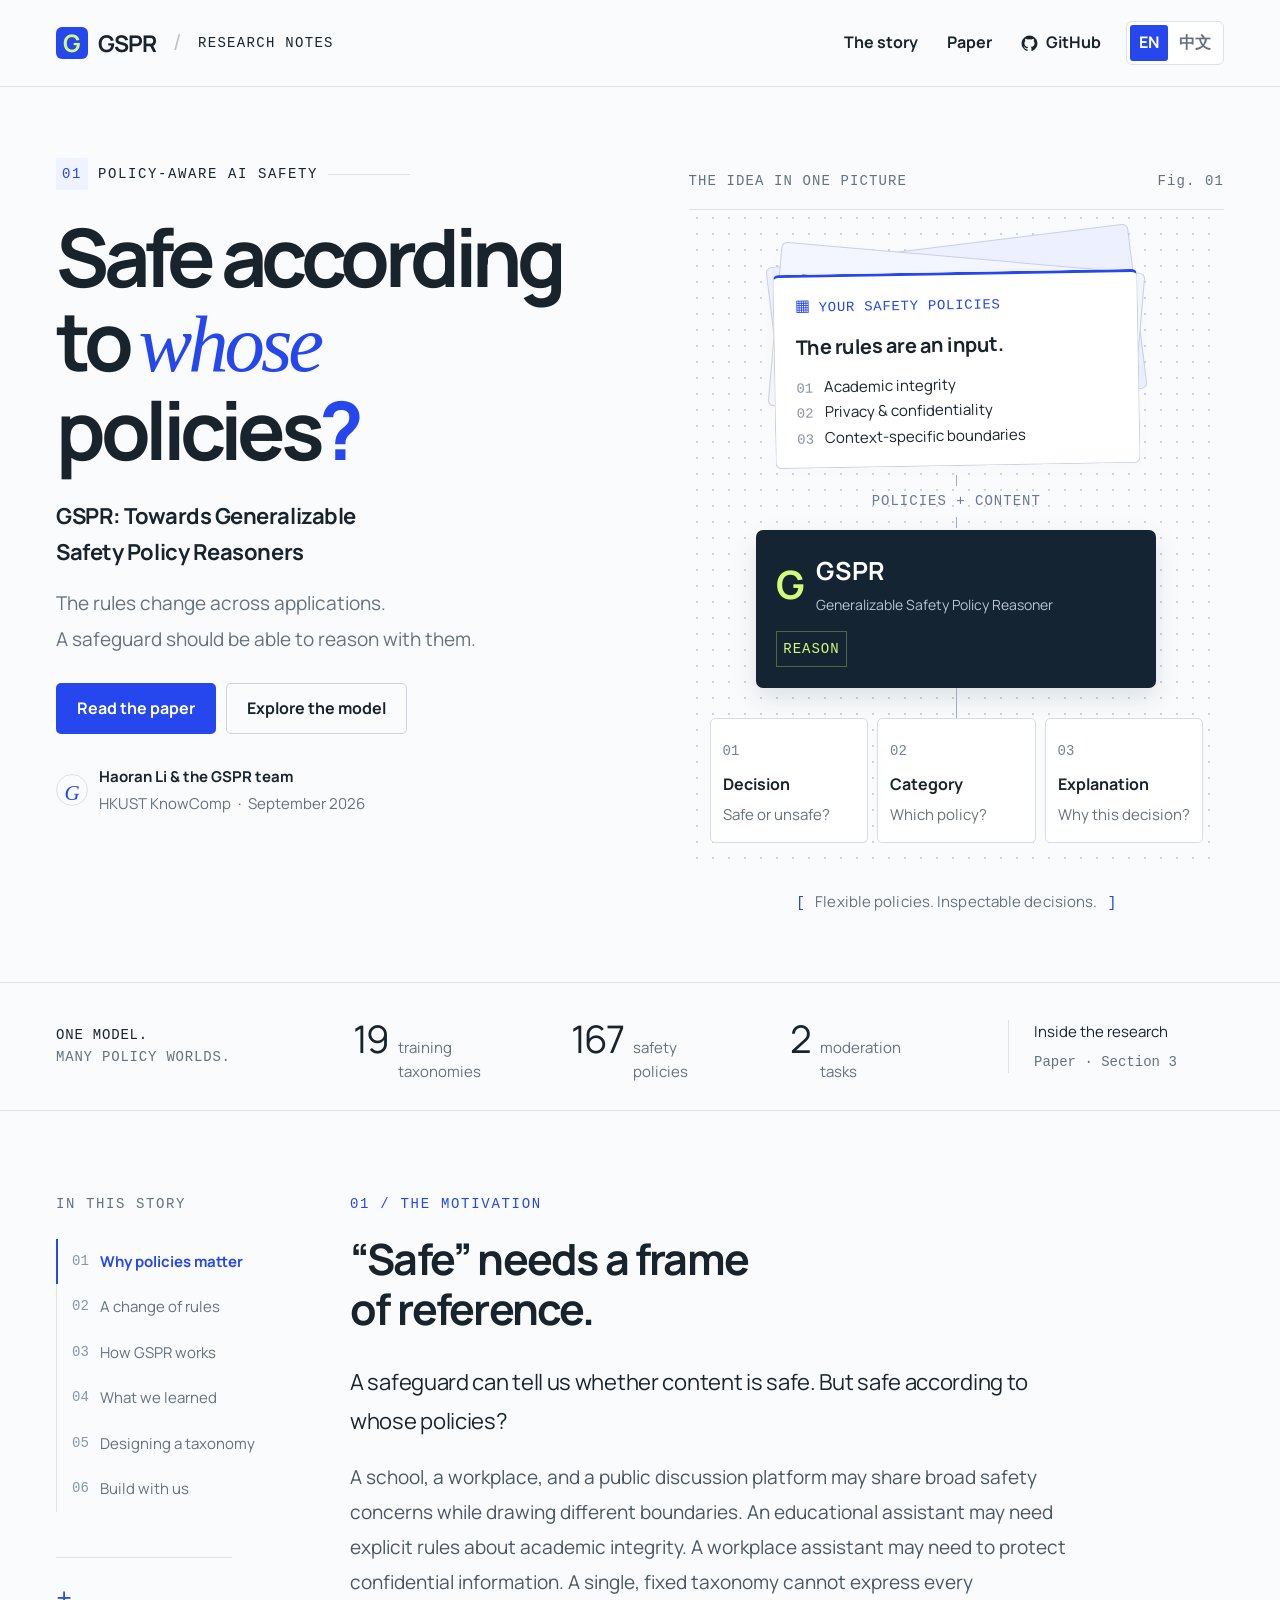
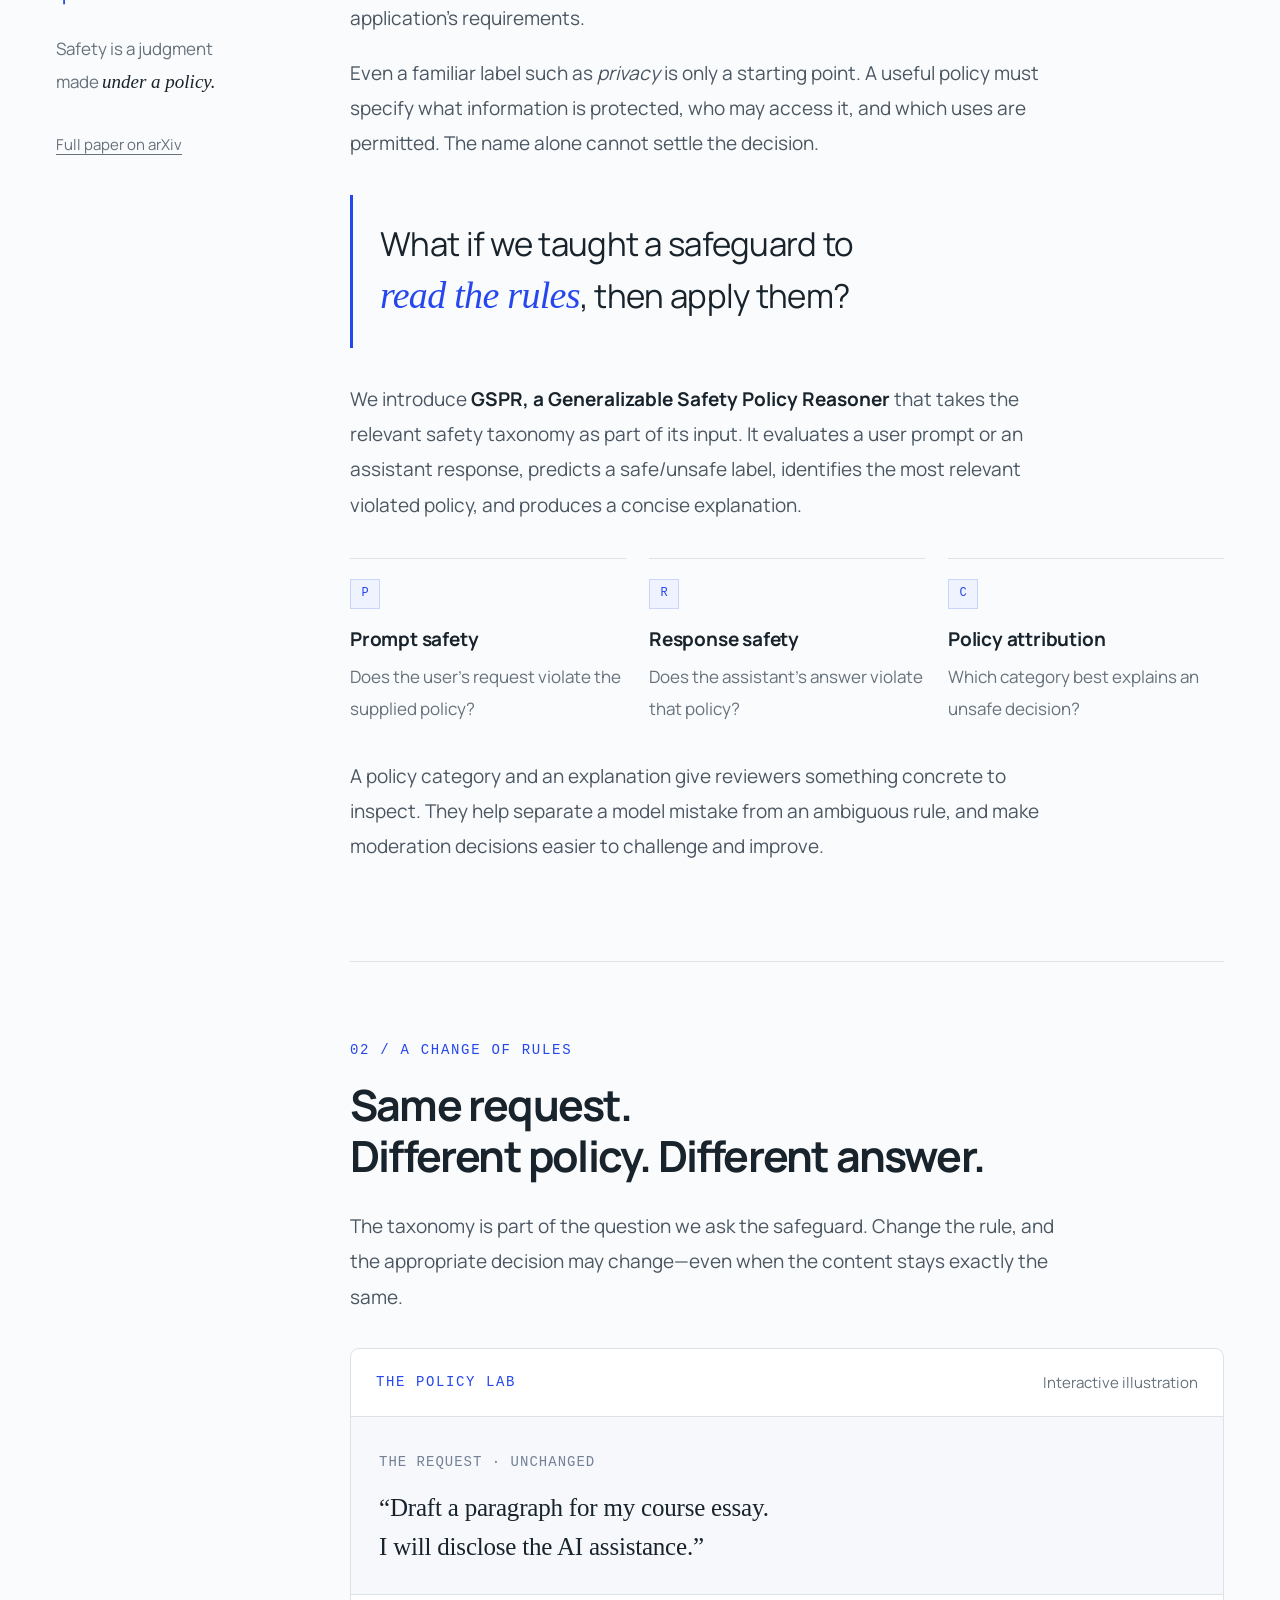
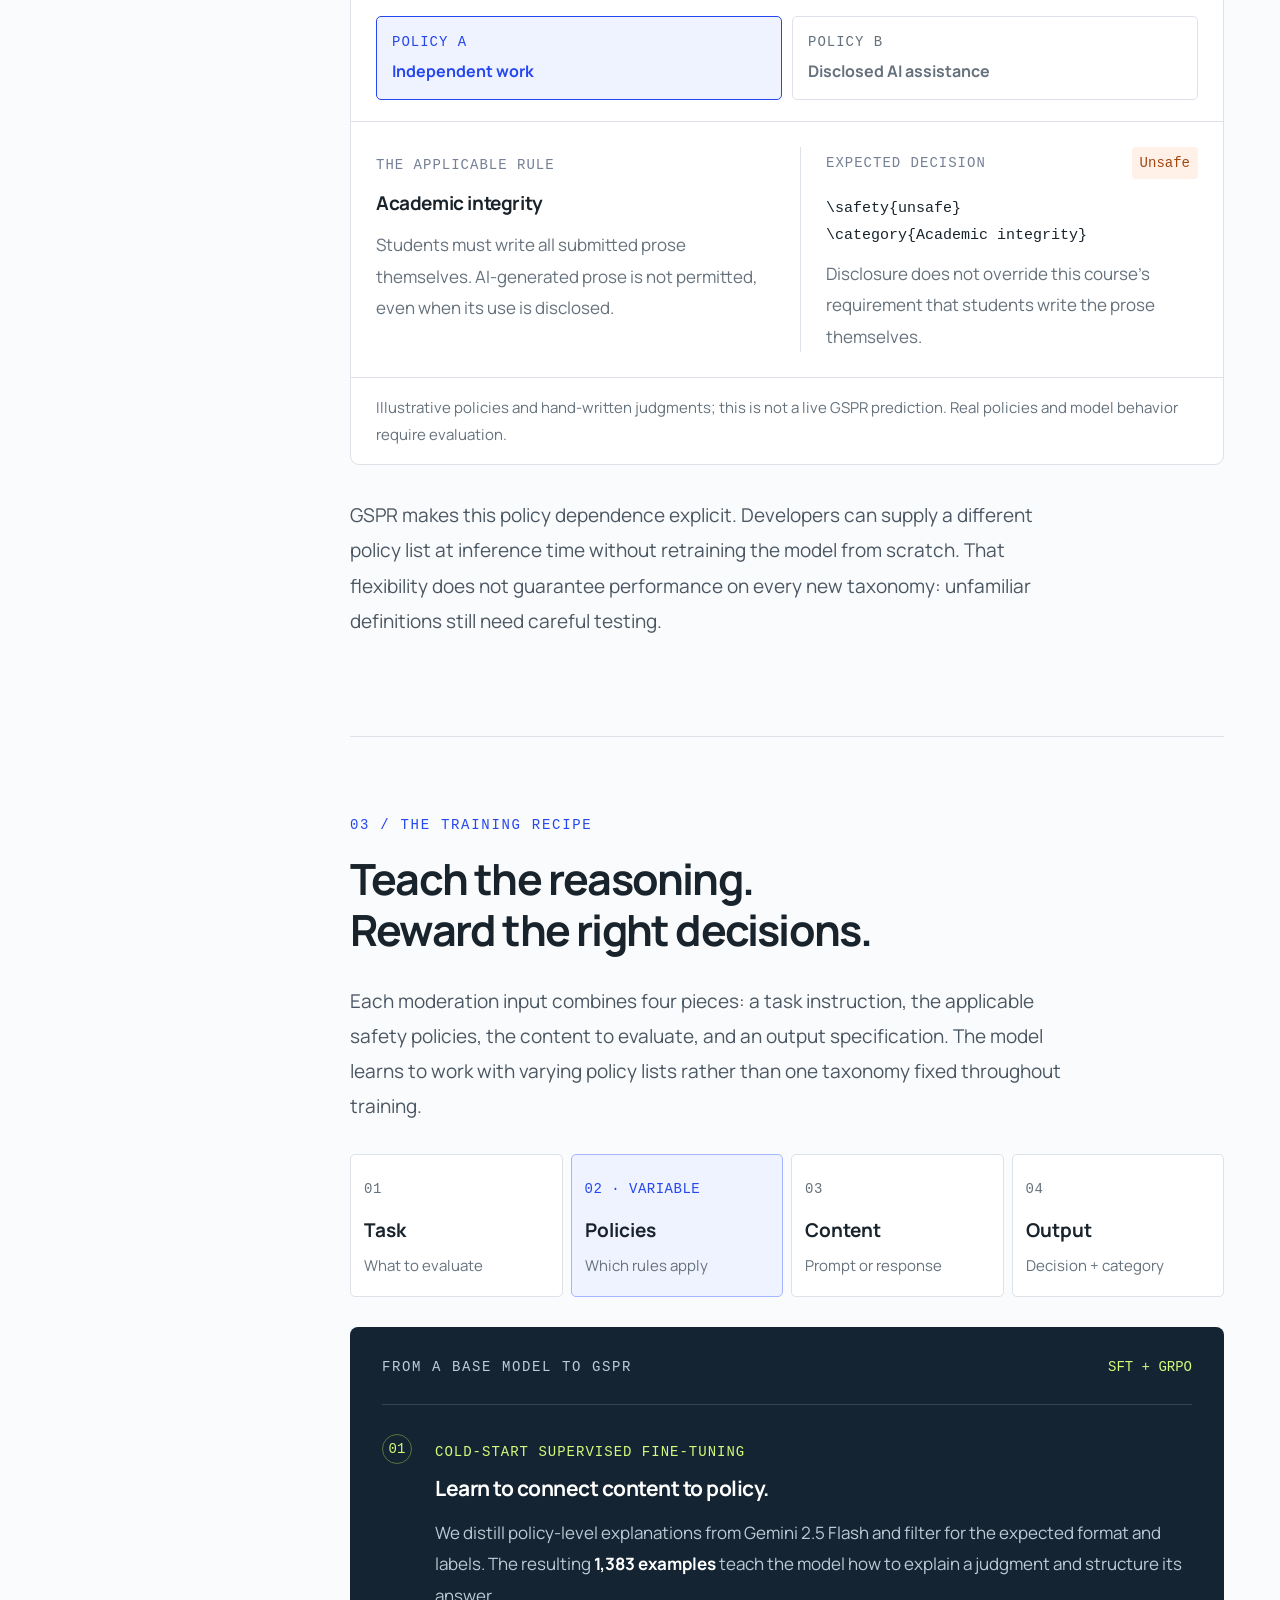
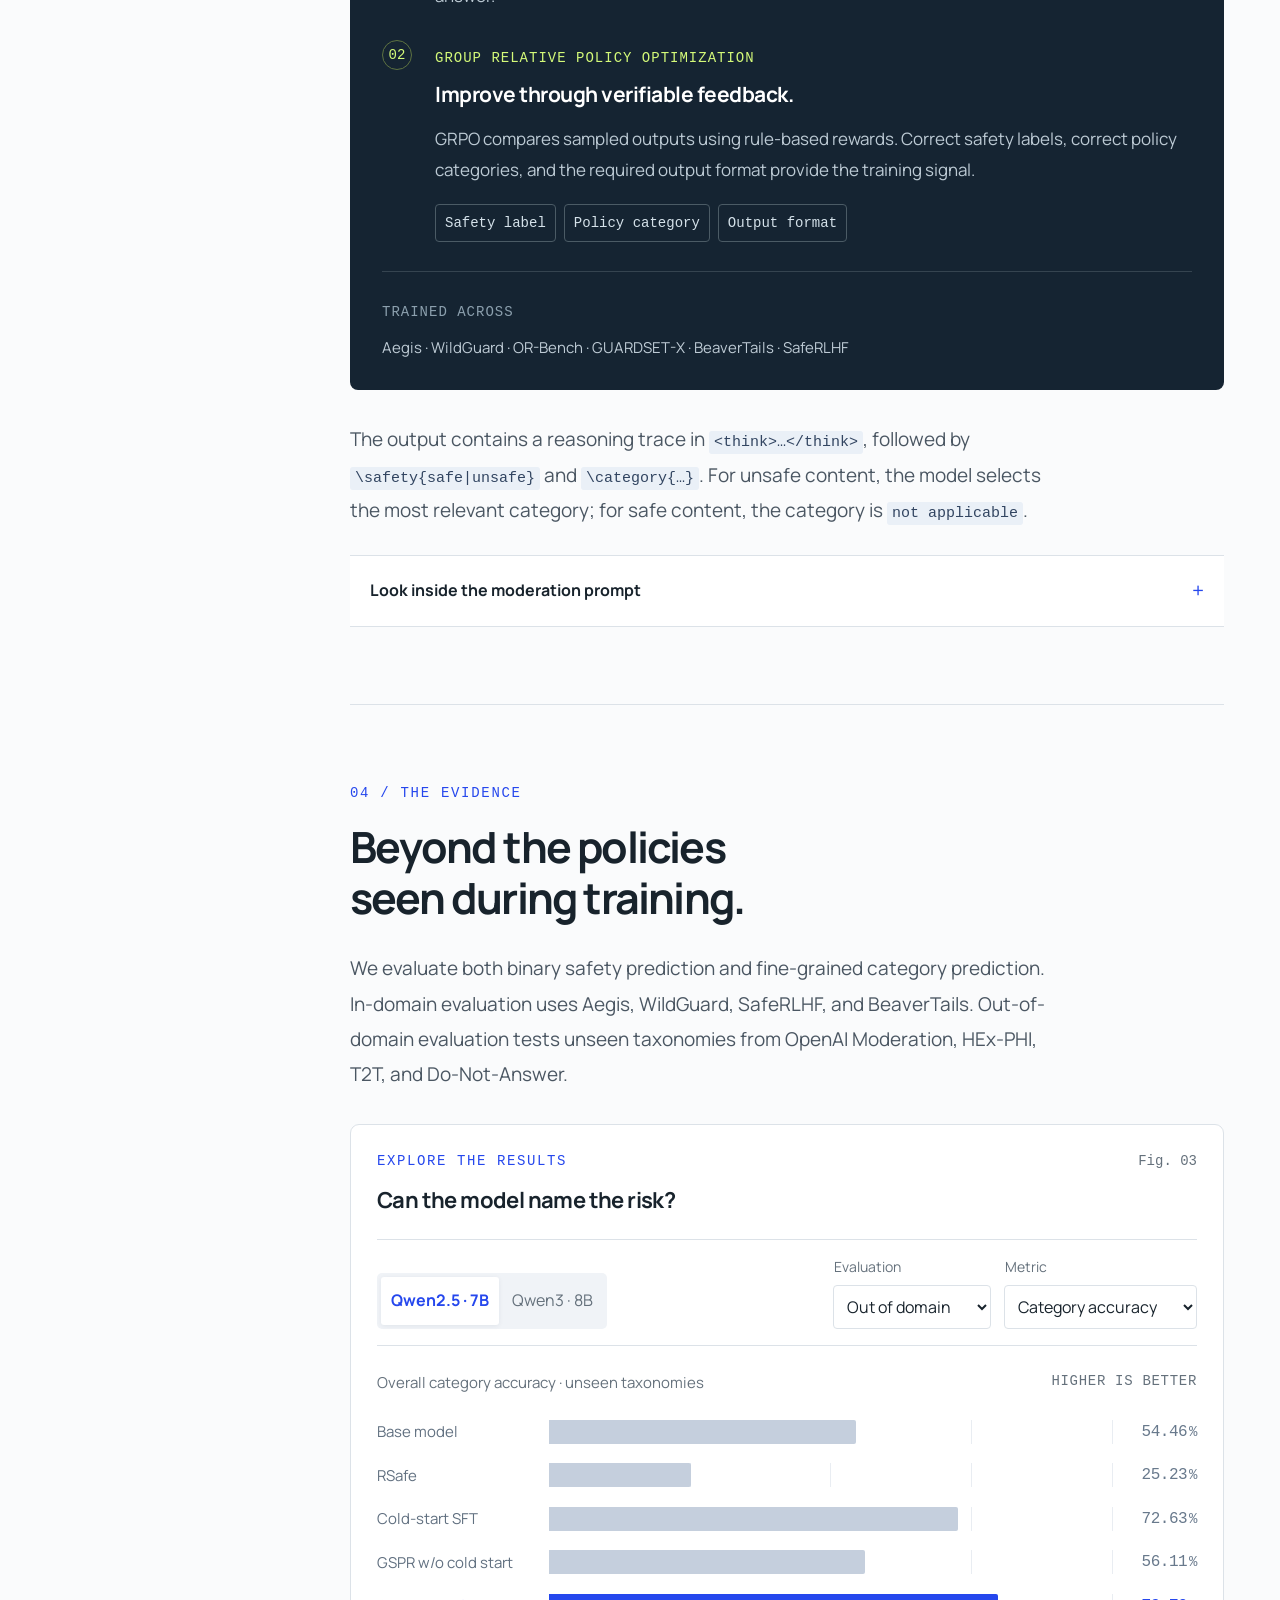
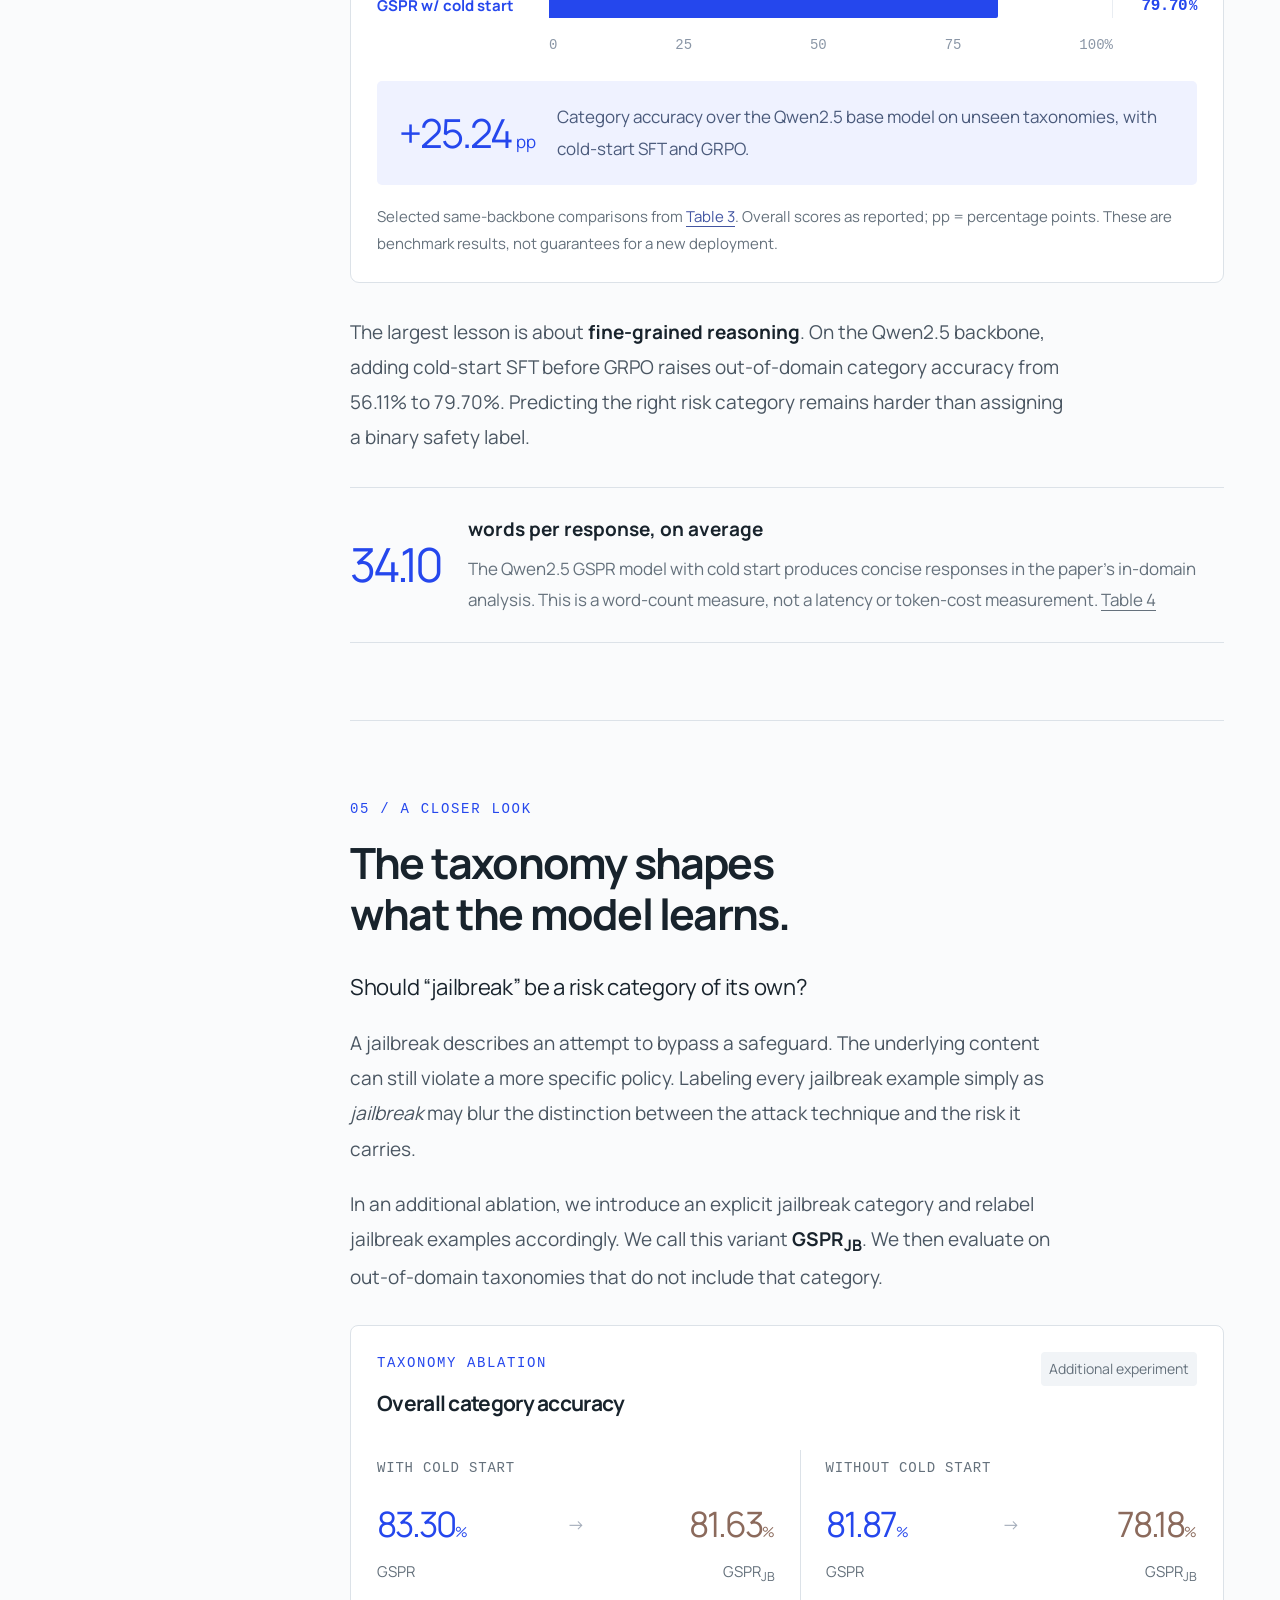
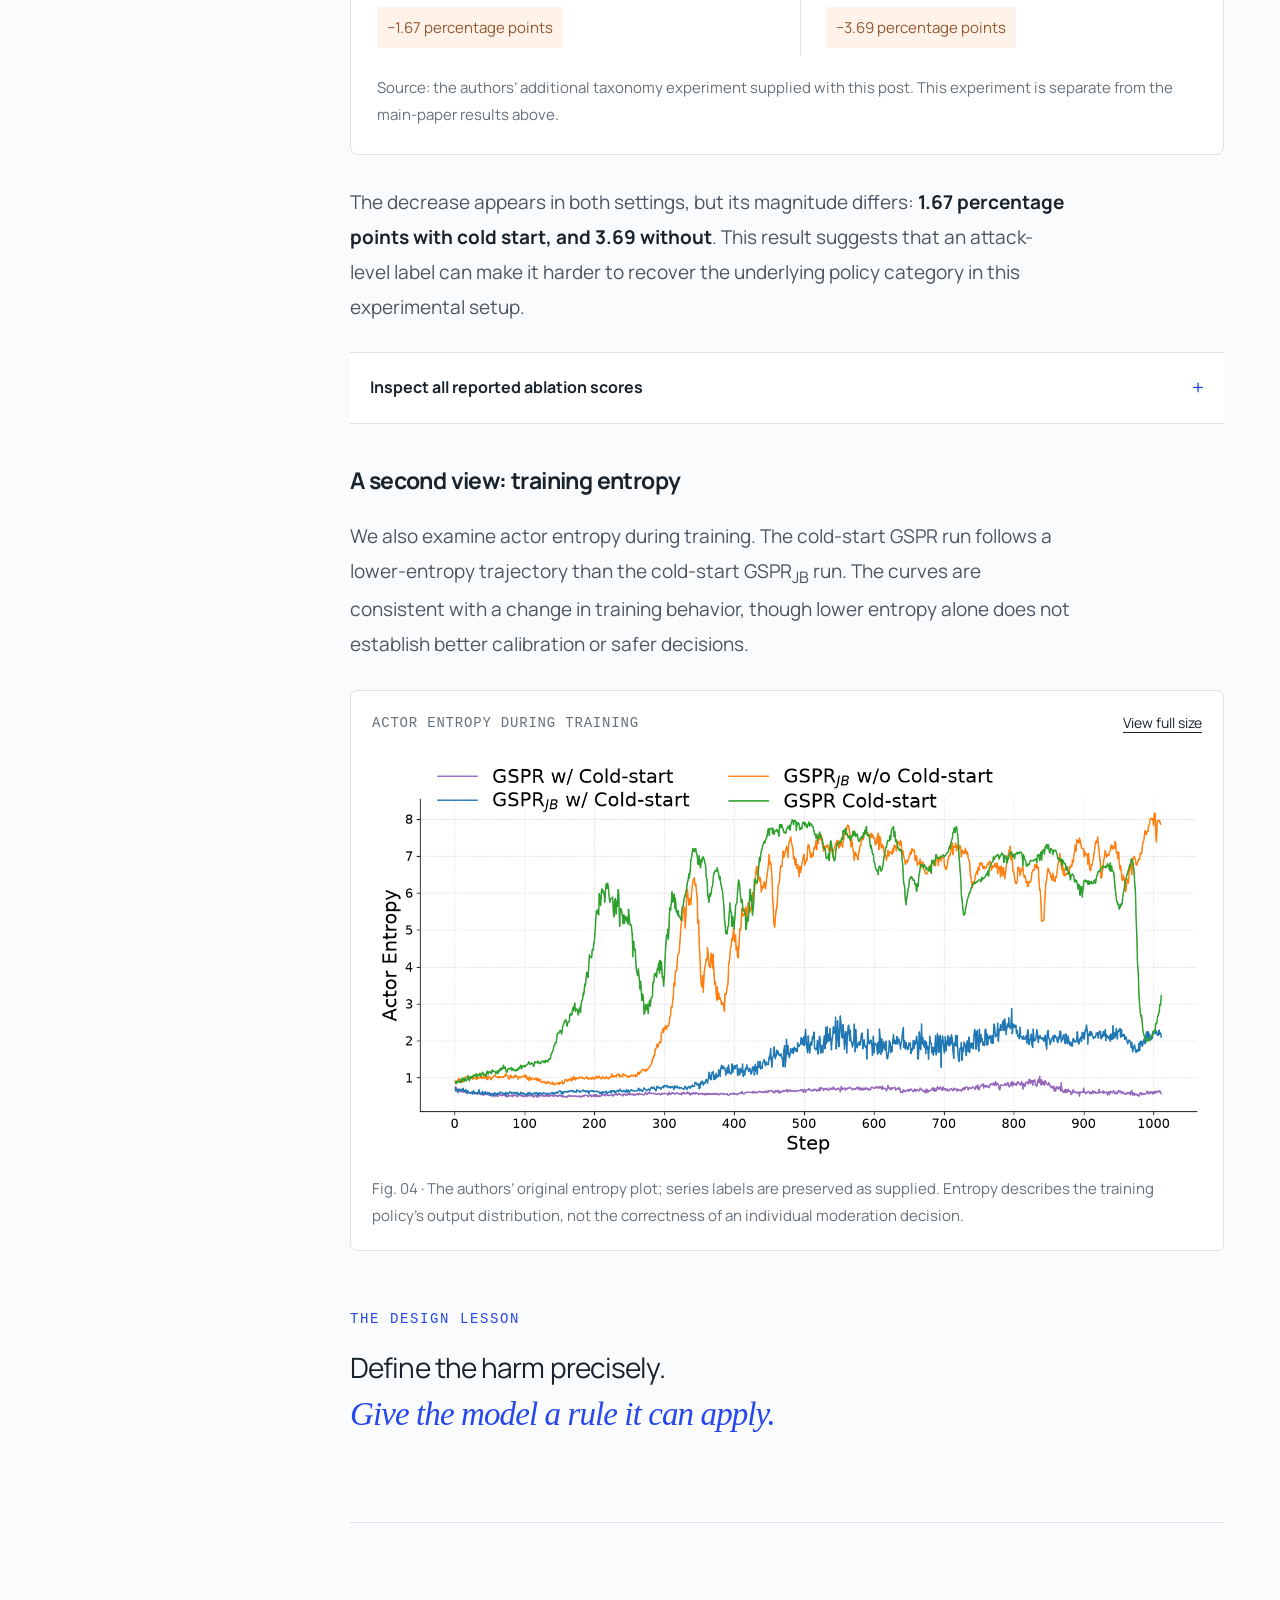
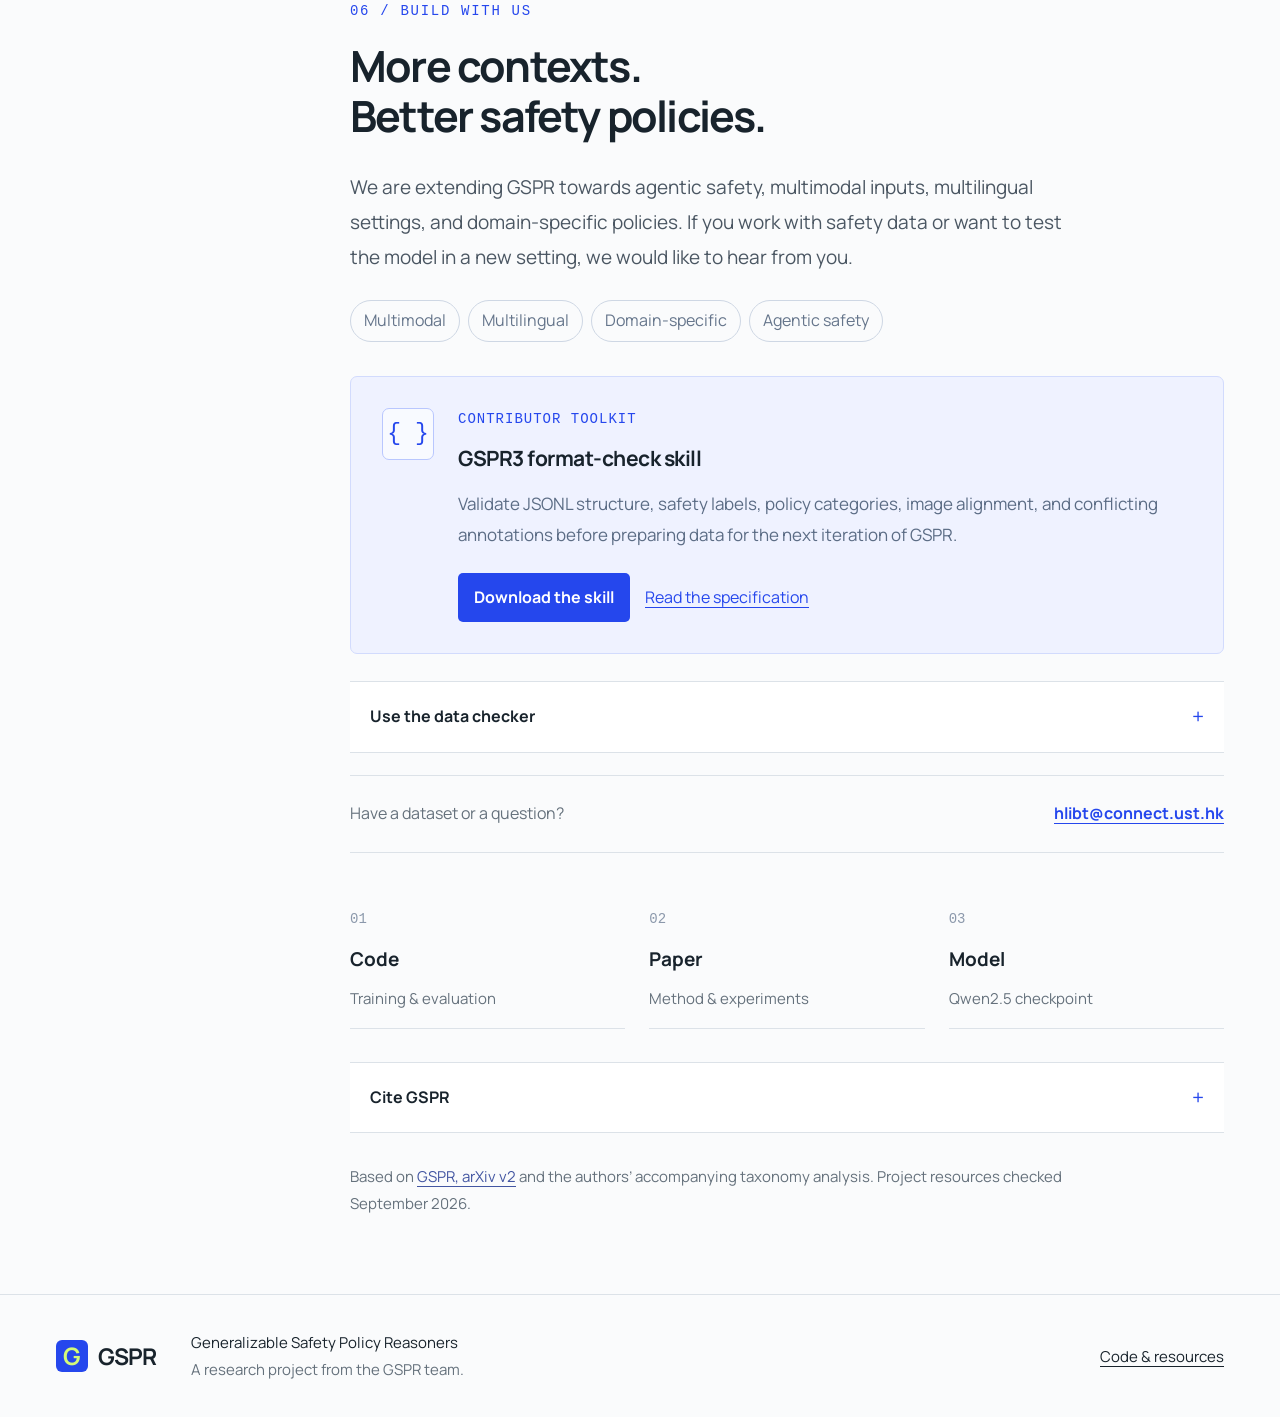
==== docs/index.html @ a3550d09 "Add blog writing." ====
<!doctype html>
<html lang="en">
<head>
  <meta charset="utf-8">
  <meta name="viewport" content="width=device-width, initial-scale=1">
  <meta name="theme-color" content="#2547ed">
  <title>GSPR — Safe according to whose policies?</title>
  <meta name="description" content="Meet GSPR, a Generalizable Safety Policy Reasoner. A research story about flexible safety policies, explainable moderation, and learning to generalize.">
  <meta property="og:type" content="article">
  <meta property="og:title" content="GSPR — Safe according to whose policies?">
  <meta property="og:description" content="Towards generalizable safety policy reasoners. Explore the idea, the training recipe, and the experiments.">
  <link rel="icon" type="image/svg+xml" href="data:image/svg+xml,%3Csvg xmlns='http://www.w3.org/2000/svg' viewBox='0 0 64 64'%3E%3Crect width='64' height='64' rx='14' fill='%232547ed'/%3E%3Cpath d='M44 19H24L17 26v19h27V32H31' fill='none' stroke='%23d4fa79' stroke-width='7'/%3E%3C/svg%3E">
  <link rel="alternate" hreflang="en" href="index.html">
  <link rel="alternate" hreflang="zh-CN" href="zh.html">
  <link rel="stylesheet" href="styles.css">
  <script src="app.js" defer></script>
</head>
<body>
  <a class="skip-link" href="#story">Skip to the article</a>
  <div class="reading-progress" aria-hidden="true"><span id="reading-progress"></span></div>
  <header class="site-header">
    <div class="header-inner">
      <a class="brand" href="#top" aria-label="GSPR home"><span class="brand-mark" aria-hidden="true">G</span>GSPR<span class="brand-separator">/</span><span class="brand-detail">RESEARCH NOTES</span></a>
      <div class="header-actions"><nav aria-label="Main navigation"><a href="#story">The story</a><a href="https://arxiv.org/abs/2509.24418" target="_blank" rel="noopener noreferrer">Paper</a><a class="nav-github" href="https://github.com/HKUST-KnowComp/GSPR" target="_blank" rel="noopener noreferrer"><svg viewBox="0 0 24 24" aria-hidden="true"><path fill="currentColor" d="M12 .8a11.2 11.2 0 0 0-3.54 21.83c.56.1.76-.24.76-.54v-2.1c-3.13.68-3.79-1.33-3.79-1.33-.51-1.29-1.25-1.63-1.25-1.63-1.02-.7.08-.69.08-.69 1.13.08 1.72 1.16 1.72 1.16 1 1.71 2.62 1.22 3.27.93.1-.72.39-1.22.71-1.5-2.5-.28-5.12-1.25-5.12-5.56 0-1.23.44-2.24 1.15-3.03-.12-.28-.5-1.43.1-2.98 0 0 .94-.3 3.08 1.15a10.7 10.7 0 0 1 5.61 0c2.14-1.45 3.08-1.15 3.08-1.15.61 1.55.23 2.7.11 2.98.71.79 1.14 1.8 1.14 3.03 0 4.32-2.63 5.27-5.14 5.55.4.35.76 1.03.76 2.08v3.09c0 .3.2.65.77.54A11.2 11.2 0 0 0 12 .8Z"/></svg><span>GitHub</span></a></nav><div class="language-switch" role="group" aria-label="Language"><a class="language-option" href="index.html" lang="en" hreflang="en" aria-current="page" aria-label="Read in English">EN</a><a class="language-option" href="zh.html" lang="zh-CN" hreflang="zh-CN" aria-label="切换到中文">中文</a></div></div>
    </div>
  </header>
  <main id="top">
    <section class="hero page-width" aria-labelledby="hero-title">
      <div class="hero-copy">
        <div class="eyebrow"><span class="edition">01</span> POLICY-AWARE AI SAFETY <span class="edition-line"></span></div>
        <h1 id="hero-title">Safe according<br>to <em>whose</em><br>policies<span class="blue">?</span></h1>
        <p class="hero-subtitle">GSPR: Towards Generalizable<br>Safety Policy Reasoners</p>
        <p class="hero-description">The rules change across applications.<br>A safeguard should be able to reason with them.</p>
        <div class="hero-actions"><a class="button primary" href="https://arxiv.org/abs/2509.24418" target="_blank" rel="noopener noreferrer">Read the paper</a><a class="button secondary" href="https://huggingface.co/teapotlid/GSPR_Qwen2.5" target="_blank" rel="noopener noreferrer">Explore the model</a></div>
        <div class="hero-byline"><span class="byline-mark">G</span><span><strong>Haoran Li & the GSPR team</strong><br>HKUST KnowComp <span class="meta-dot">·</span> September 2026</span></div>
      </div>
      <div class="hero-visual">
        <div class="diagram-caption"><span>THE IDEA IN ONE PICTURE</span><span>Fig. 01</span></div>
        <div class="policy-diagram" role="img" aria-label="Different supplied safety policies feed into GSPR together with the content. GSPR produces a safety decision, a policy category, and an explanation.">
          <div class="policy-stack"><div class="policy-sheet sheet-back"><span>WORKPLACE POLICY</span><i></i><i></i></div><div class="policy-sheet sheet-mid"><span>PLATFORM POLICY</span><i></i><i></i></div><div class="policy-sheet sheet-front"><span class="sheet-top"><span class="mini-grid" aria-hidden="true">▦</span> YOUR SAFETY POLICIES</span><b>The rules are an input.</b><span class="policy-item"><span>01</span> Academic integrity</span><span class="policy-item"><span>02</span> Privacy & confidentiality</span><span class="policy-item"><span>03</span> Context-specific boundaries</span></div></div>
          <div class="connector connector-one"><span></span><small>POLICIES + CONTENT</small><span></span></div>
          <div class="reasoner"><div class="reasoner-icon" aria-hidden="true">G</div><div><b>GSPR</b><span>Generalizable Safety Policy Reasoner</span></div><span class="reasoner-tag">REASON</span></div>
          <div class="connector connector-two"><span></span></div>
          <div class="outputs"><div><span class="output-number">01</span><b>Decision</b><small>Safe or unsafe?</small></div><div><span class="output-number">02</span><b>Category</b><small>Which policy?</small></div><div><span class="output-number">03</span><b>Explanation</b><small>Why this decision?</small></div></div>
        </div>
        <div class="visual-footnote"><span class="bracket">[</span> Flexible policies. Inspectable decisions. <span class="bracket">]</span></div>
      </div>
    </section>
    <div class="fact-strip page-width" aria-label="GSPR at a glance"><div class="fact-heading">ONE MODEL.<br><span>MANY POLICY WORLDS.</span></div><div><strong>19</strong><span>training taxonomies</span></div><div><strong>167</strong><span>safety policies</span></div><div><strong>2</strong><span>moderation tasks</span></div><a href="https://arxiv.org/html/2509.24418v2#S3" target="_blank" rel="noopener noreferrer">Inside the research<span>Paper · Section 3</span></a></div>
    <div class="article-layout page-width" id="story">
      <aside class="contents"><div class="contents-inner"><p class="eyebrow">IN THIS STORY</p><nav aria-label="Table of contents"><a href="#why" class="active"><span>01</span> Why policies matter</a><a href="#policy-lab"><span>02</span> A change of rules</a><a href="#method"><span>03</span> How GSPR works</a><a href="#results"><span>04</span> What we learned</a><a href="#taxonomy"><span>05</span> Designing a taxonomy</a><a href="#join"><span>06</span> Build with us</a></nav><div class="sidebar-note"><span class="small-cross" aria-hidden="true">+</span><p>Safety is a judgment<br>made <em>under a policy.</em></p></div><a class="sidebar-paper" href="https://arxiv.org/abs/2509.24418" target="_blank" rel="noopener noreferrer">Full paper on arXiv</a></div></aside>
      <article>
        <details class="mobile-contents"><summary>In this story<span aria-hidden="true">+</span></summary><nav aria-label="Mobile table of contents"><a href="#why">01 · Why policies matter</a><a href="#policy-lab">02 · A change of rules</a><a href="#method">03 · How GSPR works</a><a href="#results">04 · What we learned</a><a href="#taxonomy">05 · Designing a taxonomy</a><a href="#join">06 · Build with us</a></nav></details>
        <section id="why" class="article-section">
          <p class="section-kicker">01 / THE MOTIVATION</p>
          <h2>“Safe” needs a frame<br>of reference.</h2>
          <p class="lead">A safeguard can tell us whether content is safe. But safe according to whose policies?</p>
          <p>A school, a workplace, and a public discussion platform may share broad safety concerns while drawing different boundaries. An educational assistant may need explicit rules about academic integrity. A workplace assistant may need to protect confidential information. A single, fixed taxonomy cannot express every application’s requirements.</p>
          <p>Even a familiar label such as <em>privacy</em> is only a starting point. A useful policy must specify what information is protected, who may access it, and which uses are permitted. The name alone cannot settle the decision.</p>
          <blockquote>What if we taught a safeguard to<br><em>read the rules</em>, then apply them?</blockquote>
          <p>We introduce <strong>GSPR, a Generalizable Safety Policy Reasoner</strong> that takes the relevant safety taxonomy as part of its input. It evaluates a user prompt or an assistant response, predicts a safe/unsafe label, identifies the most relevant violated policy, and produces a concise explanation.</p>
          <div class="task-grid"><div><span class="task-icon">P</span><h3>Prompt safety</h3><p>Does the user’s request violate the supplied policy?</p></div><div><span class="task-icon">R</span><h3>Response safety</h3><p>Does the assistant’s answer violate that policy?</p></div><div><span class="task-icon">C</span><h3>Policy attribution</h3><p>Which category best explains an unsafe decision?</p></div></div>
          <p>A policy category and an explanation give reviewers something concrete to inspect. They help separate a model mistake from an ambiguous rule, and make moderation decisions easier to challenge and improve.</p>
        </section>
        <section id="policy-lab" class="article-section">
          <p class="section-kicker">02 / A CHANGE OF RULES</p>
          <h2>Same request.<br>Different policy. Different answer.</h2>
          <p>The taxonomy is part of the question we ask the safeguard. Change the rule, and the appropriate decision may change—even when the content stays exactly the same.</p>
          <div class="policy-lab">
            <div class="lab-topline"><span class="eyebrow">THE POLICY LAB</span><span class="lab-label">Interactive illustration</span></div>
            <div class="lab-prompt"><span class="code-label">THE REQUEST · UNCHANGED</span><p>“Draft a paragraph for my course essay. <br>I will disclose the AI assistance.”</p></div>
            <div class="policy-choices" role="group" aria-label="Select an illustrative course policy"><button class="policy-choice selected" data-policy="independent" aria-pressed="true"><span>POLICY A</span>Independent work</button><button class="policy-choice" data-policy="disclosed" aria-pressed="false"><span>POLICY B</span>Disclosed AI assistance</button></div>
            <div class="lab-grid"><div class="lab-policy"><span class="code-label">THE APPLICABLE RULE</span><h3>Academic integrity</h3><p id="policy-description">Students must write all submitted prose themselves. AI-generated prose is not permitted, even when its use is disclosed.</p></div><div class="lab-output" aria-live="polite" aria-atomic="true"><div class="output-heading"><span class="code-label">EXPECTED DECISION</span><span id="decision-badge" class="decision-badge unsafe">Unsafe</span></div><code id="decision-code">\safety{unsafe}<br>\category{Academic integrity}</code><p id="policy-explanation">Disclosure does not override this course’s requirement that students write the prose themselves.</p></div></div>
            <p class="lab-disclaimer">Illustrative policies and hand-written judgments; this is not a live GSPR prediction. Real policies and model behavior require evaluation.</p>
          </div>
          <p>GSPR makes this policy dependence explicit. Developers can supply a different policy list at inference time without retraining the model from scratch. That flexibility does not guarantee performance on every new taxonomy: unfamiliar definitions still need careful testing.</p>
        </section>

        <section id="method" class="article-section">
          <p class="section-kicker">03 / THE TRAINING RECIPE</p>
          <h2>Teach the reasoning.<br>Reward the right decisions.</h2>
          <p>Each moderation input combines four pieces: a task instruction, the applicable safety policies, the content to evaluate, and an output specification. The model learns to work with varying policy lists rather than one taxonomy fixed throughout training.</p>
          <div class="prompt-anatomy" aria-label="The four components of a GSPR input"><div><span>01</span><b>Task</b><small>What to evaluate</small></div><div class="variable"><span>02 · VARIABLE</span><b>Policies</b><small>Which rules apply</small></div><div><span>03</span><b>Content</b><small>Prompt or response</small></div><div><span>04</span><b>Output</b><small>Decision + category</small></div></div>
          <div class="training-panel">
            <div class="training-heading"><span class="eyebrow">FROM A BASE MODEL TO GSPR</span><span class="training-mini">SFT + GRPO</span></div>
            <div class="training-step"><span class="step-number">01</span><div><span class="training-stage">COLD-START SUPERVISED FINE-TUNING</span><h3>Learn to connect content to policy.</h3><p>We distill policy-level explanations from Gemini 2.5 Flash and filter for the expected format and labels. The resulting <strong>1,383 examples</strong> teach the model how to explain a judgment and structure its answer.</p></div></div>
            <div class="training-step"><span class="step-number">02</span><div><span class="training-stage">GROUP RELATIVE POLICY OPTIMIZATION</span><h3>Improve through verifiable feedback.</h3><p>GRPO compares sampled outputs using rule-based rewards. Correct safety labels, correct policy categories, and the required output format provide the training signal.</p><div class="reward-tags"><span>Safety label</span><span>Policy category</span><span>Output format</span></div></div></div>
            <div class="training-bottom"><span>TRAINED ACROSS</span><p>Aegis · WildGuard · OR-Bench · GUARDSET-X · BeaverTails · SafeRLHF</p></div>
          </div>
          <p>The output contains a reasoning trace in <code>&lt;think&gt;…&lt;/think&gt;</code>, followed by <code>\safety{safe|unsafe}</code> and <code>\category{…}</code>. For unsafe content, the model selects the most relevant category; for safe content, the category is <code>not applicable</code>.</p>
          <details class="figure-details"><summary>Look inside the moderation prompt<span class="details-icon" aria-hidden="true">+</span></summary><figure><a href="assets/image1.png" target="_blank" rel="noopener noreferrer" aria-label="Open the original prompt template figure at full size"><img src="assets/image1.png" width="1118" height="596" loading="lazy" alt="GSPR input prompt template annotated with its four parts: task instructions, flexible safety policies, user input, and output requirements."></a><figcaption>Fig. 02 · The prompt structure supplied with this post. <a href="https://arxiv.org/html/2509.24418v2#A4.T11" target="_blank" rel="noopener noreferrer">See the full prompt templates in the paper.</a></figcaption></figure></details>
        </section>

        <section id="results" class="article-section">
          <p class="section-kicker">04 / THE EVIDENCE</p>
          <h2>Beyond the policies<br>seen during training.</h2>
          <p>We evaluate both binary safety prediction and fine-grained category prediction. In-domain evaluation uses Aegis, WildGuard, SafeRLHF, and BeaverTails. Out-of-domain evaluation tests unseen taxonomies from OpenAI Moderation, HEx-PHI, T2T, and Do-Not-Answer.</p>
          <div class="results-panel">
            <div class="results-heading"><div><span class="eyebrow">EXPLORE THE RESULTS</span><h3 id="results-question">Can the model name the risk?</h3></div><span class="figure-index">Fig. 03</span></div>
            <div class="chart-controls"><div class="model-switch" role="group" aria-label="Base model"><button data-model="qwen25" class="selected" aria-pressed="true">Qwen2.5 · 7B</button><button data-model="qwen3" aria-pressed="false">Qwen3 · 8B</button></div><label><span>Evaluation</span><select id="evaluation-select"><option value="ood">Out of domain</option><option value="id">In domain</option></select></label><label><span>Metric</span><select id="metric-select"><option value="category">Category accuracy</option><option value="safety">Safety accuracy</option></select></label></div>
            <div class="chart-context"><span id="chart-description">Overall category accuracy · unseen taxonomies</span><span>HIGHER IS BETTER</span></div>
            <div id="result-chart" class="bar-chart" aria-label="Overall category accuracy on unseen taxonomies">
              <div class="bar-row"><span class="bar-label">Base model</span><div class="bar-track"><span style="width:54.46%"></span></div><b>54.46<span>%</span></b></div>
              <div class="bar-row"><span class="bar-label">RSafe</span><div class="bar-track"><span style="width:25.23%"></span></div><b>25.23<span>%</span></b></div>
              <div class="bar-row"><span class="bar-label">Cold-start SFT</span><div class="bar-track"><span style="width:72.63%"></span></div><b>72.63<span>%</span></b></div>
              <div class="bar-row"><span class="bar-label">GSPR w/o cold start</span><div class="bar-track"><span style="width:56.11%"></span></div><b>56.11<span>%</span></b></div>
              <div class="bar-row featured"><span class="bar-label">GSPR w/ cold start</span><div class="bar-track"><span style="width:79.7%"></span></div><b>79.70<span>%</span></b></div>
            </div>
            <div class="chart-axis" aria-hidden="true"><span>0</span><span>25</span><span>50</span><span>75</span><span>100%</span></div>
            <div class="result-insight" aria-live="polite" aria-atomic="true"><strong id="chart-gain">+25.24<span>pp</span></strong><p id="chart-insight">Category accuracy over the Qwen2.5 base model on unseen taxonomies, with cold-start SFT and GRPO.</p></div>
            <p class="chart-source" id="chart-source">Selected same-backbone comparisons from <a href="https://arxiv.org/html/2509.24418v2#S4.T3" target="_blank" rel="noopener noreferrer">Table 3</a>. Overall scores as reported; pp = percentage points. These are benchmark results, not guarantees for a new deployment.</p>
          </div>
          <p>The largest lesson is about <strong>fine-grained reasoning</strong>. On the Qwen2.5 backbone, adding cold-start SFT before GRPO raises out-of-domain category accuracy from 56.11% to 79.70%. Predicting the right risk category remains harder than assigning a binary safety label.</p>
          <div class="evidence-note"><span class="evidence-number">34.10</span><div><strong>words per response, on average</strong><p>The Qwen2.5 GSPR model with cold start produces concise responses in the paper’s in-domain analysis. This is a word-count measure, not a latency or token-cost measurement. <a href="https://arxiv.org/html/2509.24418v2#S4.T4" target="_blank" rel="noopener noreferrer">Table 4</a></p></div></div>
        </section>

        <section id="taxonomy" class="article-section">
          <p class="section-kicker">05 / A CLOSER LOOK</p>
          <h2>The taxonomy shapes<br>what the model learns.</h2>
          <p class="lead">Should “jailbreak” be a risk category of its own?</p>
          <p>A jailbreak describes an attempt to bypass a safeguard. The underlying content can still violate a more specific policy. Labeling every jailbreak example simply as <em>jailbreak</em> may blur the distinction between the attack technique and the risk it carries.</p>
          <p>In an additional ablation, we introduce an explicit jailbreak category and relabel jailbreak examples accordingly. We call this variant <strong>GSPR<sub>JB</sub></strong>. We then evaluate on out-of-domain taxonomies that do not include that category.</p>
          <div class="ablation-panel"><div class="ablation-head"><div><span class="eyebrow">TAXONOMY ABLATION</span><h3>Overall category accuracy</h3></div><span class="experiment-tag">Additional experiment</span></div><div class="ablation-comparison"><div><span class="comparison-label">WITH COLD START</span><div class="comparison-values"><b>83.30<small>%</small></b><span class="comparison-symbol">→</span><b class="variant">81.63<small>%</small></b></div><div class="comparison-models"><span>GSPR</span><span>GSPR<sub>JB</sub></span></div><span class="drop-label">−1.67 percentage points</span></div><div><span class="comparison-label">WITHOUT COLD START</span><div class="comparison-values"><b>81.87<small>%</small></b><span class="comparison-symbol">→</span><b class="variant">78.18<small>%</small></b></div><div class="comparison-models"><span>GSPR</span><span>GSPR<sub>JB</sub></span></div><span class="drop-label">−3.69 percentage points</span></div></div><p class="chart-source">Source: the authors’ additional taxonomy experiment supplied with this post. This experiment is separate from the main-paper results above.</p></div>
          <p>The decrease appears in both settings, but its magnitude differs: <strong>1.67 percentage points with cold start, and 3.69 without</strong>. This result suggests that an attack-level label can make it harder to recover the underlying policy category in this experimental setup.</p>
          <details class="figure-details"><summary>Inspect all reported ablation scores<span class="details-icon" aria-hidden="true">+</span></summary><div class="table-scroll" tabindex="0" role="region" aria-label="Taxonomy ablation scores, scroll horizontally to see all metrics"><table class="ablation-table"><caption>Out-of-domain ablation · S-Acc / S-F1 / C-Acc (%)</caption><thead><tr><th scope="col">Model</th><th scope="col">OpenAI Moderation</th><th scope="col">HEx-PHI</th><th scope="col">T2T</th><th scope="col">Do-Not-Answer</th><th scope="col">Overall</th></tr></thead><tbody><tr><th scope="row">GSPR w/o cold start</th><td>85.00 / 76.91 / 83.50</td><td>97.59 / 98.78 / 63.45</td><td>99.29 / 99.41 / 90.85</td><td>91.68 / 37.10 / 89.67</td><td>93.39 / 78.05 / <b>81.87</b></td></tr><tr><th scope="row">GSPR w/ cold start</th><td>84.76 / 76.43 / 83.00</td><td>98.62 / 99.31 / 67.59</td><td>99.34 / 99.45 / 92.22</td><td>92.01 / 36.97 / 90.42</td><td>93.68 / 78.04 / <b>83.30</b></td></tr><tr><th scope="row">GSPR<sub>JB</sub> w/o cold start</th><td>80.53 / 72.57 / 82.62</td><td>95.86 / 97.89 / 55.17</td><td>99.24 / 99.36 / 84.74</td><td>91.48 / 38.46 / 90.20</td><td>91.78 / 77.07 / <b>78.18</b></td></tr><tr><th scope="row">GSPR<sub>JB</sub> w/ cold start</th><td>85.53 / 77.27 / 83.00</td><td>97.93 / 98.95 / 62.76</td><td>99.24 / 99.36 / 90.35</td><td>91.91 / 36.67 / 90.42</td><td>93.65 / 78.06 / <b>81.63</b></td></tr></tbody></table></div><p class="detail-source"><a href="assets/image2.png" target="_blank" rel="noopener noreferrer">View the original table image</a>. Scores are transcribed from the authors’ figure; overall values are retained as reported.</p></details>
          <h3 class="prose-heading">A second view: training entropy</h3>
          <p>We also examine actor entropy during training. The cold-start GSPR run follows a lower-entropy trajectory than the cold-start GSPR<sub>JB</sub> run. The curves are consistent with a change in training behavior, though lower entropy alone does not establish better calibration or safer decisions.</p>
          <figure class="entropy-figure"><div class="figure-topline"><span class="eyebrow">ACTOR ENTROPY DURING TRAINING</span><a href="assets/image3.png" target="_blank" rel="noopener noreferrer">View full size</a></div><a href="assets/image3.png" target="_blank" rel="noopener noreferrer" aria-label="Open the original training entropy chart at full size"><img src="assets/image3.png" width="1419" height="695" loading="lazy" alt="Original training plot over roughly 1,000 steps. The purple GSPR with cold-start curve stays below the blue jailbreak-category with cold-start curve; orange and green curves rise much higher. Original series labels are preserved."></a><figcaption>Fig. 04 · The authors’ original entropy plot; series labels are preserved as supplied. Entropy describes the training policy’s output distribution, not the correctness of an individual moderation decision.</figcaption></figure>
          <div class="takeaway"><span class="eyebrow">THE DESIGN LESSON</span><p>Define the harm precisely.<br><em>Give the model a rule it can apply.</em></p></div>
        </section>

        <section id="join" class="article-section join-section">
          <p class="section-kicker">06 / BUILD WITH US</p>
          <h2>More contexts.<br>Better safety policies.</h2>
          <p>We are extending GSPR towards agentic safety, multimodal inputs, multilingual settings, and domain-specific policies. If you work with safety data or want to test the model in a new setting, we would like to hear from you.</p>
          <div class="join-tags"><span>Multimodal</span><span>Multilingual</span><span>Domain-specific</span><span>Agentic safety</span></div>
          <div class="resource-card"><div class="resource-icon" aria-hidden="true">{ }</div><div><span class="eyebrow">CONTRIBUTOR TOOLKIT</span><h3>GSPR3 format-check skill</h3><p>Validate JSONL structure, safety labels, policy categories, image alignment, and conflicting annotations before preparing data for the next iteration of GSPR.</p><a href="assets/gspr3-format-check.zip" class="button primary" download>Download the skill</a><a href="assets/gspr3-format-check/SKILL.md" class="text-link" target="_blank" rel="noopener noreferrer">Read the specification</a></div></div>
          <details class="figure-details"><summary>Use the data checker<span class="details-icon" aria-hidden="true">+</span></summary><div class="checker-guide"><p>Unzip the toolkit, then run the bundled Python checker from the extracted folder’s parent directory:</p><div class="code-box"><button class="copy-button" data-copy="checker-command">Copy</button><pre id="checker-command">python3 gspr3-format-check/scripts/check_gspr3_jsonl.py \
  incoming.jsonl --mode auto --report incoming.report.json</pre></div><p>Review errors before training. Keep the input unchanged and save repairs separately. The checker validates the GSPR3 contribution format; it does not run moderation or reproduce the original GSPR experiments.</p></div></details>
          <div class="contact-line"><span>Have a dataset or a question?</span><a href="mailto:hlibt@connect.ust.hk">hlibt@connect.ust.hk</a></div>
          <div class="resource-links"><a href="https://github.com/HKUST-KnowComp/GSPR" target="_blank" rel="noopener noreferrer"><span>01</span><strong>Code</strong><small>Training & evaluation</small></a><a href="https://arxiv.org/abs/2509.24418" target="_blank" rel="noopener noreferrer"><span>02</span><strong>Paper</strong><small>Method & experiments</small></a><a href="https://huggingface.co/teapotlid/GSPR_Qwen2.5" target="_blank" rel="noopener noreferrer"><span>03</span><strong>Model</strong><small>Qwen2.5 checkpoint</small></a></div>
          <details class="figure-details citation-details"><summary>Cite GSPR<span class="details-icon" aria-hidden="true">+</span></summary><div class="code-box"><button class="copy-button" data-copy="citation">Copy BibTeX</button><pre id="citation">@misc{li2025gspr,
  title = {GSPR: Aligning LLM Safeguards as Generalizable Safety Policy Reasoners},
  author = {Haoran Li and Jingru Zeng and Yulin Chen and Huihao Jing and Wenbin Hu and Hao Peng and Haochen Shi and Xi Yang and Ziqian Zeng and Sirui Han and Yangqiu Song},
  year = {2025},
  eprint = {2509.24418},
  archivePrefix = {arXiv},
  primaryClass = {cs.CR},
  url = {https://arxiv.org/abs/2509.24418}
}</pre></div></details>
          <p class="article-colophon">Based on <a href="https://arxiv.org/html/2509.24418v2" target="_blank" rel="noopener noreferrer">GSPR, arXiv v2</a> and the authors’ accompanying taxonomy analysis. Project resources checked September 2026.</p>
        </section>
      </article>
    </div>
  </main>
  <footer class="site-footer page-width"><a class="brand" href="#top"><span class="brand-mark" aria-hidden="true">G</span>GSPR</a><p>Generalizable Safety Policy Reasoners<br><span>A research project from the GSPR team.</span></p><a href="https://github.com/HKUST-KnowComp/GSPR" target="_blank" rel="noopener noreferrer">Code & resources</a></footer>
  <div class="toast" id="toast" role="status" aria-live="polite"></div>
</body>
</html>
---- docs/styles.css ----
@font-face{font-family:Manrope;src:url('assets/manrope-regular.ttf') format('truetype');font-weight:400;font-display:swap}
@font-face{font-family:Manrope;src:url('assets/manrope-bold.ttf') format('truetype');font-weight:600 800;font-display:swap}
:root{--paper:#fafbfc;--white:#fff;--ink:#18232c;--muted:#65717c;--line:#dce2e8;--blue:#2547ed;--blue-dark:#1633c5;--blue-light:#eff2ff;--lime:#d4fa79;--navy:#152432;--serif:Georgia,'Times New Roman',serif;--sans:Manrope,-apple-system,BlinkMacSystemFont,'Segoe UI',Arial,sans-serif;--mono:'SFMono-Regular',Consolas,'Liberation Mono',monospace}
*{box-sizing:border-box}html{scroll-behavior:smooth;scroll-padding-top:110px}body{margin:0;background:var(--paper);color:var(--ink);font-family:var(--sans);-webkit-font-smoothing:antialiased;font-size:1rem}a{color:inherit;text-underline-offset:4px}button,a{-webkit-tap-highlight-color:transparent}button,input,select{font:inherit}button{cursor:pointer}button:disabled{cursor:default}button:focus-visible,a:focus-visible,summary:focus-visible,select:focus-visible,[tabindex]:focus-visible{outline:3px solid var(--blue);outline-offset:5px}::selection{background:var(--lime);color:var(--ink)}.page-width{max-width:1320px;margin-inline:auto;padding-inline:56px}.blue{color:var(--blue)}.skip-link{position:fixed;top:-80px;left:20px;background:var(--ink);color:#fff;padding:16px;z-index:100}.skip-link:focus{top:15px}.reading-progress{position:fixed;top:0;left:0;width:100%;height:3px;z-index:60}.reading-progress span{display:block;width:0;height:100%;background:var(--blue)}.site-header{position:sticky;top:0;background:rgba(250,251,252,.94);backdrop-filter:blur(16px);z-index:50;border-bottom:1px solid var(--line)}.header-inner{max-width:1320px;margin:auto;padding:21px 56px;display:flex;align-items:center;justify-content:space-between;gap:20px}.brand{display:inline-flex;align-items:center;gap:10px;text-decoration:none;font-size:1.4375rem;font-weight:800;letter-spacing:-1px;white-space:nowrap}.brand-mark{display:grid;place-items:center;width:32px;height:32px;color:var(--lime);background:var(--blue);font-size:1.5rem;line-height:1;border-radius:6px;letter-spacing:-2px;padding-right:2px}.brand-separator{font-size:1.375rem;color:#bac1cb;font-weight:400;margin:0 7px}.brand-detail{font-family:var(--mono);font-size:0.6875rem;font-weight:400;letter-spacing:1.3px}.site-header nav{display:flex;align-items:center;gap:29px;font-size:0.8125rem;font-weight:600}.site-header nav a{text-decoration:none}.site-header nav a:hover{color:var(--blue)}.nav-github{display:flex;align-items:center;gap:8px}.nav-github svg{width:17px;height:17px}.hero{display:grid;grid-template-columns:1.06fr 1fr;gap:65px;padding-top:71px;padding-bottom:65px}.eyebrow{font:0.6875rem/1.5 var(--mono);letter-spacing:1.6px;display:flex;align-items:center;gap:10px}.edition{display:inline-grid;place-items:center;color:var(--blue);background:var(--blue-light);width:25px;height:25px;font-size:0.625rem}.edition-line{height:1px;background:var(--line);flex:1;max-width:82px}.hero h1{font-size:clamp(3.75rem,6.3vw,5.3125rem);font-weight:600;line-height:1.045;letter-spacing:-5.5px;margin:24px 0 27px}.hero h1 em{font-family:var(--serif);font-weight:400;color:var(--blue);letter-spacing:-4px}.hero-subtitle{font-size:1.25rem;font-weight:600;line-height:1.55;letter-spacing:-.45px;margin:0 0 16px}.hero-description{font-size:0.9375rem;line-height:1.75;color:var(--muted);margin:0 0 26px}.hero-actions{display:flex;flex-wrap:wrap;gap:10px}.button{display:inline-flex;align-items:center;justify-content:center;min-height:45px;padding:12px 20px;gap:8px;border:1px solid transparent;border-radius:5px;font-size:0.8125rem;font-weight:700;line-height:1.4;text-decoration:none;transition:background .2s,transform .2s}.button:hover{transform:translateY(-2px)}.primary{background:var(--blue);color:white}.primary:hover{background:var(--blue-dark)}.secondary{background:transparent;border-color:#ccd3dc;color:var(--ink)}.secondary:hover{background:#eef1f5}.hero-byline{display:flex;align-items:center;gap:11px;margin-top:29px;font-size:0.6875rem;line-height:1.9;color:var(--muted)}.hero-byline strong{font-weight:600;color:var(--ink)}.byline-mark{width:32px;height:32px;border:1px solid var(--line);border-radius:50%;display:grid;place-items:center;font-family:var(--serif);font-style:italic;font-size:1.3125rem;color:var(--blue)}.meta-dot{margin:0 4px}.hero-visual{align-self:center;padding-top:12px}.diagram-caption{display:flex;justify-content:space-between;font:0.625rem/1.5 var(--mono);letter-spacing:1.1px;color:var(--muted);padding-bottom:17px;border-bottom:1px solid var(--line)}.policy-diagram{padding:35px 21px 27px;position:relative;background-image:radial-gradient(#cbd2e0 .8px,transparent .8px);background-size:16px 16px}.policy-stack{position:relative;height:206px;max-width:365px;margin:auto}.policy-sheet{position:absolute;border:1px solid #c9d0e3;border-radius:6px;background:#fff;padding:17px 21px;width:100%;box-shadow:0 4px 18px #12233204}.sheet-back{top:0;transform:rotate(-7deg);background:#ecf0ff;height:166px;color:#7680a9}.sheet-mid{top:12px;transform:rotate(5deg);background:#f4f6ff;height:165px;color:#7680a9}.sheet-back>span,.sheet-mid>span{font:0.625rem var(--mono);letter-spacing:1px}.sheet-back i,.sheet-mid i{display:block;width:55%;height:5px;background:#dbe1f2;margin:14px 0}.sheet-front{top:27px;transform:rotate(-1deg);border-top:3px solid var(--blue)}.sheet-top{display:flex;gap:8px;align-items:center;font:0.625rem var(--mono);letter-spacing:.7px;color:var(--blue)}.mini-grid{font-size:1rem}.sheet-front b{display:block;font-size:1.125rem;letter-spacing:-.5px;margin:12px 0}.policy-item{display:flex;gap:11px;font-size:0.6875rem;line-height:1.95}.policy-item>span{font-family:var(--mono);font-size:0.5625rem;color:#8792a5}.connector{display:flex;justify-content:center;align-items:center;gap:10px;position:relative}.connector-one{height:48px;flex-direction:column;gap:4px}.connector span{width:1px;background:#9daacd;height:11px}.connector small{font:0.5rem var(--mono);letter-spacing:1px;color:#697898}.reasoner{background:var(--navy);color:white;display:flex;align-items:center;gap:14px;max-width:400px;margin:auto;padding:21px 20px;border-radius:7px;box-shadow:0 10px 25px #102d4820}.reasoner-icon{color:var(--lime);font-size:2.4375rem;font-weight:800;letter-spacing:-3px;line-height:1}.reasoner b{font-size:1.5625rem;letter-spacing:.7px}.reasoner div>span{display:block;font-size:0.5625rem;color:#b8c4d5;margin-top:3px}.reasoner-tag{margin-left:auto;color:var(--lime);font:0.5rem var(--mono);letter-spacing:1px;border:1px solid #536541;padding:6px}.connector-two{height:30px}.connector-two span{height:30px}.outputs{display:grid;grid-template-columns:repeat(3,1fr);gap:9px}.outputs>div{position:relative;padding:14px 12px;background:#fff;border:1px solid #d6dcea;border-radius:5px}.output-number{font:0.5625rem var(--mono);color:#71829b}.outputs b{display:block;margin:8px 0 5px;font-size:0.75rem}.outputs small{font-size:0.5625rem;color:var(--muted)}.visual-footnote{padding-top:18px;text-align:center;font-size:0.6875rem;letter-spacing:.1px;color:var(--muted)}.bracket{font-family:var(--mono);color:var(--blue);padding:0 7px}.fact-strip{display:grid;grid-template-columns:1.4fr 1fr 1fr 1fr 1.1fr;align-items:center;gap:22px;border-top:1px solid var(--line);border-bottom:1px solid var(--line);padding-top:25px;padding-bottom:25px}.fact-heading{font:0.625rem/1.7 var(--mono);letter-spacing:.8px}.fact-heading>span{color:var(--muted)}.fact-strip>div:not(:first-child){display:flex;align-items:baseline;gap:10px}.fact-strip strong{font-size:2.375rem;font-weight:500;letter-spacing:-2px}.fact-strip div>span:not(.fact-heading>span){font-size:0.625rem;color:var(--muted);max-width:76px;line-height:1.5}.fact-strip>a{font-size:0.6875rem;text-decoration:none;border-left:1px solid var(--line);padding-left:25px}.fact-strip>a>span{display:block;font:0.5625rem var(--mono);color:var(--muted);margin-top:6px}.article-layout{display:grid;grid-template-columns:225px minmax(0,1fr);gap:69px;padding-top:82px}.contents-inner{position:sticky;top:115px}.contents .eyebrow{font-size:0.625rem;color:var(--muted);margin:0 0 23px}.contents nav{display:flex;flex-direction:column;border-left:1px solid var(--line)}.contents nav a{display:flex;gap:11px;padding:10px 0 10px 14px;font-size:0.6875rem;text-decoration:none;color:var(--muted);border-left:2px solid transparent;margin-left:-1px}.contents nav a>span{font:0.5625rem/1.8 var(--mono);color:#8a96a6}.contents nav a.active{color:var(--blue);border-color:var(--blue);font-weight:700}.contents nav a:hover{color:var(--blue)}.sidebar-note{margin-top:45px;border-top:1px solid var(--line);padding-top:25px;max-width:176px}.small-cross{font-size:1.75rem;line-height:1;color:var(--blue)}.sidebar-note p{font-size:0.8125rem;line-height:1.75;color:var(--muted)}.sidebar-note em{font-family:var(--serif);font-size:1rem;color:var(--ink)}.sidebar-paper{display:inline-block;font-size:0.625rem;color:var(--muted);margin-top:15px}.article-section{padding-bottom:77px;margin-bottom:77px;border-bottom:1px solid var(--line);scroll-margin-top:100px}.section-kicker{font:0.625rem/1.5 var(--mono);letter-spacing:1.7px;color:var(--blue);margin:0 0 18px}.article-section h2{font-size:2.6875rem;line-height:1.18;letter-spacing:-1.8px;font-weight:600;margin:0 0 28px;max-width:740px}.article-section>p:not(.section-kicker),.prose p{font-size:1rem;line-height:1.95;color:#4a5662;margin:20px 0;max-width:720px}.article-section>p.lead{font-size:1.25rem;line-height:1.65;color:var(--ink);letter-spacing:-.3px}.article-section strong{font-weight:700;color:var(--ink)}.article-section blockquote{font-size:2.0625rem;line-height:1.45;letter-spacing:-.7px;margin:34px 0;padding:25px 0 25px 27px;border-left:3px solid var(--blue);color:var(--ink)}.article-section blockquote em{font-family:var(--serif);color:var(--blue);font-size:2.375rem;font-weight:400}.task-grid{display:grid;grid-template-columns:repeat(3,1fr);gap:23px;margin:35px 0}.task-grid>div{border-top:1px solid var(--line);padding-top:20px}.task-icon{display:grid;place-items:center;width:30px;height:30px;border:1px solid #cbd4fa;color:var(--blue);font-family:var(--mono);font-size:0.75rem;background:var(--blue-light)}.task-grid h3{font-size:0.875rem;letter-spacing:-.2px;margin:16px 0 8px}.task-grid p{font-size:0.75rem;line-height:1.8;color:var(--muted);margin:0}.site-footer{border-top:1px solid var(--line);padding-block:34px;display:flex;align-items:center;gap:35px}.site-footer p{font-size:0.6875rem;line-height:1.8;margin:0}.site-footer p span{color:var(--muted)}.site-footer>a:last-child{margin-left:auto;font-size:0.6875rem}.toast{position:fixed;bottom:24px;left:50%;transform:translate(-50%,15px);background:var(--navy);color:white;font-size:0.8125rem;padding:13px 20px;border-radius:6px;opacity:0;pointer-events:none;transition:opacity .2s,transform .2s;z-index:80}.toast.visible{opacity:1;transform:translate(-50%,0)}
.policy-lab{background:#fff;border:1px solid var(--line);border-radius:9px;overflow:hidden;margin:33px 0}.lab-topline{display:flex;justify-content:space-between;align-items:center;gap:12px;padding:20px 25px;border-bottom:1px solid var(--line)}.lab-topline .eyebrow{margin:0;color:var(--blue)}.lab-label{font-size:0.6875rem;color:var(--muted)}.lab-prompt{padding:27px 28px;background:#f6f8fc}.code-label{font:0.625rem/1.6 var(--mono);letter-spacing:1px;color:#748095}.lab-prompt p{font-family:var(--serif);font-size:1.5625rem;line-height:1.55;margin:15px 0 0;letter-spacing:-.2px}.policy-choices{display:grid;grid-template-columns:1fr 1fr;padding:21px 25px;gap:10px;border-block:1px solid var(--line)}.policy-choice{border:1px solid var(--line);border-radius:5px;padding:14px 15px;text-align:left;background:white;font-size:0.8125rem;font-weight:600;line-height:1.5;color:var(--muted);transition:background .2s,border .2s}.policy-choice>span{display:block;font:0.5625rem var(--mono);letter-spacing:1px;margin-bottom:6px}.policy-choice.selected{background:var(--blue-light);border-color:var(--blue);color:var(--blue)}.policy-choice:hover{border-color:#9cadff}.lab-grid{display:grid;grid-template-columns:1fr 1fr;gap:26px;padding:25px}.lab-grid h3{font-size:1rem;letter-spacing:-.4px;margin:12px 0}.lab-grid p{font-size:0.8125rem;line-height:1.85;color:var(--muted);margin:9px 0 0}.lab-output{border-left:1px solid var(--line);padding-left:25px}.output-heading{display:flex;align-items:center;justify-content:space-between;gap:10px;flex-wrap:wrap;margin-bottom:16px}.decision-badge{font:0.6875rem var(--mono);border-radius:4px;padding:5px 8px}.decision-badge.unsafe{background:#fff1e8;color:#a44711}.decision-badge.safe{background:#eaf7d4;color:#3b6712}.lab-output>code{font-family:var(--mono);font-size:0.6875rem;line-height:1.9;overflow-wrap:anywhere;display:block;color:var(--ink)}.lab-disclaimer{padding:16px 25px;margin:0;border-top:1px solid var(--line);font-size:0.6875rem;line-height:1.7;color:var(--muted)}.prompt-anatomy{display:grid;grid-template-columns:repeat(4,1fr);gap:8px;margin:30px 0}.prompt-anatomy>div{border:1px solid var(--line);padding:16px 13px;background:white;border-radius:5px}.prompt-anatomy>div.variable{background:var(--blue-light);border-color:#a6b5ff}.prompt-anatomy span{font:0.5625rem var(--mono);letter-spacing:.5px;color:var(--muted)}.prompt-anatomy .variable span{color:var(--blue)}.prompt-anatomy b{display:block;font-size:0.9375rem;margin:14px 0 5px}.prompt-anatomy small{font-size:0.625rem;color:var(--muted)}.training-panel{background:var(--navy);border-radius:8px;margin:28px 0 32px;padding:29px 32px;color:#fff}.training-heading{display:flex;align-items:center;justify-content:space-between;gap:15px;padding-bottom:26px;border-bottom:1px solid #354450}.training-heading .eyebrow{font-size:0.625rem;color:#bdcbd6}.training-mini{font:0.625rem var(--mono);color:var(--lime)}.training-step{display:grid;grid-template-columns:33px 1fr;gap:20px;margin-top:29px}.step-number{width:30px;height:30px;display:grid;place-items:center;border:1px solid #5d7241;border-radius:50%;color:var(--lime);font:0.6875rem var(--mono)}.training-stage{font:0.5625rem/1.6 var(--mono);letter-spacing:1px;color:var(--lime)}.training-step h3{font-size:1.3125rem;letter-spacing:-.5px;font-weight:600;line-height:1.4;margin:10px 0 13px}.training-step p{font-size:0.8125rem;line-height:1.9;color:#bccad4;margin:0}.training-step strong{color:#fff}.reward-tags{display:flex;flex-wrap:wrap;gap:8px;margin-top:18px}.reward-tags>span{font:0.625rem var(--mono);padding:7px 9px;border:1px solid #4b5b65;border-radius:4px;color:#d5e2ea}.training-bottom{border-top:1px solid #354450;margin-top:29px;padding-top:22px}.training-bottom>span{font:0.5625rem var(--mono);letter-spacing:1px;color:#8ca0ae}.training-bottom p{font-size:0.6875rem;line-height:1.8;color:#becbd5;margin:10px 0 0}.article-section>p>code{font:0.75rem var(--mono);background:#eaf0f7;border-radius:3px;padding:3px 5px;overflow-wrap:anywhere;color:#324561}.figure-details{border-block:1px solid var(--line);margin-top:27px;background:#fff}.figure-details summary{list-style:none;cursor:pointer;font-size:0.8125rem;line-height:1.6;font-weight:600;padding:18px 20px;display:flex;align-items:center;justify-content:space-between;gap:15px}.figure-details summary::-webkit-details-marker{display:none}.details-icon{font-size:1.3125rem;font-weight:400;color:var(--blue);transition:transform .2s}.figure-details[open] .details-icon{transform:rotate(45deg)}.figure-details figure{margin:0;padding:0 20px 20px}.figure-details img{width:100%;height:auto;display:block;border:1px solid #edf0f3}.figure-details figcaption,.entropy-figure figcaption{font-size:0.6875rem;line-height:1.8;color:var(--muted);margin-top:14px}.figure-details figcaption a,.chart-source a,.detail-source a,.article-colophon a{color:#4356a2}.results-panel{background:#fff;border:1px solid var(--line);border-radius:9px;margin:32px 0;padding:25px 26px}.results-heading{display:flex;justify-content:space-between;gap:15px;align-items:flex-start}.results-heading .eyebrow{font-size:0.625rem;color:var(--blue)}.results-heading h3{font-size:1.375rem;letter-spacing:-.6px;line-height:1.4;margin:13px 0 23px}.figure-index{font:0.625rem var(--mono);color:var(--muted)}.chart-controls{display:flex;flex-wrap:wrap;align-items:flex-end;gap:13px;border-block:1px solid var(--line);padding:16px 0;margin-bottom:24px}.model-switch{display:flex;background:#f0f3f7;border-radius:5px;padding:4px;align-self:flex-end;margin-right:auto;gap:3px}.model-switch button{background:transparent;border:0;color:var(--muted);font-size:0.6875rem;line-height:1.4;padding:9px 10px;border-radius:3px;white-space:nowrap}.model-switch button.selected{background:#fff;box-shadow:0 1px 5px #152b4312;color:var(--blue);font-weight:700}.chart-controls label{font-size:0.625rem;color:var(--muted)}.chart-controls label>span{display:block;margin:0 0 6px 1px}.chart-controls select{max-width:100%;font-size:0.6875rem;background:white;border:1px solid var(--line);border-radius:4px;min-height:36px;padding:7px 23px 7px 9px;color:var(--ink)}.chart-context{display:flex;justify-content:space-between;gap:12px;font-size:0.6875rem;color:var(--muted);margin-bottom:24px}.chart-context>span:last-child{font:0.5rem/1.8 var(--mono);letter-spacing:.7px;white-space:nowrap}.bar-chart{display:flex;flex-direction:column;gap:18px}.bar-row{display:grid;grid-template-columns:135px 1fr 57px;gap:12px;align-items:center}.bar-label{font-size:0.6875rem;line-height:1.5;color:#617080}.bar-track{height:21px;background:repeating-linear-gradient(to right,#e9edf2 0,#e9edf2 1px,transparent 1px,transparent 25%);border-right:1px solid #e9edf2}.bar-track>span{display:block;height:100%;background:#c5cfdd;border-radius:0 2px 2px 0;transition:width .45s ease,background .3s}.bar-row>b{font:0.75rem var(--mono);letter-spacing:-.5px;text-align:right;font-weight:500;color:#68798c}.bar-row>b>span{font-size:0.5625rem;margin-left:2px}.bar-row.featured .bar-label{color:var(--blue);font-weight:700}.bar-row.featured .bar-track>span{background:var(--blue)}.bar-row.featured>b{color:var(--blue);font-weight:600}.chart-axis{display:flex;justify-content:space-between;margin:15px 69px 25px 147px;font:0.5625rem var(--mono);color:#8a96a6}.result-insight{display:flex;align-items:center;gap:22px;background:var(--blue-light);padding:20px 22px;margin-top:25px;border-radius:5px}.result-insight>strong{color:var(--blue);font-size:2.5rem;letter-spacing:-2px;white-space:nowrap;font-weight:500}.result-insight>strong>span{font-size:1.0625rem;letter-spacing:-.3px;margin-left:4px}.result-insight p{font-size:0.75rem;line-height:1.8;color:#4a5a7b;max-width:320px;margin:0}.chart-source{font-size:0.625rem;line-height:1.85;color:var(--muted);margin:18px 0 0}.evidence-note{display:flex;align-items:center;gap:27px;border-block:1px solid var(--line);padding:26px 0;margin:32px 0 0}.evidence-number{font-size:2.9375rem;color:var(--blue);letter-spacing:-3px;white-space:nowrap;font-weight:500}.evidence-note strong{font-size:0.875rem}.evidence-note p{font-size:0.75rem;line-height:1.85;color:var(--muted);margin:8px 0 0}.ablation-panel{background:#fff;border:1px solid var(--line);border-radius:8px;padding:26px;margin:30px 0}.ablation-head{display:flex;justify-content:space-between;align-items:flex-start;gap:16px}.ablation-head .eyebrow{font-size:0.5625rem;color:var(--blue)}.ablation-head h3{font-size:1.3125rem;font-weight:600;letter-spacing:-.7px;margin:13px 0 29px}.experiment-tag{background:#f1f4f7;color:var(--muted);font-size:0.5625rem;padding:6px 8px;border-radius:4px;white-space:nowrap}.ablation-comparison{display:grid;grid-template-columns:1fr 1fr;gap:25px}.ablation-comparison>div+div{border-left:1px solid var(--line);padding-left:25px}.comparison-label{font:0.5625rem var(--mono);letter-spacing:.8px;color:var(--muted)}.comparison-values{display:flex;align-items:center;justify-content:space-between;gap:10px;margin:16px 0 6px}.comparison-values b{font-size:2.1875rem;font-weight:500;letter-spacing:-2px;color:var(--blue)}.comparison-values b.variant{color:#8b6a5c}.comparison-values b small{font-size:0.875rem;letter-spacing:0}.comparison-symbol{color:#a4adba;font-size:1.125rem}.comparison-models{display:flex;justify-content:space-between;color:var(--muted);font-size:0.6875rem}.drop-label{display:inline-block;font-size:0.6875rem;color:#91572f;background:#fff3e9;padding:7px 10px;margin:18px 0 8px;border-radius:3px}.table-scroll{overflow-x:auto;max-width:100%;margin:0 20px 14px}.ablation-table{border-collapse:collapse;width:100%;font-size:0.6875rem;font-variant-numeric:tabular-nums}.ablation-table caption{text-align:left;font-size:0.6875rem;color:var(--muted);padding-bottom:15px}.ablation-table td,.ablation-table th{padding:14px 12px;border-bottom:1px solid var(--line);text-align:left;white-space:nowrap;font-size:0.625rem}.ablation-table thead th{background:var(--blue-light);font-weight:600}.ablation-table tbody th{font-weight:500}.detail-source{font-size:0.6875rem;color:var(--muted);line-height:1.8;margin:15px 20px 20px}.prose-heading{font-size:1.4375rem;font-weight:600;letter-spacing:-.6px;margin:38px 0 18px}.entropy-figure{margin:28px 0;border:1px solid var(--line);padding:21px;border-radius:7px;background:white}.figure-topline{display:flex;align-items:center;justify-content:space-between;gap:15px;margin-bottom:20px}.figure-topline .eyebrow{font-size:0.5625rem;letter-spacing:.8px;color:var(--muted)}.figure-topline a{font-size:0.625rem;white-space:nowrap}.entropy-figure img{display:block;width:100%;height:auto}.takeaway{padding:29px 0 5px}.takeaway .eyebrow{color:var(--blue);font-size:0.625rem}.takeaway p{font-size:1.75rem;line-height:1.55;letter-spacing:-.9px;margin:15px 0 0}.takeaway p em{font-family:var(--serif);font-size:2.0625rem;color:var(--blue);font-weight:400}.join-section{padding-bottom:0;border-bottom:0}.join-tags{display:flex;flex-wrap:wrap;gap:8px;margin:25px 0 34px}.join-tags span{font-size:0.6875rem;border:1px solid #ced7e4;border-radius:30px;padding:7px 13px;color:#65758b}.resource-card{display:grid;grid-template-columns:52px 1fr;gap:24px;padding:31px;background:var(--blue-light);border:1px solid #d2dbfd;border-radius:7px}.resource-icon{font:1.4375rem var(--mono);display:grid;place-items:center;align-self:flex-start;width:52px;height:52px;color:var(--blue);border:1px solid #b9c7fe;background:#f8faff;border-radius:7px}.resource-card .eyebrow{font-size:0.5625rem;letter-spacing:1px;color:var(--blue)}.resource-card h3{font-size:1.3125rem;letter-spacing:-.5px;margin:12px 0}.resource-card p{font-size:0.8125rem;line-height:1.85;color:#5b6c85;margin:0 0 22px}.resource-card .button{font-size:0.75rem;padding:11px 15px;min-height:41px}.text-link{display:inline-block;font-size:0.6875rem;margin-left:15px;color:var(--blue);margin-top:10px}.checker-guide{padding:0 20px 18px}.checker-guide p{font-size:0.8125rem;line-height:1.9;color:var(--muted)}.code-box{position:relative;background:#f1f4f8;border:1px solid var(--line);border-radius:5px;margin:19px 0}.code-box pre{font:0.6875rem/1.85 var(--mono);white-space:pre-wrap;overflow-wrap:anywhere;padding:52px 18px 20px;margin:0;color:#364962}.copy-button{position:absolute;right:9px;top:9px;border:1px solid #cbd4de;border-radius:4px;color:#53657b;background:white;font-size:0.625rem;padding:6px 10px;min-height:30px}.contact-line{display:flex;justify-content:space-between;gap:20px;padding:25px 0;margin-top:22px;border-block:1px solid var(--line);font-size:0.8125rem}.contact-line>span{color:var(--muted)}.contact-line a{font-weight:600;color:var(--blue)}.resource-links{display:grid;grid-template-columns:repeat(3,1fr);gap:24px;margin:33px 0}.resource-links a{display:block;text-decoration:none;padding:15px 0;border-bottom:1px solid var(--line)}.resource-links a>span{font:0.625rem var(--mono);color:#8b98ab}.resource-links strong{font-size:1.1875rem;display:block;margin:13px 0 8px;font-weight:600}.resource-links small{font-size:0.6875rem;color:var(--muted)}.resource-links a:hover strong{color:var(--blue)}.citation-details .code-box{margin:0 20px 20px}.article-section>p.article-colophon{font-size:0.6875rem;color:var(--muted);margin-top:30px;line-height:1.8}
/* Navigation and controls remain comfortably readable at normal zoom. */
.site-header nav,.button{font-size:0.875rem}.brand-detail{font-size:0.75rem}.hero-description{font-size:1rem}.hero-byline{font-size:0.75rem}.contents nav a{font-size:0.75rem}.contents nav a>span,.sidebar-paper{font-size:0.6875rem}.task-grid h3{font-size:1rem}.task-grid p{font-size:0.875rem}.hero-visual .diagram-caption,.visual-footnote{font-size:0.75rem}.fact-strip div>span:not(.fact-heading>span){font-size:0.75rem}.fact-strip>a{font-size:0.75rem}.policy-choice,.lab-grid p,.checker-guide p,.resource-card p,.training-step p{font-size:0.875rem}.lab-label,.lab-disclaimer,.chart-source,.detail-source,.figure-details figcaption,.entropy-figure figcaption{font-size:0.75rem}.figure-details summary,.chart-controls select,.model-switch button,.bar-label,.lab-output>code{font-size:0.75rem}.figure-details summary{font-size:0.875rem}.lab-grid h3{font-size:1.0625rem}.lab-prompt .code-label,.output-heading .code-label,.lab-policy .code-label{font-size:0.6875rem}.chart-controls label{font-size:0.6875rem}.result-insight p,.evidence-note p{font-size:0.8125rem}.chart-context{font-size:0.75rem}.chart-controls select{min-height:41px}.model-switch button{padding-block:11px}.copy-button{font-size:0.75rem;min-height:34px}.resource-card .button{font-size:0.875rem}.text-link{font-size:0.75rem}.join-tags span{font-size:0.75rem}.resource-links small{font-size:0.75rem}.contact-line{font-size:0.875rem}.code-box pre{font-size:0.75rem}.prompt-anatomy small{font-size:0.6875rem}.training-bottom p{font-size:0.75rem}.reward-tags>span{font-size:0.6875rem}.site-footer p,.site-footer>a:last-child{font-size:0.75rem}
@media(min-width:1450px){.hero h1{font-size:5.5625rem}.hero{padding-top:88px;padding-bottom:83px}}
@media(max-width:1100px){.page-width{padding-inline:35px}.header-inner{padding-inline:35px}.hero{gap:32px}.hero h1{font-size:4.1875rem;letter-spacing:-4px}.hero-subtitle{font-size:1.125rem}.policy-diagram{padding-inline:10px}.article-layout{grid-template-columns:175px minmax(0,1fr);gap:38px}.fact-strip{gap:15px}.fact-strip strong{font-size:1.9375rem}.fact-strip>div:not(:first-child){gap:7px}.fact-strip>a{padding-left:17px}.article-section h2{font-size:2.3125rem}.reasoner{padding-inline:14px;gap:10px}.reasoner-tag{display:none}}
@media(max-width:800px){.brand-detail,.brand-separator{display:none}.hero{grid-template-columns:1fr 1fr;gap:24px;padding-top:45px}.hero h1{font-size:3.5rem;letter-spacing:-3px}.hero-subtitle{font-size:1rem}.hero-description{font-size:0.875rem}.hero-actions .button{padding:11px 13px;font-size:0.6875rem}.hero-visual{padding-top:0}.policy-stack{height:190px}.policy-sheet{padding:14px}.sheet-front b{font-size:0.9375rem}.policy-item{font-size:0.625rem}.sheet-top{font-size:0.5rem}.policy-diagram{padding-top:25px;padding-inline:0}.reasoner b{font-size:1.4375rem}.reasoner div>span{font-size:0.5rem}.outputs{gap:5px}.outputs>div{padding:11px 7px}.outputs b{font-size:0.625rem}.outputs small{font-size:0.5rem}.fact-heading{display:none}.fact-strip{grid-template-columns:repeat(3,1fr);gap:14px}.fact-strip>a{display:none}.fact-strip>div:not(:first-child){justify-content:center}.contents{display:none}.article-layout{display:block;max-width:790px;padding-top:60px}.article-section{padding-bottom:55px;margin-bottom:55px}.site-footer{gap:20px}.site-footer p{font-size:0.625rem}}
@media(max-width:600px){html{scroll-padding-top:90px}.page-width{padding-inline:23px}.header-inner{padding:17px 23px}.brand{font-size:1.3125rem}.brand-mark{width:28px;height:28px;font-size:1.375rem}.site-header nav{gap:20px;font-size:0.75rem}.site-header nav>a:first-child{display:none}.hero{display:block;padding-top:40px;padding-bottom:33px}.hero h1{font-size:4.375rem;letter-spacing:-4.5px;margin-top:22px}.hero-subtitle{font-size:1.125rem}.hero-description{font-size:0.9375rem}.hero-actions .button{font-size:0.8125rem;padding:12px 17px}.hero-byline{font-size:0.6875rem;margin-top:23px}.hero-visual{margin-top:47px}.diagram-caption{font-size:0.5625rem}.policy-diagram{padding-inline:13px;padding-top:29px}.policy-stack{height:204px;max-width:330px}.policy-sheet{padding:16px 18px}.sheet-top{font-size:0.5625rem}.sheet-front b{font-size:1.125rem}.policy-item{font-size:0.6875rem}.reasoner b{font-size:1.5625rem}.reasoner div>span{font-size:0.5625rem}.reasoner{padding:18px;gap:13px}.reasoner-tag{display:block;font-size:0.4375rem}.outputs{gap:8px}.outputs>div{padding:12px}.outputs b{font-size:0.6875rem}.outputs small{font-size:0.5625rem}.fact-strip{padding-block:22px;gap:8px}.fact-strip>div:not(:first-child){display:block;text-align:center}.fact-strip strong{display:block;font-size:2.0625rem}.fact-strip div>span:not(.fact-heading>span){font-size:0.625rem;max-width:none}.article-layout{padding-top:48px}.article-section h2{font-size:2.1875rem;letter-spacing:-1.5px;line-height:1.22}.article-section>p.lead{font-size:1.1875rem}.article-section>p:not(.section-kicker),.prose p{font-size:1rem;line-height:1.85}.article-section blockquote{font-size:1.625rem;padding-left:20px}.article-section blockquote em{font-size:1.875rem}.task-grid{gap:14px}.task-grid h3{font-size:0.75rem}.task-grid p{font-size:0.6875rem;line-height:1.75}.site-footer{align-items:flex-start;flex-wrap:wrap;gap:16px}.site-footer p{margin-left:auto;text-align:right}.site-footer>a:last-child{margin-left:auto;font-size:0.6875rem}.toast{width:max-content;max-width:90%;text-align:center}}
@media(prefers-reduced-motion:reduce){html{scroll-behavior:auto}*,*::before,*::after{animation:none!important;transition:none!important}}
@media(max-width:1100px){.chart-controls{gap:10px}.model-switch{margin-right:0}.chart-controls select{font-size:0.6875rem}.bar-row{grid-template-columns:115px 1fr 54px;gap:10px}.chart-axis{margin-left:125px;margin-right:64px}.bar-label{font-size:0.6875rem}.comparison-values b{font-size:1.8125rem}.comparison-label{font-size:0.5rem}.drop-label{font-size:0.625rem}.resource-card{padding:25px;gap:18px}.resource-card .text-link{margin-left:0;margin-right:15px}.lab-grid{gap:18px}.lab-output{padding-left:18px}}
@media(max-width:800px){.hero-actions .button{font-size:0.75rem}.article-section h2{font-size:2.4375rem}.task-grid h3{font-size:0.9375rem}.task-grid p{font-size:0.875rem}.comparison-values b{font-size:2.1875rem}.comparison-label{font-size:0.625rem}.bar-label{font-size:0.75rem}.fact-strip div>span:not(.fact-heading>span){max-width:85px}.chart-controls select{font-size:0.75rem}}
@media(max-width:600px){.hero-actions .button{font-size:0.875rem}.hero-description{font-size:1rem}.hero-byline{font-size:0.75rem}.diagram-caption,.hero-visual .diagram-caption{font-size:0.625rem}.fact-strip div>span:not(.fact-heading>span){font-size:0.6875rem}.task-grid{grid-template-columns:1fr;gap:0;margin-block:28px}.task-grid>div{display:grid;grid-template-columns:35px 1fr;gap:0 14px;padding:17px 0}.task-grid h3{margin:0 0 6px;font-size:0.9375rem}.task-icon{grid-row:span 2}.task-grid p{font-size:0.875rem}.article-section h2{font-size:2.1875rem}.lab-topline{padding:18px}.lab-label{font-size:0.625rem}.lab-topline .eyebrow{font-size:0.5625rem;letter-spacing:1px}.lab-prompt{padding:22px 19px}.lab-prompt p{font-size:1.4375rem}.lab-prompt p br{display:none}.policy-choices{padding:17px;gap:8px}.policy-choice{padding:12px 11px;font-size:0.75rem;min-height:76px}.lab-grid{display:block;padding:21px}.lab-grid p{font-size:0.875rem}.lab-output{border-left:0;border-top:1px solid var(--line);padding-left:0;padding-top:22px;margin-top:22px}.lab-output>code{font-size:0.8125rem}.lab-disclaimer{padding:16px 20px;font-size:0.75rem}.prompt-anatomy{grid-template-columns:1fr 1fr;gap:10px}.prompt-anatomy>div{padding:17px}.prompt-anatomy span{font-size:0.625rem}.prompt-anatomy b{font-size:1.0625rem}.prompt-anatomy small{font-size:0.75rem}.training-panel{padding:25px 21px}.training-heading .eyebrow{font-size:0.5rem;letter-spacing:.8px}.training-mini{font-size:0.5625rem;white-space:nowrap}.training-step{grid-template-columns:27px 1fr;gap:14px}.step-number{width:27px;height:27px;font-size:0.625rem}.training-stage{font-size:0.5625rem;letter-spacing:.7px}.training-step h3{font-size:1.25rem}.training-step p{font-size:0.875rem}.results-panel{padding:23px 18px}.results-heading h3{font-size:1.3125rem}.chart-controls{gap:12px}.model-switch{width:100%;justify-content:space-between}.model-switch button{font-size:0.8125rem;width:50%;padding:12px 8px}.chart-controls label{flex:1;min-width:0;font-size:0.75rem}.chart-controls select{width:100%;font-size:0.75rem;padding-right:15px}.chart-context{font-size:0.6875rem;display:block;line-height:1.6}.chart-context>span:last-child{display:block;font-size:0.5rem;margin-top:5px}.bar-chart{gap:19px}.bar-row{grid-template-columns:101px 1fr 44px;gap:8px}.bar-label{font-size:0.625rem}.bar-row>b{font-size:0.6875rem}.bar-row>b>span{font-size:0.5rem}.bar-track{height:21px}.chart-axis{margin-left:109px;margin-right:52px;font-size:0.5rem}.result-insight{display:block;padding:16px 17px}.result-insight>strong{font-size:2.5rem}.result-insight p{margin-top:8px;font-size:0.8125rem}.chart-source{font-size:0.75rem}.evidence-note{align-items:flex-start;gap:20px}.evidence-number{font-size:2.375rem;letter-spacing:-2px}.evidence-note strong{font-size:0.8125rem}.evidence-note p{font-size:0.75rem}.ablation-panel{padding:23px 19px}.ablation-head{display:block}.experiment-tag{display:inline-block;font-size:0.625rem;margin:0 0 26px}.ablation-head h3{margin-bottom:12px;font-size:1.3125rem}.ablation-comparison{grid-template-columns:1fr;gap:25px}.ablation-comparison>div+div{padding:23px 0 0;border-left:0;border-top:1px solid var(--line)}.comparison-values{justify-content:flex-start;gap:25px}.comparison-values b{font-size:2.4375rem}.comparison-models{justify-content:flex-start;gap:138px;font-size:0.75rem}.comparison-label{font-size:0.625rem}.drop-label{font-size:0.75rem}.figure-details summary{font-size:0.8125rem;padding:17px 18px}.table-scroll{margin-inline:15px}.entropy-figure{padding:15px}.figure-topline .eyebrow{font-size:0.5rem;letter-spacing:.5px;max-width:170px}.figure-topline a{font-size:0.6875rem}.entropy-figure figcaption{font-size:0.75rem}.takeaway p{font-size:1.5625rem}.takeaway p em{font-size:1.75rem}.resource-card{display:block;padding:25px 22px}.resource-icon{width:42px;height:42px;font-size:1.25rem;margin-bottom:24px}.resource-card h3{font-size:1.375rem}.resource-card p{font-size:0.875rem}.resource-card .button{font-size:0.875rem}.resource-card .text-link{display:block;font-size:0.8125rem;margin:17px 0 0}.contact-line{display:block;font-size:0.875rem;line-height:1.8}.contact-line a{display:block;margin-top:7px}.resource-links{gap:16px}.resource-links strong{font-size:1.125rem}.resource-links small{font-size:0.6875rem;line-height:1.6;display:block}.checker-guide{padding-inline:17px}.code-box pre{font-size:0.6875rem;padding-inline:14px}.article-section>p.article-colophon{font-size:0.75rem}.site-footer p{font-size:0.6875rem}.site-footer>a:last-child{font-size:0.75rem}}
@media print{.site-header,.contents,.hero-visual,.hero-actions,.reading-progress,.toast{display:none}.hero,.article-layout{display:block}.page-width{padding-inline:0}.hero h1{font-size:3rem}.article-section{break-inside:auto}.article-section h2{break-after:avoid}.site-footer{font-size:0.625rem}a{color:inherit}.fact-strip{grid-template-columns:repeat(4,1fr)}}

@media(max-width:380px){.hero h1{font-size:clamp(3rem,17.7vw,4.375rem);letter-spacing:-.05em}.hero .eyebrow{letter-spacing:1px}.page-width{padding-inline:20px}.reasoner-tag{display:none}.fact-strip{gap:5px}}

/* Keep chart labels and the brand mark within their boxes when text is enlarged. */
.brand-mark{width:2rem;height:2rem;flex-shrink:0}
.figure-index{white-space:nowrap}
.bar-row{grid-template-columns:8.4375rem minmax(0,1fr) 3.5625rem}
.chart-axis{margin-left:calc(8.4375rem + 12px);margin-right:calc(3.5625rem + 12px)}
@media(max-width:1100px){.bar-row{grid-template-columns:7.1875rem minmax(0,1fr) 3.375rem}.chart-axis{margin-left:calc(7.1875rem + 10px);margin-right:calc(3.375rem + 10px)}}
@media(max-width:600px){.brand-mark{width:1.75rem;height:1.75rem}.bar-row{grid-template-columns:6.3rem minmax(0,1fr) 3rem;gap:8px}.bar-label{font-size:.75rem}.bar-row>b{font-size:.75rem}.bar-row>b>span{font-size:.625rem}.chart-axis{margin-left:calc(6.3rem + 8px);margin-right:calc(3rem + 8px)}.outputs b{font-size:.8125rem}.outputs small{font-size:.6875rem}.policy-item{font-size:.75rem}}
.mobile-contents{display:none}
@media(max-width:800px){.mobile-contents{display:block;margin-bottom:42px;background:#fff;border:1px solid var(--line);border-radius:5px}.mobile-contents summary{display:flex;align-items:center;justify-content:space-between;list-style:none;font-size:.875rem;font-weight:600;padding:17px 20px;cursor:pointer}.mobile-contents summary::-webkit-details-marker{display:none}.mobile-contents summary>span{color:var(--blue);font-size:1.25rem}.mobile-contents nav{display:flex;flex-direction:column;gap:0;padding:0 20px 12px}.mobile-contents nav a{display:block;padding:10px 0;text-decoration:none;font-size:.875rem;color:var(--muted)}.mobile-contents nav a:hover{color:var(--blue)}}

/* Bilingual navigation shares the same static assets on both language pages. */
.header-actions{display:flex;align-items:center;gap:25px;min-width:0}
.language-switch{display:flex;align-items:center;gap:2px;padding:3px;border:1px solid var(--line);border-radius:6px;background:#fff;flex-shrink:0}
.language-option{display:flex;align-items:center;justify-content:center;min-height:30px;min-width:36px;padding:5px 8px;text-decoration:none;font-size:.75rem;font-weight:600;line-height:1.4;white-space:nowrap;color:var(--muted)}
.language-option[aria-current="page"]{background:var(--blue);color:#fff;border-radius:3px}
.language-option:not([aria-current]):hover{color:var(--blue);background:var(--blue-light);border-radius:3px}
html:lang(zh-CN){--sans:Manrope,-apple-system,BlinkMacSystemFont,'PingFang SC','Microsoft YaHei','Noto Sans CJK SC',sans-serif;--serif:'Songti SC','Noto Serif CJK SC','SimSun',serif}
html:lang(zh-CN) .hero h1{font-size:4.7rem;line-height:1.22;letter-spacing:-.035em}
html:lang(zh-CN) .hero h1 em{letter-spacing:-.035em;font-weight:500}
html:lang(zh-CN) .hero-subtitle{line-height:1.7;letter-spacing:.01em}
html:lang(zh-CN) .article-section h2{letter-spacing:-.035em;line-height:1.4}
html:lang(zh-CN) .article-section>p:not(.section-kicker),html:lang(zh-CN) .prose p{line-height:2.05;text-wrap:pretty}
html:lang(zh-CN) .article-section blockquote{line-height:1.7;letter-spacing:0}
html:lang(zh-CN) .eyebrow,html:lang(zh-CN) .section-kicker{letter-spacing:.08em}
html:lang(zh-CN) .result-insight>strong>span{display:block;font-size:.75rem;line-height:1.8;letter-spacing:0;margin-left:0}
html:lang(zh-CN) .comparison-values b{font-family:Manrope,sans-serif}
html:lang(zh-CN) .policy-choice{line-height:1.7}
html:lang(zh-CN) .training-step h3{line-height:1.6;letter-spacing:0}
html:lang(zh-CN) .training-step p,html:lang(zh-CN) .lab-grid p,html:lang(zh-CN) .resource-card p{line-height:1.95}
html:lang(zh-CN) .fact-strip div>span:not(.fact-heading>span){max-width:84px}
html:lang(zh-CN) .bar-label{line-height:1.8}
@media(max-width:1100px){.header-actions{gap:17px}.site-header nav{gap:20px}html:lang(zh-CN) .hero h1{font-size:4rem}}
@media(max-width:800px){.header-actions{gap:15px}html:lang(zh-CN) .hero h1{font-size:3.5rem}html:lang(zh-CN) .hero-subtitle{font-size:1rem}}
@media(max-width:600px){.header-inner{gap:10px}.header-actions{gap:12px}.site-header nav{gap:14px}.language-option{font-size:.75rem;min-width:31px;padding-inline:6px}.nav-github span{display:none}.nav-github{min-width:20px}.brand{gap:8px}html:lang(zh-CN) .hero h1{font-size:4.1rem;line-height:1.22;letter-spacing:-.04em}html:lang(zh-CN) .hero-subtitle{font-size:1.125rem}html:lang(zh-CN) .article-section h2{font-size:2rem;line-height:1.45}html:lang(zh-CN) .lab-prompt p{font-size:1.4375rem;line-height:1.8}html:lang(zh-CN) .lab-topline .eyebrow{font-size:.6875rem}html:lang(zh-CN) .training-heading .eyebrow{font-size:.6875rem}html:lang(zh-CN) .training-stage{font-size:.625rem;line-height:1.8}html:lang(zh-CN) .comparison-models{gap:132px}html:lang(zh-CN) .contact-line{font-size:.8125rem}}
@media(max-width:380px){.header-inner{padding-inline:20px}.header-actions{gap:10px}.site-header nav{gap:10px}.brand{font-size:1.1875rem}html:lang(zh-CN) .hero h1{font-size:3.4rem}.language-option{padding-inline:5px;min-width:29px}html:lang(zh-CN) .lab-topline{gap:6px}html:lang(zh-CN) .lab-label{font-size:.5625rem}}
@media print{.language-switch{display:none}}

/* Shared reading scale: body 19–20px, supporting copy 17px, captions 15px,
   compact labels 14px at the browser's default size. Keep rem units for zoom. */
:root{
  --text-body:1.1875rem;
  --text-detail:1.0625rem;
  --text-caption:.9375rem;
  --text-label:.875rem;
  --text-control:1rem;
}
html:lang(zh-CN){--text-body:1.25rem}
body{font-size:var(--text-body);line-height:1.6}
.article-section>p:not(.section-kicker),.prose p,.hero-description{
  font-size:var(--text-body);line-height:1.85;
}
html:lang(zh-CN) .article-section>p:not(.section-kicker),
html:lang(zh-CN) .prose p{line-height:1.95}
.article-section>p.lead{font-size:1.375rem;line-height:1.75}
.hero-subtitle,html:lang(zh-CN) .hero-subtitle{font-size:1.375rem;line-height:1.65}
.task-grid p,.lab-grid p,.training-step p,.resource-card p,.checker-guide p,
.result-insight p,.evidence-note p,.sidebar-note p{
  font-size:var(--text-detail);line-height:1.85;
}
.task-grid h3,.lab-grid h3,.prompt-anatomy b,.evidence-note strong{font-size:1.1875rem;line-height:1.5}
.sidebar-note em{font-size:1.1875rem}
.hero-byline,.visual-footnote,.lab-label,.lab-disclaimer,.chart-source,.detail-source,
.figure-details figcaption,.entropy-figure figcaption,.training-bottom p,
.prompt-anatomy small,.outputs small,.comparison-models,.drop-label,
.resource-links small,.site-footer p,.site-footer>a:last-child,
.article-section>p.article-colophon{font-size:var(--text-caption);line-height:1.8}
html:lang(zh-CN) .lab-label{font-size:var(--text-caption)}
.site-header nav,.button,.hero-actions .button,.resource-card .button,
.policy-choice,.figure-details summary,.chart-controls select,.model-switch button,
.language-option,.copy-button,.text-link,.resource-card .text-link,.join-tags span,
.contact-line,html:lang(zh-CN) .contact-line,
.mobile-contents summary,.mobile-contents nav a{
  font-size:var(--text-control);line-height:1.6;
}
.language-option{min-height:36px;padding:5px 9px}
.chart-controls select,.model-switch button{min-height:44px}
.copy-button{min-height:38px}
.contents nav a,.sidebar-paper{font-size:var(--text-caption);line-height:1.7}
.contents nav a>span{font-size:var(--text-label)}
.eyebrow,.contents .eyebrow,.section-kicker,.brand-detail,.edition,
.hero-visual .diagram-caption,.diagram-caption,.sheet-top,
.sheet-back>span,.sheet-mid>span,.policy-item>span,.connector small,
.reasoner div>span,.reasoner-tag,.output-number,.fact-heading,
.fact-strip>a>span,.code-label,.lab-prompt .code-label,.output-heading .code-label,
.lab-policy .code-label,.policy-choice>span,.decision-badge,.prompt-anatomy span,
.training-heading .eyebrow,.training-mini,.training-stage,.step-number,
.reward-tags>span,.training-bottom>span,.results-heading .eyebrow,.figure-index,
.chart-controls label,.chart-context>span:last-child,.bar-row>b>span,.chart-axis,
.ablation-head .eyebrow,.experiment-tag,.comparison-label,
.figure-topline .eyebrow,.figure-topline a,.takeaway .eyebrow,
.resource-card .eyebrow,.resource-links a>span,
html:lang(zh-CN) .lab-topline .eyebrow,
html:lang(zh-CN) .training-heading .eyebrow,
html:lang(zh-CN) .training-stage,
html:lang(zh-CN) .result-insight>strong>span{
  font-size:var(--text-label);line-height:1.6;
}
.lab-topline .eyebrow{font-size:var(--text-label)}
.edition{width:2rem;height:2rem;flex-shrink:0}
.fact-strip div>span:not(.fact-heading>span),.fact-strip>a{font-size:var(--text-caption);line-height:1.65}
.policy-item,.bar-label,.chart-context{font-size:var(--text-caption);line-height:1.7}
.policy-item{align-items:baseline}
.sheet-front b{font-size:1.25rem;line-height:1.5}
.outputs b{font-size:var(--text-control);line-height:1.5}
.bar-row>b{font-size:var(--text-control);white-space:nowrap}
.lab-output>code,.code-box pre,.article-section>p>code{font-size:var(--text-caption);line-height:1.8}
.code-box pre{padding-top:62px}
.ablation-table,.ablation-table caption{font-size:var(--text-caption);line-height:1.7}
.ablation-table td,.ablation-table th{font-size:var(--text-label);line-height:1.7}
.toast{font-size:var(--text-control);line-height:1.6}

/* Give larger labels space to wrap without shrinking the reading scale. */
.hero>*,.lab-grid>*,.training-step>*,.resource-card>*,.outputs>div{min-width:0}
.policy-stack{height:auto;padding-bottom:27px}
.sheet-front{position:relative}
.connector-one{height:auto;min-height:58px;margin-top:6px}
.reasoner{flex-wrap:wrap}
.reasoner-tag{margin-left:0}
.outputs small{display:block}
.lab-topline,.training-heading,.figure-topline,.contact-line{flex-wrap:wrap}
.chart-context{flex-wrap:wrap}
.chart-context>span:last-child{white-space:normal}
.bar-row{grid-template-columns:10rem minmax(0,1fr) 4.5rem;gap:12px}
.chart-axis{margin-left:calc(10rem + 12px);margin-right:calc(4.5rem + 12px)}
.bar-track{height:24px}
.result-insight{flex-wrap:wrap}
.result-insight p{flex:1 1 230px;max-width:none}
.ablation-head{flex-wrap:wrap}
.comparison-values{display:grid;grid-template-columns:minmax(0,1fr) auto minmax(0,1fr);gap:12px}
.comparison-values b{white-space:nowrap}
.comparison-values b:last-child{text-align:right}
.comparison-models,html:lang(zh-CN) .comparison-models{display:grid;grid-template-columns:1fr 1fr;gap:12px}
.comparison-models>span:last-child{text-align:right}
.contact-line a{overflow-wrap:anywhere}

@media(max-width:1100px){
  .brand-detail,.brand-separator{display:none}
  .prompt-anatomy{grid-template-columns:repeat(2,minmax(0,1fr))}
  .fact-strip{grid-template-columns:repeat(3,minmax(0,1fr))}
  .fact-heading,.fact-strip>a{display:none}
  .fact-strip>div:not(:first-child){justify-content:center}
  .ablation-comparison{grid-template-columns:1fr}
  .ablation-comparison>div+div{border-left:0;border-top:1px solid var(--line);padding:24px 0 0}
}
@media(max-width:1000px){
  .hero{grid-template-columns:1fr;gap:40px}
  .hero-visual{width:100%;max-width:560px;justify-self:center;margin-inline:auto}
  .hero h1{font-size:clamp(3.5rem,8vw,5rem)}
  .hero-description{max-width:720px}
}
@media(max-width:800px){
  .bar-row{grid-template-columns:9rem minmax(0,1fr) 4.5rem}
  .chart-axis{margin-left:calc(9rem + 12px)}
}
@media(max-width:600px){
  :root{--text-body:1.125rem}
  html:lang(zh-CN){--text-body:1.1875rem}
  .header-inner{flex-wrap:wrap;row-gap:10px}
  .header-actions{margin-left:auto;gap:10px}
  .site-header nav{gap:12px}
  .hero-subtitle,html:lang(zh-CN) .hero-subtitle{font-size:1.25rem}
  .hero .eyebrow{font-size:var(--text-label);letter-spacing:.6px;flex-wrap:wrap}
  .edition-line{display:none}
  .diagram-caption{flex-wrap:wrap;gap:6px 12px;letter-spacing:.6px}
  .policy-diagram{padding-inline:8px}
  .reasoner{gap:12px}
  .reasoner div>span{font-size:var(--text-label)}
  .reasoner-tag{display:none}
  .outputs{grid-template-columns:1fr}
  .outputs>div{display:grid;grid-template-columns:1.5rem 6.5rem minmax(0,1fr);align-items:center;gap:10px;padding:12px}
  .outputs b{margin:0}
  .fact-strip div>span:not(.fact-heading>span){font-size:var(--text-label)}
  .article-section>p.lead{font-size:1.3125rem}
  .task-grid h3{font-size:1.125rem}
  .policy-choices{grid-template-columns:1fr}
  .policy-choice{min-height:0;padding:14px 16px}
  .prompt-anatomy b{font-size:1.0625rem}
  .prompt-anatomy>div{padding:15px 13px}
  .training-step{grid-template-columns:30px minmax(0,1fr);gap:12px}
  .training-stage{letter-spacing:.5px}
  .results-heading{flex-wrap:wrap}
  .chart-controls{align-items:stretch}
  .model-switch button{padding-inline:4px;white-space:normal}
  .chart-controls label{flex:1 1 150px}
  .bar-row{grid-template-columns:minmax(0,1fr) auto;gap:7px 12px}
  .bar-label{grid-column:1;grid-row:1}
  .bar-row>b{grid-column:2;grid-row:1}
  .bar-track{grid-column:1/-1;grid-row:2}
  .chart-axis{margin:15px 0 25px}
  .evidence-note{flex-wrap:wrap;gap:12px}
  .comparison-values b{font-size:2.25rem}
  .figure-topline .eyebrow{max-width:none}
  .resource-links{grid-template-columns:1fr;gap:8px}
  .resource-links a{display:grid;grid-template-columns:1.5rem minmax(0,1fr);gap:4px 12px;align-items:baseline}
  .resource-links strong{margin:0;font-size:1.1875rem}
  .resource-links small{grid-column:2}
}
@media(max-width:350px){
  .outputs>div{grid-template-columns:1.5rem minmax(0,1fr)}
  .outputs small{grid-column:2}
}
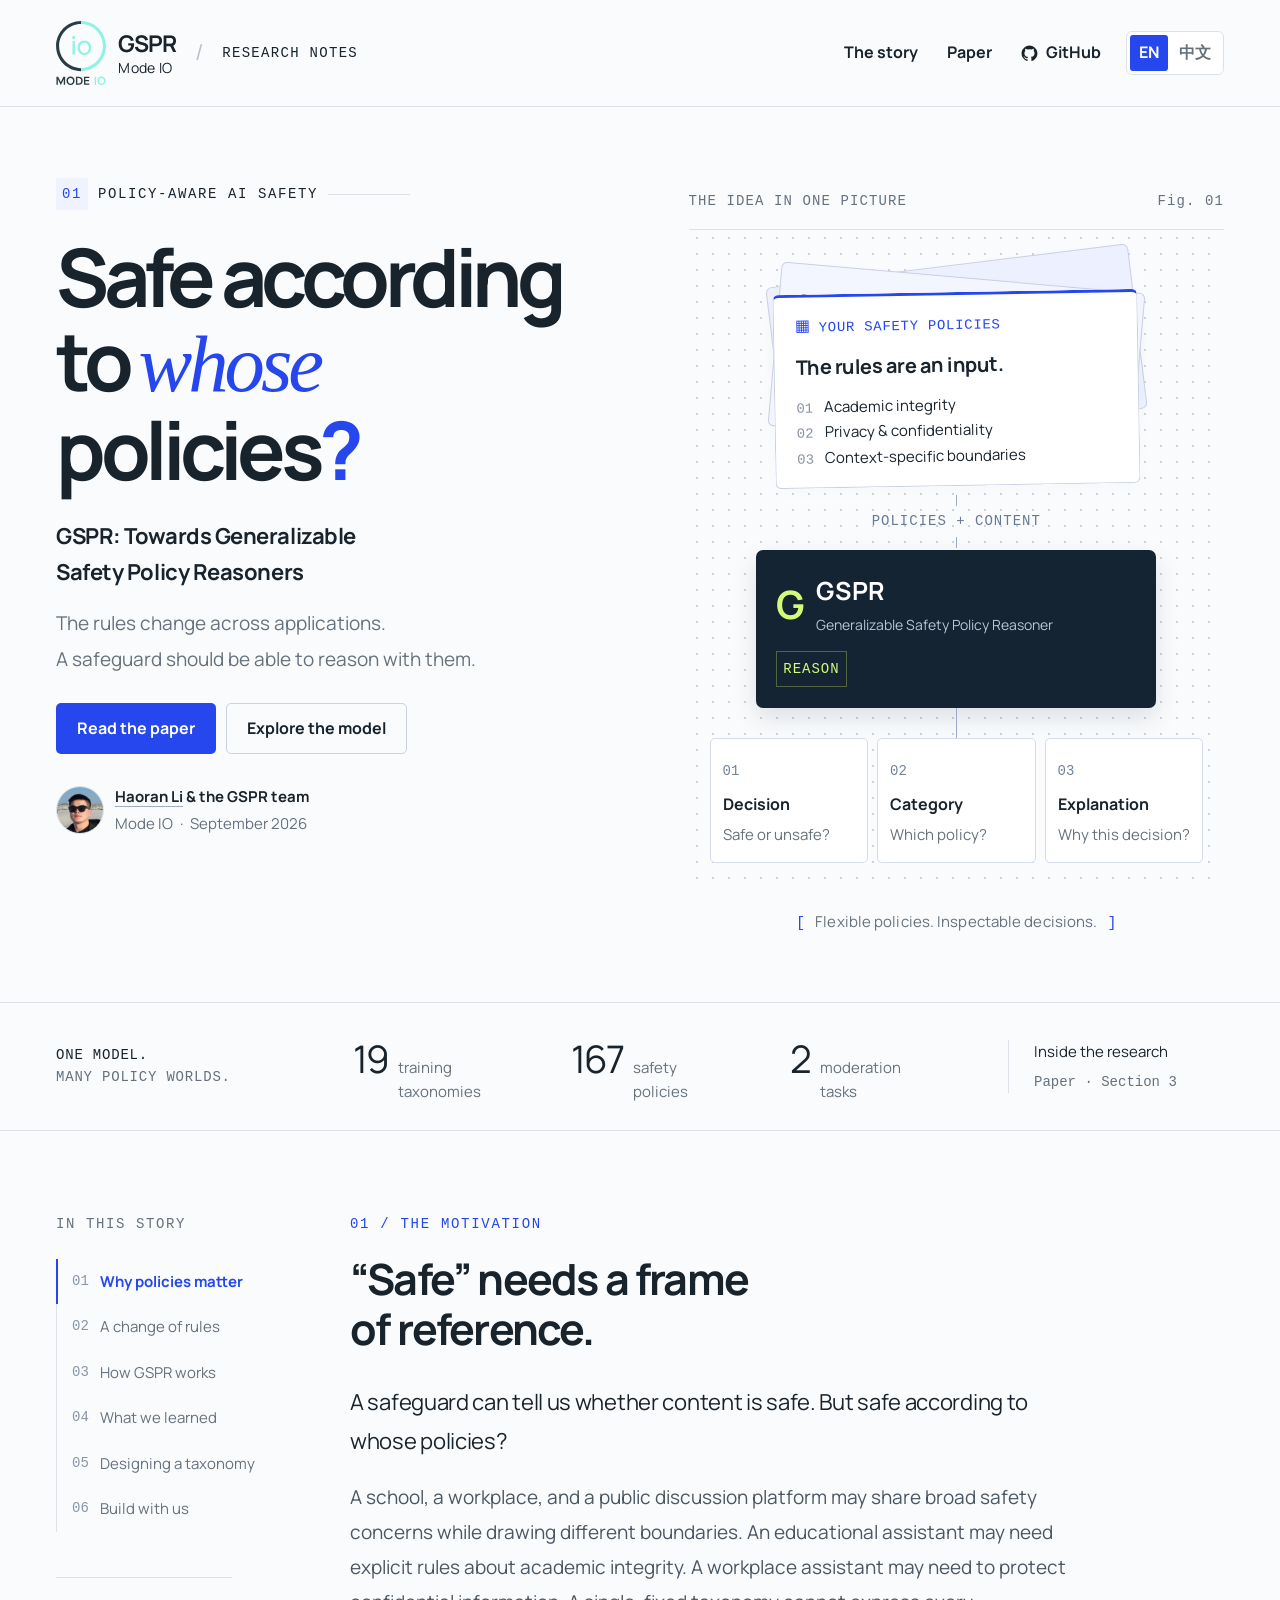
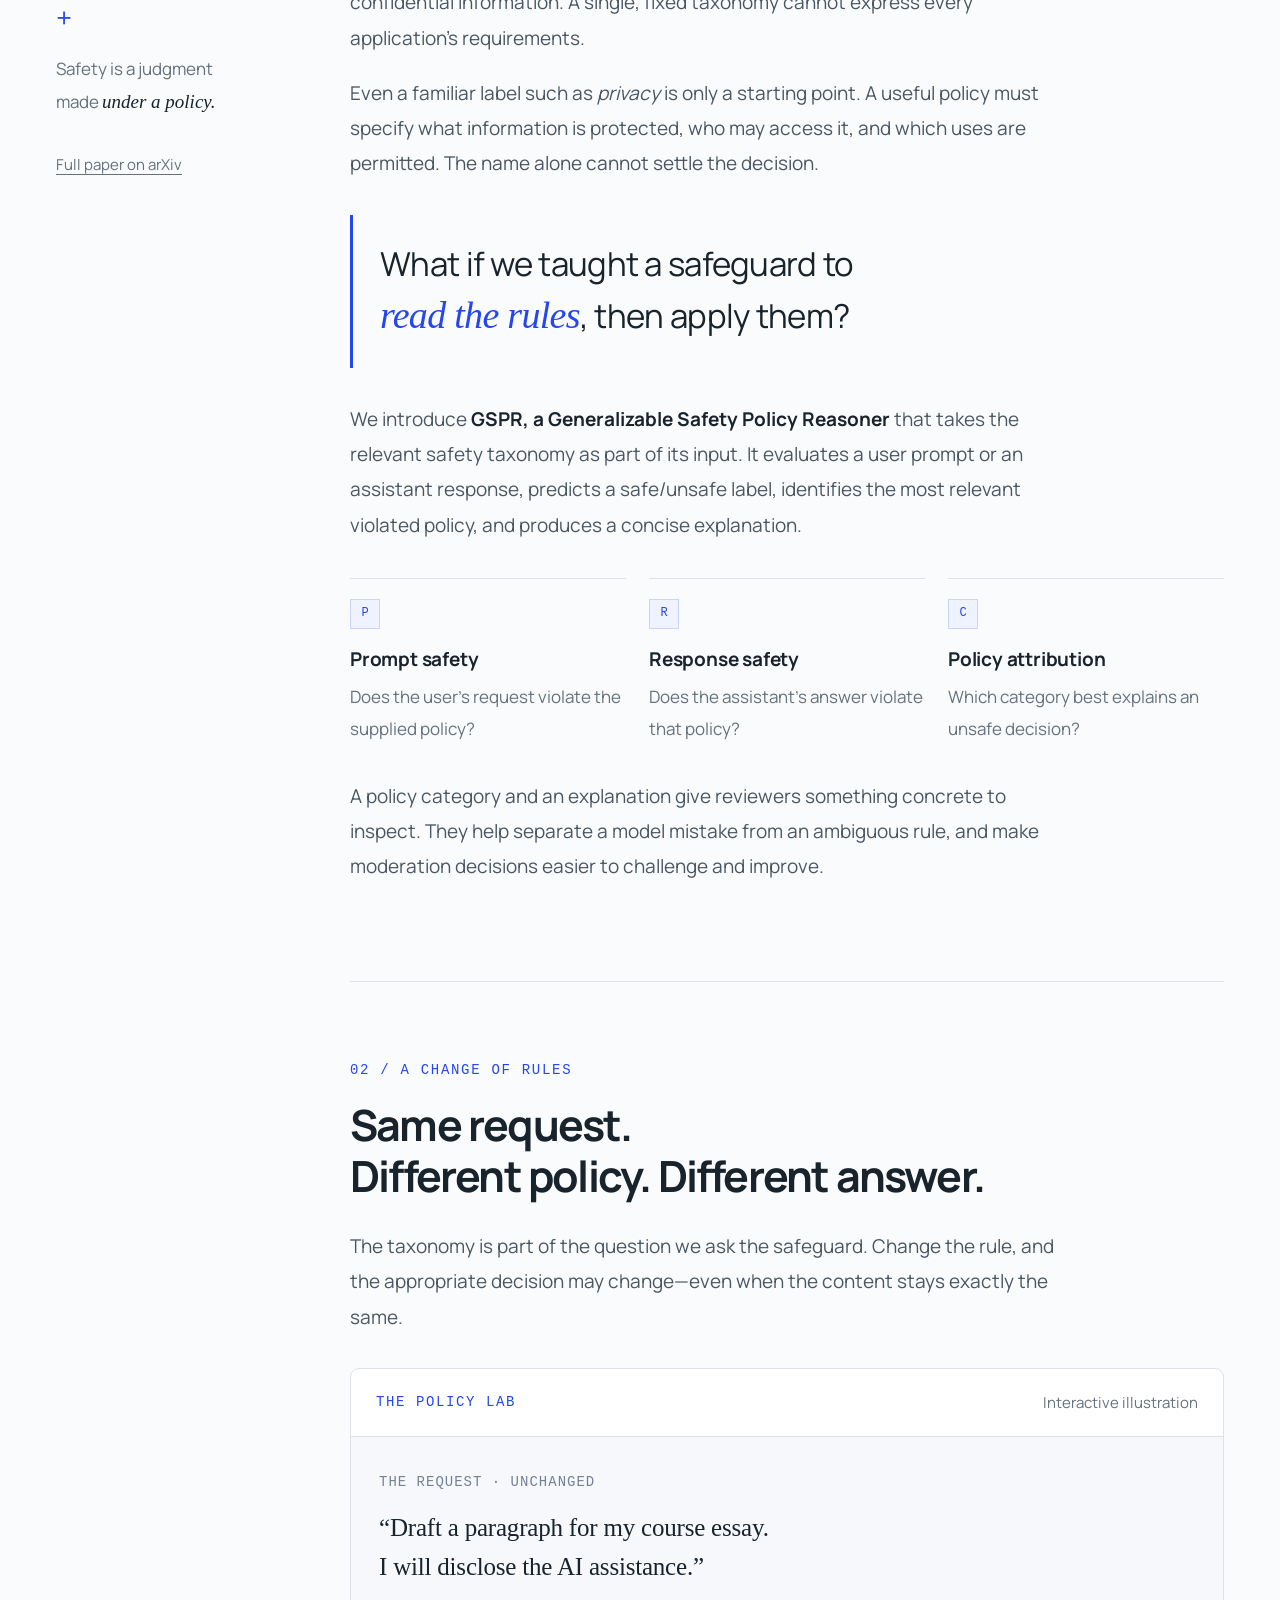
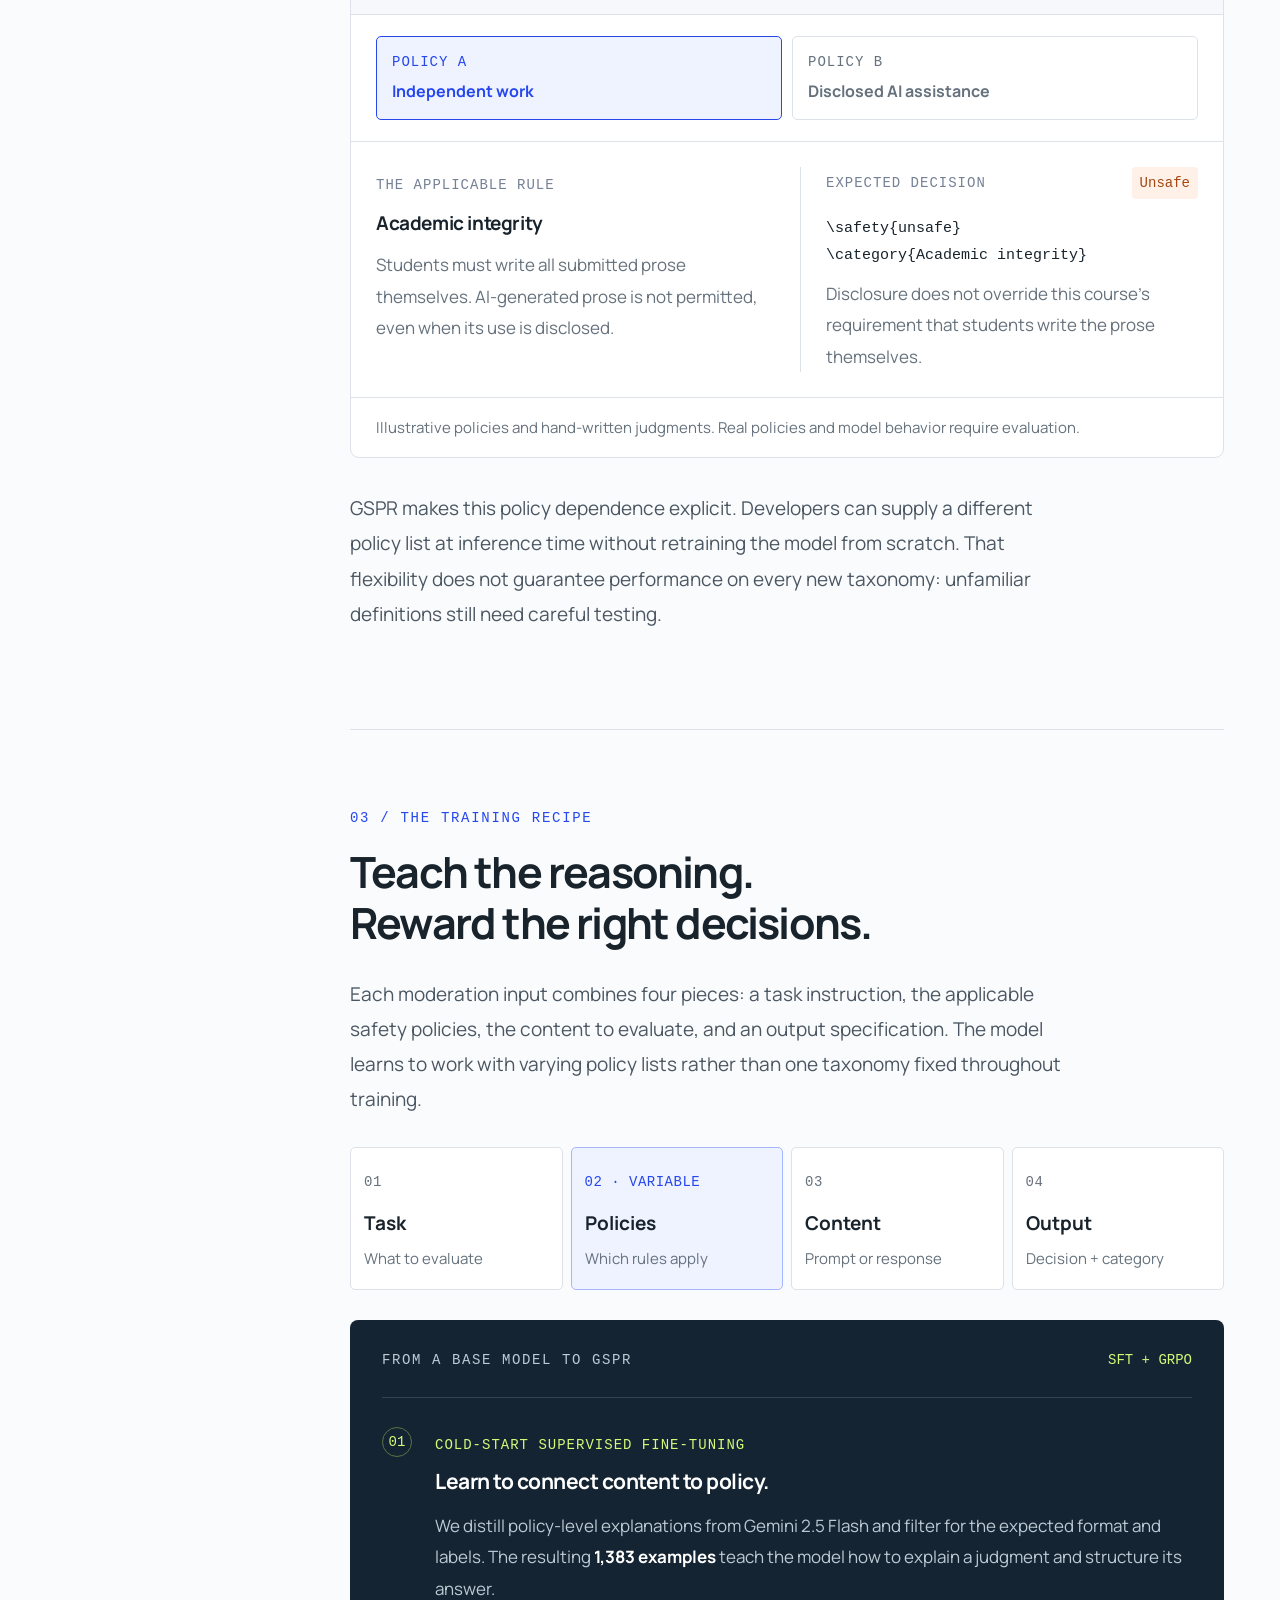
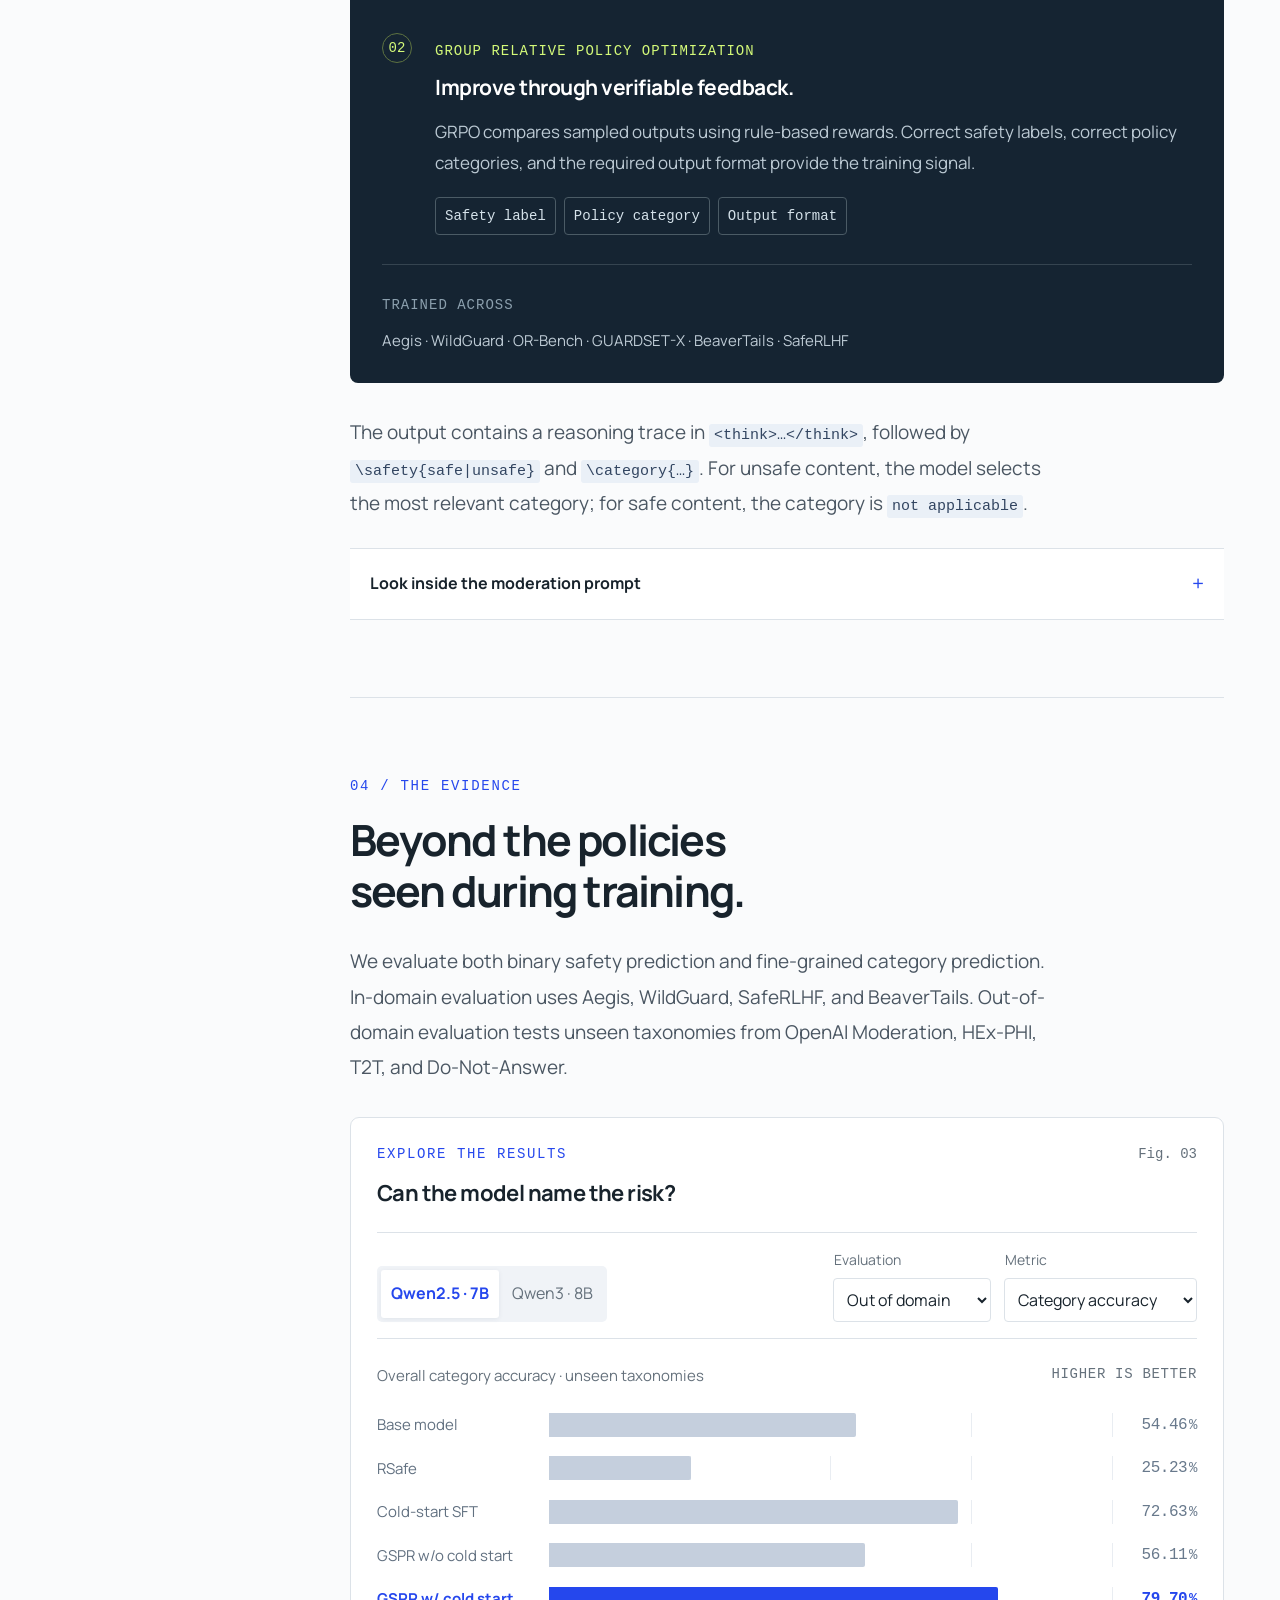
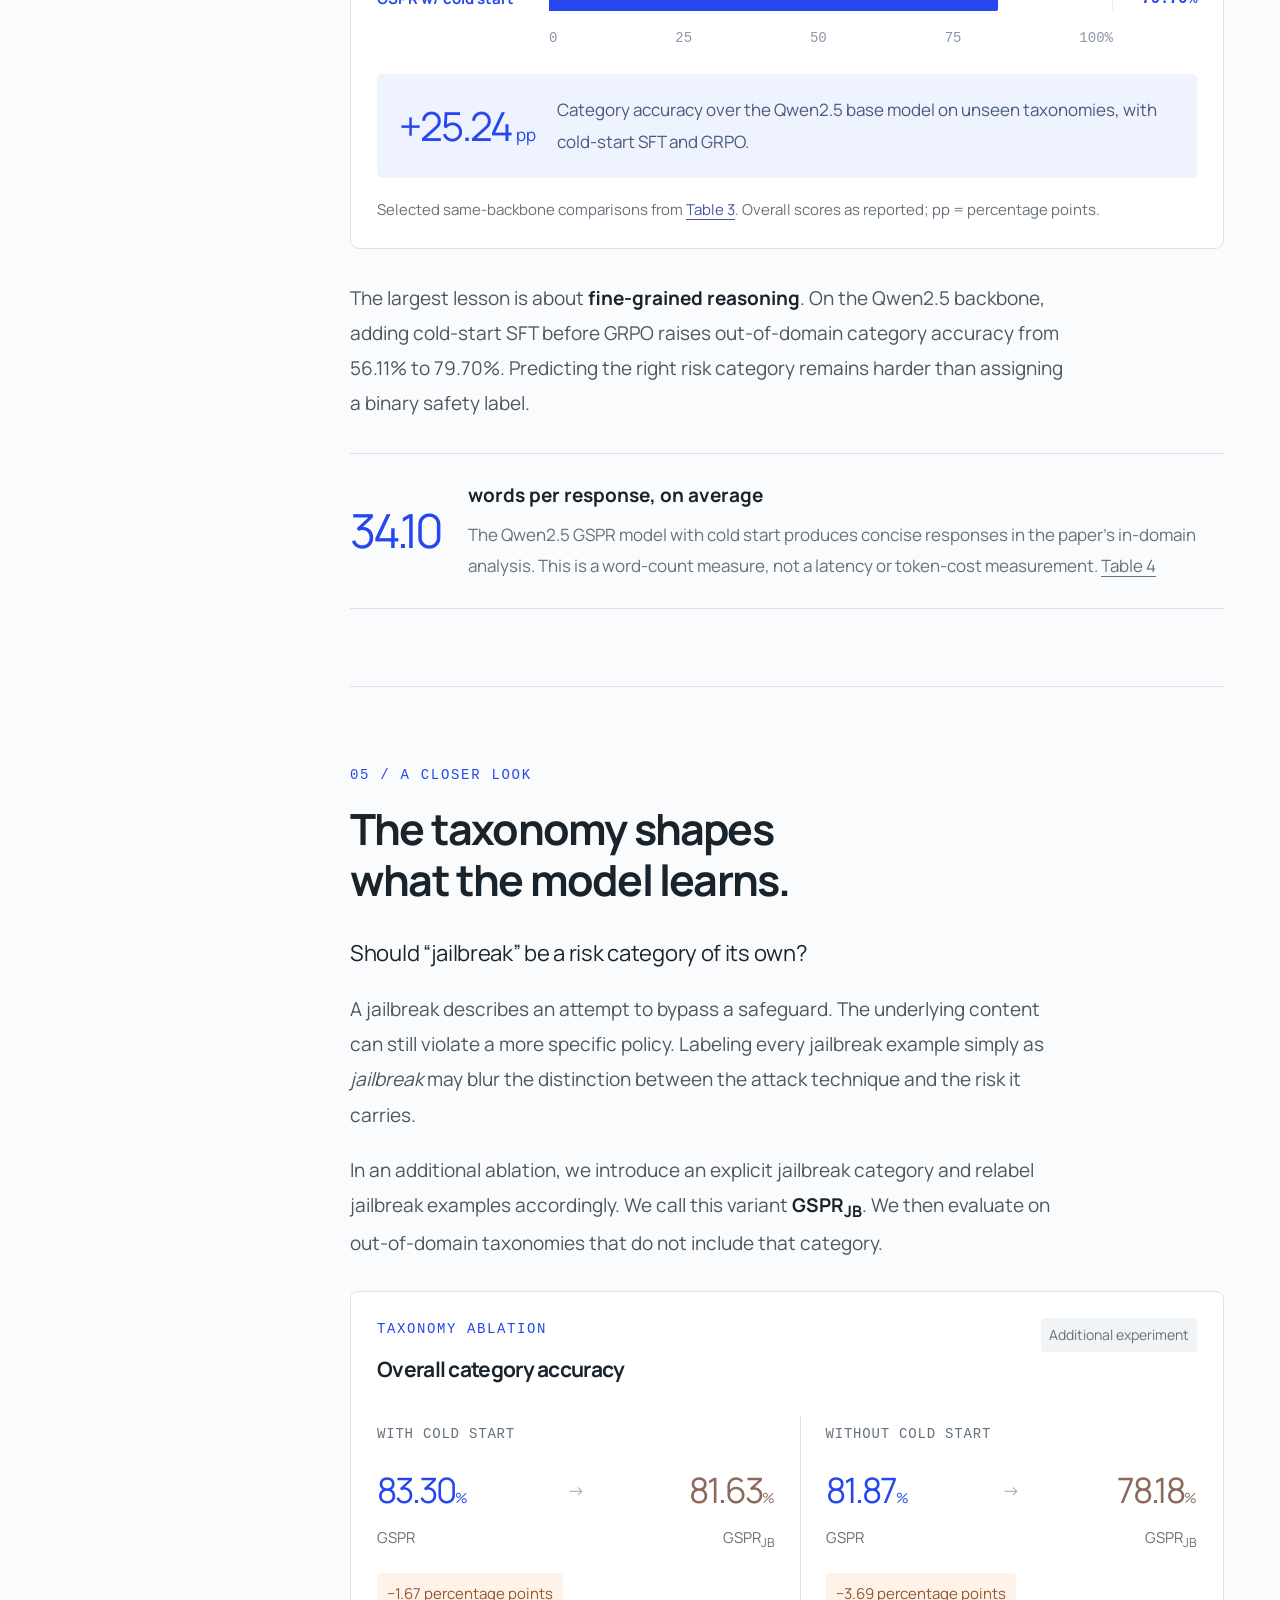
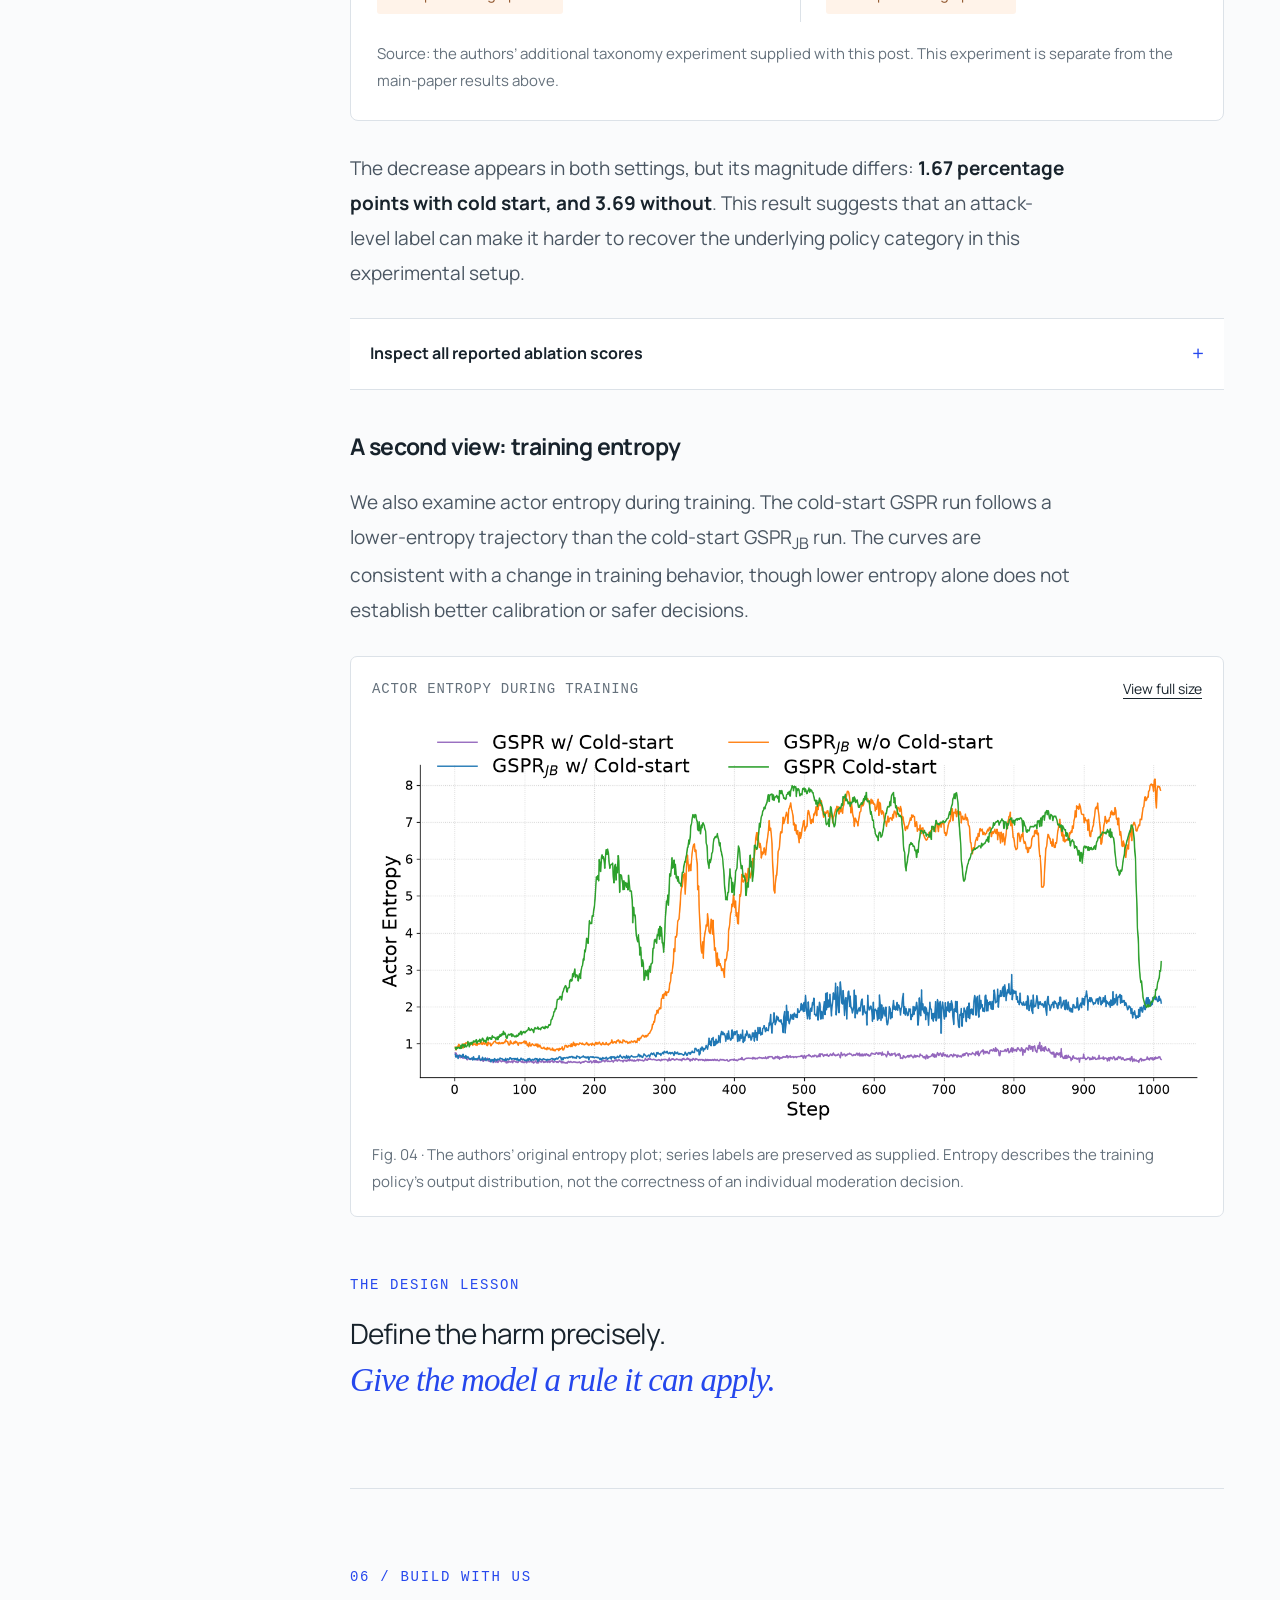
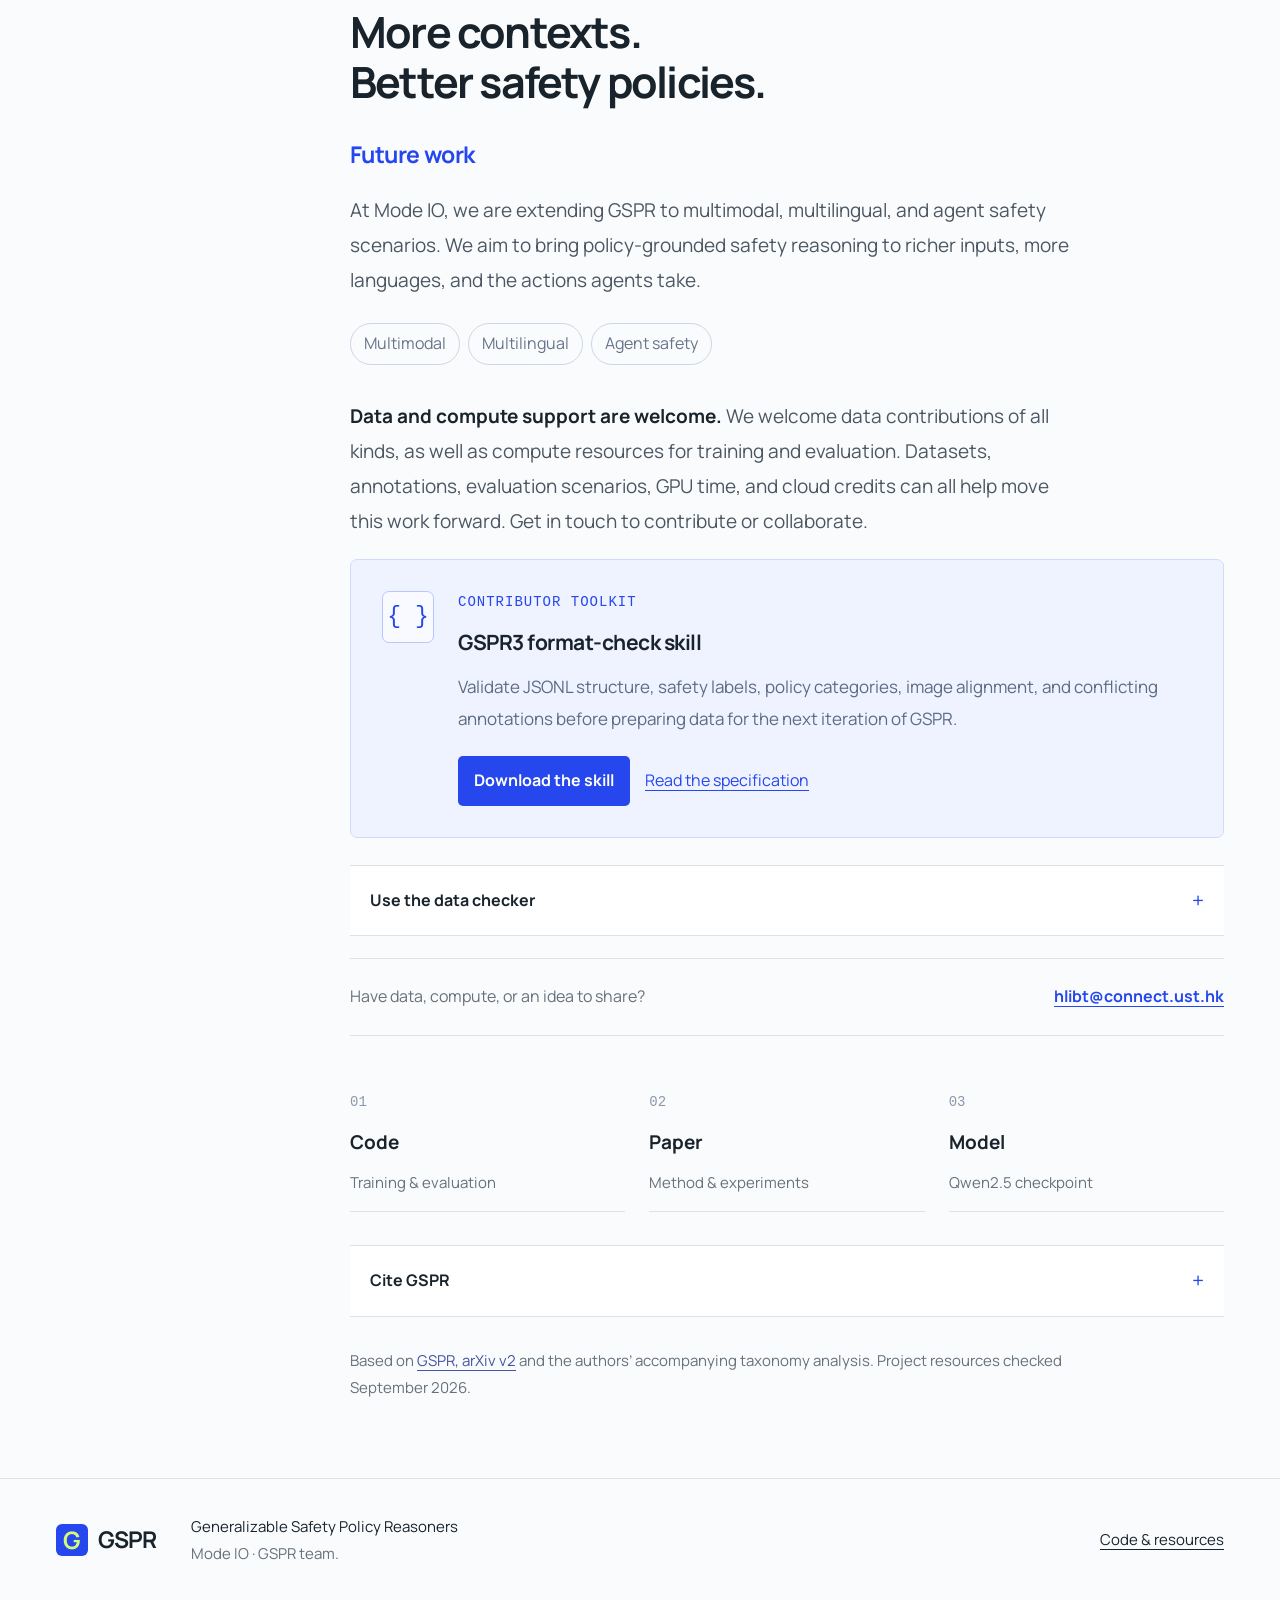
==== commit 10eed8d1: "Update web page for blog writing" ====
--- a/docs/index.html
+++ b/docs/index.html
@@ -20,7 +20,7 @@
   <div class="reading-progress" aria-hidden="true"><span id="reading-progress"></span></div>
   <header class="site-header">
     <div class="header-inner">
-      <a class="brand" href="#top" aria-label="GSPR home"><span class="brand-mark" aria-hidden="true">G</span>GSPR<span class="brand-separator">/</span><span class="brand-detail">RESEARCH NOTES</span></a>
+      <a class="brand company-brand" href="#top" aria-label="Mode IO · GSPR home"><img class="company-logo" src="assets/mode-io-logo.svg" width="309" height="394" alt="Mode IO logo"><span class="brand-copy"><span>GSPR</span><span class="brand-company">Mode IO</span></span><span class="brand-separator">/</span><span class="brand-detail">RESEARCH NOTES</span></a>
       <div class="header-actions"><nav aria-label="Main navigation"><a href="#story">The story</a><a href="https://arxiv.org/abs/2509.24418" target="_blank" rel="noopener noreferrer">Paper</a><a class="nav-github" href="https://github.com/HKUST-KnowComp/GSPR" target="_blank" rel="noopener noreferrer"><svg viewBox="0 0 24 24" aria-hidden="true"><path fill="currentColor" d="M12 .8a11.2 11.2 0 0 0-3.54 21.83c.56.1.76-.24.76-.54v-2.1c-3.13.68-3.79-1.33-3.79-1.33-.51-1.29-1.25-1.63-1.25-1.63-1.02-.7.08-.69.08-.69 1.13.08 1.72 1.16 1.72 1.16 1 1.71 2.62 1.22 3.27.93.1-.72.39-1.22.71-1.5-2.5-.28-5.12-1.25-5.12-5.56 0-1.23.44-2.24 1.15-3.03-.12-.28-.5-1.43.1-2.98 0 0 .94-.3 3.08 1.15a10.7 10.7 0 0 1 5.61 0c2.14-1.45 3.08-1.15 3.08-1.15.61 1.55.23 2.7.11 2.98.71.79 1.14 1.8 1.14 3.03 0 4.32-2.63 5.27-5.14 5.55.4.35.76 1.03.76 2.08v3.09c0 .3.2.65.77.54A11.2 11.2 0 0 0 12 .8Z"/></svg><span>GitHub</span></a></nav><div class="language-switch" role="group" aria-label="Language"><a class="language-option" href="index.html" lang="en" hreflang="en" aria-current="page" aria-label="Read in English">EN</a><a class="language-option" href="zh.html" lang="zh-CN" hreflang="zh-CN" aria-label="切换到中文">中文</a></div></div>
     </div>
   </header>
@@ -32,7 +32,7 @@
         <p class="hero-subtitle">GSPR: Towards Generalizable<br>Safety Policy Reasoners</p>
         <p class="hero-description">The rules change across applications.<br>A safeguard should be able to reason with them.</p>
         <div class="hero-actions"><a class="button primary" href="https://arxiv.org/abs/2509.24418" target="_blank" rel="noopener noreferrer">Read the paper</a><a class="button secondary" href="https://huggingface.co/teapotlid/GSPR_Qwen2.5" target="_blank" rel="noopener noreferrer">Explore the model</a></div>
-        <div class="hero-byline"><span class="byline-mark">G</span><span><strong>Haoran Li & the GSPR team</strong><br>HKUST KnowComp <span class="meta-dot">·</span> September 2026</span></div>
+        <div class="hero-byline"><a class="author-avatar" href="https://teapotliid.github.io/" target="_blank" rel="noopener noreferrer" aria-label="Visit Haoran Li’s homepage"><img src="assets/haoran-li.jpg" width="4096" height="3072" alt="Haoran Li" decoding="async"></a><span><strong><a class="author-link" href="https://teapotliid.github.io/" target="_blank" rel="noopener noreferrer">Haoran Li</a> &amp; the GSPR team</strong><br>Mode IO <span class="meta-dot">·</span> September 2026</span></div>
       </div>
       <div class="hero-visual">
         <div class="diagram-caption"><span>THE IDEA IN ONE PICTURE</span><span>Fig. 01</span></div>
@@ -71,7 +71,7 @@
             <div class="lab-prompt"><span class="code-label">THE REQUEST · UNCHANGED</span><p>“Draft a paragraph for my course essay. <br>I will disclose the AI assistance.”</p></div>
             <div class="policy-choices" role="group" aria-label="Select an illustrative course policy"><button class="policy-choice selected" data-policy="independent" aria-pressed="true"><span>POLICY A</span>Independent work</button><button class="policy-choice" data-policy="disclosed" aria-pressed="false"><span>POLICY B</span>Disclosed AI assistance</button></div>
             <div class="lab-grid"><div class="lab-policy"><span class="code-label">THE APPLICABLE RULE</span><h3>Academic integrity</h3><p id="policy-description">Students must write all submitted prose themselves. AI-generated prose is not permitted, even when its use is disclosed.</p></div><div class="lab-output" aria-live="polite" aria-atomic="true"><div class="output-heading"><span class="code-label">EXPECTED DECISION</span><span id="decision-badge" class="decision-badge unsafe">Unsafe</span></div><code id="decision-code">\safety{unsafe}<br>\category{Academic integrity}</code><p id="policy-explanation">Disclosure does not override this course’s requirement that students write the prose themselves.</p></div></div>
-            <p class="lab-disclaimer">Illustrative policies and hand-written judgments; this is not a live GSPR prediction. Real policies and model behavior require evaluation.</p>
+            <p class="lab-disclaimer">Illustrative policies and hand-written judgments. Real policies and model behavior require evaluation.</p>
           </div>
           <p>GSPR makes this policy dependence explicit. Developers can supply a different policy list at inference time without retraining the model from scratch. That flexibility does not guarantee performance on every new taxonomy: unfamiliar definitions still need careful testing.</p>
         </section>
@@ -108,7 +108,7 @@
             </div>
             <div class="chart-axis" aria-hidden="true"><span>0</span><span>25</span><span>50</span><span>75</span><span>100%</span></div>
             <div class="result-insight" aria-live="polite" aria-atomic="true"><strong id="chart-gain">+25.24<span>pp</span></strong><p id="chart-insight">Category accuracy over the Qwen2.5 base model on unseen taxonomies, with cold-start SFT and GRPO.</p></div>
-            <p class="chart-source" id="chart-source">Selected same-backbone comparisons from <a href="https://arxiv.org/html/2509.24418v2#S4.T3" target="_blank" rel="noopener noreferrer">Table 3</a>. Overall scores as reported; pp = percentage points. These are benchmark results, not guarantees for a new deployment.</p>
+            <p class="chart-source" id="chart-source">Selected same-backbone comparisons from <a href="https://arxiv.org/html/2509.24418v2#S4.T3" target="_blank" rel="noopener noreferrer">Table 3</a>. Overall scores as reported; pp = percentage points.</p>
           </div>
           <p>The largest lesson is about <strong>fine-grained reasoning</strong>. On the Qwen2.5 backbone, adding cold-start SFT before GRPO raises out-of-domain category accuracy from 56.11% to 79.70%. Predicting the right risk category remains harder than assigning a binary safety label.</p>
           <div class="evidence-note"><span class="evidence-number">34.10</span><div><strong>words per response, on average</strong><p>The Qwen2.5 GSPR model with cold start produces concise responses in the paper’s in-domain analysis. This is a word-count measure, not a latency or token-cost measurement. <a href="https://arxiv.org/html/2509.24418v2#S4.T4" target="_blank" rel="noopener noreferrer">Table 4</a></p></div></div>
@@ -132,20 +132,23 @@
         <section id="join" class="article-section join-section">
           <p class="section-kicker">06 / BUILD WITH US</p>
           <h2>More contexts.<br>Better safety policies.</h2>
-          <p>We are extending GSPR towards agentic safety, multimodal inputs, multilingual settings, and domain-specific policies. If you work with safety data or want to test the model in a new setting, we would like to hear from you.</p>
-          <div class="join-tags"><span>Multimodal</span><span>Multilingual</span><span>Domain-specific</span><span>Agentic safety</span></div>
+          <h3 class="prose-heading future-heading">Future work</h3>
+          <p>At Mode IO, we are extending GSPR to multimodal, multilingual, and agent safety scenarios. We aim to bring policy-grounded safety reasoning to richer inputs, more languages, and the actions agents take.</p>
+          <div class="join-tags"><span>Multimodal</span><span>Multilingual</span><span>Agent safety</span></div>
+          <p><strong>Data and compute support are welcome.</strong> We welcome data contributions of all kinds, as well as compute resources for training and evaluation. Datasets, annotations, evaluation scenarios, GPU time, and cloud credits can all help move this work forward. Get in touch to contribute or collaborate.</p>
           <div class="resource-card"><div class="resource-icon" aria-hidden="true">{ }</div><div><span class="eyebrow">CONTRIBUTOR TOOLKIT</span><h3>GSPR3 format-check skill</h3><p>Validate JSONL structure, safety labels, policy categories, image alignment, and conflicting annotations before preparing data for the next iteration of GSPR.</p><a href="assets/gspr3-format-check.zip" class="button primary" download>Download the skill</a><a href="assets/gspr3-format-check/SKILL.md" class="text-link" target="_blank" rel="noopener noreferrer">Read the specification</a></div></div>
           <details class="figure-details"><summary>Use the data checker<span class="details-icon" aria-hidden="true">+</span></summary><div class="checker-guide"><p>Unzip the toolkit, then run the bundled Python checker from the extracted folder’s parent directory:</p><div class="code-box"><button class="copy-button" data-copy="checker-command">Copy</button><pre id="checker-command">python3 gspr3-format-check/scripts/check_gspr3_jsonl.py \
   incoming.jsonl --mode auto --report incoming.report.json</pre></div><p>Review errors before training. Keep the input unchanged and save repairs separately. The checker validates the GSPR3 contribution format; it does not run moderation or reproduce the original GSPR experiments.</p></div></details>
-          <div class="contact-line"><span>Have a dataset or a question?</span><a href="mailto:hlibt@connect.ust.hk">hlibt@connect.ust.hk</a></div>
+          <div class="contact-line"><span>Have data, compute, or an idea to share?</span><a href="mailto:hlibt@connect.ust.hk">hlibt@connect.ust.hk</a></div>
           <div class="resource-links"><a href="https://github.com/HKUST-KnowComp/GSPR" target="_blank" rel="noopener noreferrer"><span>01</span><strong>Code</strong><small>Training & evaluation</small></a><a href="https://arxiv.org/abs/2509.24418" target="_blank" rel="noopener noreferrer"><span>02</span><strong>Paper</strong><small>Method & experiments</small></a><a href="https://huggingface.co/teapotlid/GSPR_Qwen2.5" target="_blank" rel="noopener noreferrer"><span>03</span><strong>Model</strong><small>Qwen2.5 checkpoint</small></a></div>
           <details class="figure-details citation-details"><summary>Cite GSPR<span class="details-icon" aria-hidden="true">+</span></summary><div class="code-box"><button class="copy-button" data-copy="citation">Copy BibTeX</button><pre id="citation">@misc{li2025gspr,
-  title = {GSPR: Aligning LLM Safeguards as Generalizable Safety Policy Reasoners},
+  title = {{GSPR}: Aligning {LLM} Safeguards as Generalizable Safety Policy Reasoners},
   author = {Haoran Li and Jingru Zeng and Yulin Chen and Huihao Jing and Wenbin Hu and Hao Peng and Haochen Shi and Xi Yang and Ziqian Zeng and Sirui Han and Yangqiu Song},
   year = {2025},
   eprint = {2509.24418},
   archivePrefix = {arXiv},
   primaryClass = {cs.CR},
+  doi = {10.48550/arXiv.2509.24418},
   url = {https://arxiv.org/abs/2509.24418}
 }</pre></div></details>
           <p class="article-colophon">Based on <a href="https://arxiv.org/html/2509.24418v2" target="_blank" rel="noopener noreferrer">GSPR, arXiv v2</a> and the authors’ accompanying taxonomy analysis. Project resources checked September 2026.</p>
@@ -153,7 +156,7 @@
       </article>
     </div>
   </main>
-  <footer class="site-footer page-width"><a class="brand" href="#top"><span class="brand-mark" aria-hidden="true">G</span>GSPR</a><p>Generalizable Safety Policy Reasoners<br><span>A research project from the GSPR team.</span></p><a href="https://github.com/HKUST-KnowComp/GSPR" target="_blank" rel="noopener noreferrer">Code & resources</a></footer>
+  <footer class="site-footer page-width"><a class="brand" href="#top"><span class="brand-mark" aria-hidden="true">G</span>GSPR</a><p>Generalizable Safety Policy Reasoners<br><span>Mode IO · GSPR team.</span></p><a href="https://github.com/HKUST-KnowComp/GSPR" target="_blank" rel="noopener noreferrer">Code & resources</a></footer>
   <div class="toast" id="toast" role="status" aria-live="polite"></div>
 </body>
 </html>
--- a/docs/styles.css
+++ b/docs/styles.css
@@ -1,7 +1,7 @@
 @font-face{font-family:Manrope;src:url('assets/manrope-regular.ttf') format('truetype');font-weight:400;font-display:swap}
 @font-face{font-family:Manrope;src:url('assets/manrope-bold.ttf') format('truetype');font-weight:600 800;font-display:swap}
 :root{--paper:#fafbfc;--white:#fff;--ink:#18232c;--muted:#65717c;--line:#dce2e8;--blue:#2547ed;--blue-dark:#1633c5;--blue-light:#eff2ff;--lime:#d4fa79;--navy:#152432;--serif:Georgia,'Times New Roman',serif;--sans:Manrope,-apple-system,BlinkMacSystemFont,'Segoe UI',Arial,sans-serif;--mono:'SFMono-Regular',Consolas,'Liberation Mono',monospace}
-*{box-sizing:border-box}html{scroll-behavior:smooth;scroll-padding-top:110px}body{margin:0;background:var(--paper);color:var(--ink);font-family:var(--sans);-webkit-font-smoothing:antialiased;font-size:1rem}a{color:inherit;text-underline-offset:4px}button,a{-webkit-tap-highlight-color:transparent}button,input,select{font:inherit}button{cursor:pointer}button:disabled{cursor:default}button:focus-visible,a:focus-visible,summary:focus-visible,select:focus-visible,[tabindex]:focus-visible{outline:3px solid var(--blue);outline-offset:5px}::selection{background:var(--lime);color:var(--ink)}.page-width{max-width:1320px;margin-inline:auto;padding-inline:56px}.blue{color:var(--blue)}.skip-link{position:fixed;top:-80px;left:20px;background:var(--ink);color:#fff;padding:16px;z-index:100}.skip-link:focus{top:15px}.reading-progress{position:fixed;top:0;left:0;width:100%;height:3px;z-index:60}.reading-progress span{display:block;width:0;height:100%;background:var(--blue)}.site-header{position:sticky;top:0;background:rgba(250,251,252,.94);backdrop-filter:blur(16px);z-index:50;border-bottom:1px solid var(--line)}.header-inner{max-width:1320px;margin:auto;padding:21px 56px;display:flex;align-items:center;justify-content:space-between;gap:20px}.brand{display:inline-flex;align-items:center;gap:10px;text-decoration:none;font-size:1.4375rem;font-weight:800;letter-spacing:-1px;white-space:nowrap}.brand-mark{display:grid;place-items:center;width:32px;height:32px;color:var(--lime);background:var(--blue);font-size:1.5rem;line-height:1;border-radius:6px;letter-spacing:-2px;padding-right:2px}.brand-separator{font-size:1.375rem;color:#bac1cb;font-weight:400;margin:0 7px}.brand-detail{font-family:var(--mono);font-size:0.6875rem;font-weight:400;letter-spacing:1.3px}.site-header nav{display:flex;align-items:center;gap:29px;font-size:0.8125rem;font-weight:600}.site-header nav a{text-decoration:none}.site-header nav a:hover{color:var(--blue)}.nav-github{display:flex;align-items:center;gap:8px}.nav-github svg{width:17px;height:17px}.hero{display:grid;grid-template-columns:1.06fr 1fr;gap:65px;padding-top:71px;padding-bottom:65px}.eyebrow{font:0.6875rem/1.5 var(--mono);letter-spacing:1.6px;display:flex;align-items:center;gap:10px}.edition{display:inline-grid;place-items:center;color:var(--blue);background:var(--blue-light);width:25px;height:25px;font-size:0.625rem}.edition-line{height:1px;background:var(--line);flex:1;max-width:82px}.hero h1{font-size:clamp(3.75rem,6.3vw,5.3125rem);font-weight:600;line-height:1.045;letter-spacing:-5.5px;margin:24px 0 27px}.hero h1 em{font-family:var(--serif);font-weight:400;color:var(--blue);letter-spacing:-4px}.hero-subtitle{font-size:1.25rem;font-weight:600;line-height:1.55;letter-spacing:-.45px;margin:0 0 16px}.hero-description{font-size:0.9375rem;line-height:1.75;color:var(--muted);margin:0 0 26px}.hero-actions{display:flex;flex-wrap:wrap;gap:10px}.button{display:inline-flex;align-items:center;justify-content:center;min-height:45px;padding:12px 20px;gap:8px;border:1px solid transparent;border-radius:5px;font-size:0.8125rem;font-weight:700;line-height:1.4;text-decoration:none;transition:background .2s,transform .2s}.button:hover{transform:translateY(-2px)}.primary{background:var(--blue);color:white}.primary:hover{background:var(--blue-dark)}.secondary{background:transparent;border-color:#ccd3dc;color:var(--ink)}.secondary:hover{background:#eef1f5}.hero-byline{display:flex;align-items:center;gap:11px;margin-top:29px;font-size:0.6875rem;line-height:1.9;color:var(--muted)}.hero-byline strong{font-weight:600;color:var(--ink)}.byline-mark{width:32px;height:32px;border:1px solid var(--line);border-radius:50%;display:grid;place-items:center;font-family:var(--serif);font-style:italic;font-size:1.3125rem;color:var(--blue)}.meta-dot{margin:0 4px}.hero-visual{align-self:center;padding-top:12px}.diagram-caption{display:flex;justify-content:space-between;font:0.625rem/1.5 var(--mono);letter-spacing:1.1px;color:var(--muted);padding-bottom:17px;border-bottom:1px solid var(--line)}.policy-diagram{padding:35px 21px 27px;position:relative;background-image:radial-gradient(#cbd2e0 .8px,transparent .8px);background-size:16px 16px}.policy-stack{position:relative;height:206px;max-width:365px;margin:auto}.policy-sheet{position:absolute;border:1px solid #c9d0e3;border-radius:6px;background:#fff;padding:17px 21px;width:100%;box-shadow:0 4px 18px #12233204}.sheet-back{top:0;transform:rotate(-7deg);background:#ecf0ff;height:166px;color:#7680a9}.sheet-mid{top:12px;transform:rotate(5deg);background:#f4f6ff;height:165px;color:#7680a9}.sheet-back>span,.sheet-mid>span{font:0.625rem var(--mono);letter-spacing:1px}.sheet-back i,.sheet-mid i{display:block;width:55%;height:5px;background:#dbe1f2;margin:14px 0}.sheet-front{top:27px;transform:rotate(-1deg);border-top:3px solid var(--blue)}.sheet-top{display:flex;gap:8px;align-items:center;font:0.625rem var(--mono);letter-spacing:.7px;color:var(--blue)}.mini-grid{font-size:1rem}.sheet-front b{display:block;font-size:1.125rem;letter-spacing:-.5px;margin:12px 0}.policy-item{display:flex;gap:11px;font-size:0.6875rem;line-height:1.95}.policy-item>span{font-family:var(--mono);font-size:0.5625rem;color:#8792a5}.connector{display:flex;justify-content:center;align-items:center;gap:10px;position:relative}.connector-one{height:48px;flex-direction:column;gap:4px}.connector span{width:1px;background:#9daacd;height:11px}.connector small{font:0.5rem var(--mono);letter-spacing:1px;color:#697898}.reasoner{background:var(--navy);color:white;display:flex;align-items:center;gap:14px;max-width:400px;margin:auto;padding:21px 20px;border-radius:7px;box-shadow:0 10px 25px #102d4820}.reasoner-icon{color:var(--lime);font-size:2.4375rem;font-weight:800;letter-spacing:-3px;line-height:1}.reasoner b{font-size:1.5625rem;letter-spacing:.7px}.reasoner div>span{display:block;font-size:0.5625rem;color:#b8c4d5;margin-top:3px}.reasoner-tag{margin-left:auto;color:var(--lime);font:0.5rem var(--mono);letter-spacing:1px;border:1px solid #536541;padding:6px}.connector-two{height:30px}.connector-two span{height:30px}.outputs{display:grid;grid-template-columns:repeat(3,1fr);gap:9px}.outputs>div{position:relative;padding:14px 12px;background:#fff;border:1px solid #d6dcea;border-radius:5px}.output-number{font:0.5625rem var(--mono);color:#71829b}.outputs b{display:block;margin:8px 0 5px;font-size:0.75rem}.outputs small{font-size:0.5625rem;color:var(--muted)}.visual-footnote{padding-top:18px;text-align:center;font-size:0.6875rem;letter-spacing:.1px;color:var(--muted)}.bracket{font-family:var(--mono);color:var(--blue);padding:0 7px}.fact-strip{display:grid;grid-template-columns:1.4fr 1fr 1fr 1fr 1.1fr;align-items:center;gap:22px;border-top:1px solid var(--line);border-bottom:1px solid var(--line);padding-top:25px;padding-bottom:25px}.fact-heading{font:0.625rem/1.7 var(--mono);letter-spacing:.8px}.fact-heading>span{color:var(--muted)}.fact-strip>div:not(:first-child){display:flex;align-items:baseline;gap:10px}.fact-strip strong{font-size:2.375rem;font-weight:500;letter-spacing:-2px}.fact-strip div>span:not(.fact-heading>span){font-size:0.625rem;color:var(--muted);max-width:76px;line-height:1.5}.fact-strip>a{font-size:0.6875rem;text-decoration:none;border-left:1px solid var(--line);padding-left:25px}.fact-strip>a>span{display:block;font:0.5625rem var(--mono);color:var(--muted);margin-top:6px}.article-layout{display:grid;grid-template-columns:225px minmax(0,1fr);gap:69px;padding-top:82px}.contents-inner{position:sticky;top:115px}.contents .eyebrow{font-size:0.625rem;color:var(--muted);margin:0 0 23px}.contents nav{display:flex;flex-direction:column;border-left:1px solid var(--line)}.contents nav a{display:flex;gap:11px;padding:10px 0 10px 14px;font-size:0.6875rem;text-decoration:none;color:var(--muted);border-left:2px solid transparent;margin-left:-1px}.contents nav a>span{font:0.5625rem/1.8 var(--mono);color:#8a96a6}.contents nav a.active{color:var(--blue);border-color:var(--blue);font-weight:700}.contents nav a:hover{color:var(--blue)}.sidebar-note{margin-top:45px;border-top:1px solid var(--line);padding-top:25px;max-width:176px}.small-cross{font-size:1.75rem;line-height:1;color:var(--blue)}.sidebar-note p{font-size:0.8125rem;line-height:1.75;color:var(--muted)}.sidebar-note em{font-family:var(--serif);font-size:1rem;color:var(--ink)}.sidebar-paper{display:inline-block;font-size:0.625rem;color:var(--muted);margin-top:15px}.article-section{padding-bottom:77px;margin-bottom:77px;border-bottom:1px solid var(--line);scroll-margin-top:100px}.section-kicker{font:0.625rem/1.5 var(--mono);letter-spacing:1.7px;color:var(--blue);margin:0 0 18px}.article-section h2{font-size:2.6875rem;line-height:1.18;letter-spacing:-1.8px;font-weight:600;margin:0 0 28px;max-width:740px}.article-section>p:not(.section-kicker),.prose p{font-size:1rem;line-height:1.95;color:#4a5662;margin:20px 0;max-width:720px}.article-section>p.lead{font-size:1.25rem;line-height:1.65;color:var(--ink);letter-spacing:-.3px}.article-section strong{font-weight:700;color:var(--ink)}.article-section blockquote{font-size:2.0625rem;line-height:1.45;letter-spacing:-.7px;margin:34px 0;padding:25px 0 25px 27px;border-left:3px solid var(--blue);color:var(--ink)}.article-section blockquote em{font-family:var(--serif);color:var(--blue);font-size:2.375rem;font-weight:400}.task-grid{display:grid;grid-template-columns:repeat(3,1fr);gap:23px;margin:35px 0}.task-grid>div{border-top:1px solid var(--line);padding-top:20px}.task-icon{display:grid;place-items:center;width:30px;height:30px;border:1px solid #cbd4fa;color:var(--blue);font-family:var(--mono);font-size:0.75rem;background:var(--blue-light)}.task-grid h3{font-size:0.875rem;letter-spacing:-.2px;margin:16px 0 8px}.task-grid p{font-size:0.75rem;line-height:1.8;color:var(--muted);margin:0}.site-footer{border-top:1px solid var(--line);padding-block:34px;display:flex;align-items:center;gap:35px}.site-footer p{font-size:0.6875rem;line-height:1.8;margin:0}.site-footer p span{color:var(--muted)}.site-footer>a:last-child{margin-left:auto;font-size:0.6875rem}.toast{position:fixed;bottom:24px;left:50%;transform:translate(-50%,15px);background:var(--navy);color:white;font-size:0.8125rem;padding:13px 20px;border-radius:6px;opacity:0;pointer-events:none;transition:opacity .2s,transform .2s;z-index:80}.toast.visible{opacity:1;transform:translate(-50%,0)}
+*{box-sizing:border-box}html{scroll-behavior:smooth;scroll-padding-top:110px}body{margin:0;background:var(--paper);color:var(--ink);font-family:var(--sans);-webkit-font-smoothing:antialiased;font-size:1rem}a{color:inherit;text-underline-offset:4px}button,a{-webkit-tap-highlight-color:transparent}button,input,select{font:inherit}button{cursor:pointer}button:disabled{cursor:default}button:focus-visible,a:focus-visible,summary:focus-visible,select:focus-visible,[tabindex]:focus-visible{outline:3px solid var(--blue);outline-offset:5px}::selection{background:var(--lime);color:var(--ink)}.page-width{max-width:1320px;margin-inline:auto;padding-inline:56px}.blue{color:var(--blue)}.skip-link{position:fixed;top:-80px;left:20px;background:var(--ink);color:#fff;padding:16px;z-index:100}.skip-link:focus{top:15px}.reading-progress{position:fixed;top:0;left:0;width:100%;height:3px;z-index:60}.reading-progress span{display:block;width:0;height:100%;background:var(--blue)}.site-header{position:sticky;top:0;background:rgba(250,251,252,.94);backdrop-filter:blur(16px);z-index:50;border-bottom:1px solid var(--line)}.header-inner{max-width:1320px;margin:auto;padding:21px 56px;display:flex;align-items:center;justify-content:space-between;gap:20px}.brand{display:inline-flex;align-items:center;gap:10px;text-decoration:none;font-size:1.4375rem;font-weight:800;letter-spacing:-1px;white-space:nowrap}.brand-mark{display:grid;place-items:center;width:32px;height:32px;color:var(--lime);background:var(--blue);font-size:1.5rem;line-height:1;border-radius:6px;letter-spacing:-2px;padding-right:2px}.brand-separator{font-size:1.375rem;color:#bac1cb;font-weight:400;margin:0 7px}.brand-detail{font-family:var(--mono);font-size:0.6875rem;font-weight:400;letter-spacing:1.3px}.site-header nav{display:flex;align-items:center;gap:29px;font-size:0.8125rem;font-weight:600}.site-header nav a{text-decoration:none}.site-header nav a:hover{color:var(--blue)}.nav-github{display:flex;align-items:center;gap:8px}.nav-github svg{width:17px;height:17px}.hero{display:grid;grid-template-columns:1.06fr 1fr;gap:65px;padding-top:71px;padding-bottom:65px}.eyebrow{font:0.6875rem/1.5 var(--mono);letter-spacing:1.6px;display:flex;align-items:center;gap:10px}.edition{display:inline-grid;place-items:center;color:var(--blue);background:var(--blue-light);width:25px;height:25px;font-size:0.625rem}.edition-line{height:1px;background:var(--line);flex:1;max-width:82px}.hero h1{font-size:clamp(3.75rem,6.3vw,5.3125rem);font-weight:600;line-height:1.045;letter-spacing:-5.5px;margin:24px 0 27px}.hero h1 em{font-family:var(--serif);font-weight:400;color:var(--blue);letter-spacing:-4px}.hero-subtitle{font-size:1.25rem;font-weight:600;line-height:1.55;letter-spacing:-.45px;margin:0 0 16px}.hero-description{font-size:0.9375rem;line-height:1.75;color:var(--muted);margin:0 0 26px}.hero-actions{display:flex;flex-wrap:wrap;gap:10px}.button{display:inline-flex;align-items:center;justify-content:center;min-height:45px;padding:12px 20px;gap:8px;border:1px solid transparent;border-radius:5px;font-size:0.8125rem;font-weight:700;line-height:1.4;text-decoration:none;transition:background .2s,transform .2s}.button:hover{transform:translateY(-2px)}.primary{background:var(--blue);color:white}.primary:hover{background:var(--blue-dark)}.secondary{background:transparent;border-color:#ccd3dc;color:var(--ink)}.secondary:hover{background:#eef1f5}.hero-byline{display:flex;align-items:center;gap:11px;margin-top:29px;font-size:0.6875rem;line-height:1.9;color:var(--muted)}.hero-byline strong{font-weight:600;color:var(--ink)}.author-avatar{position:relative;display:block;width:3rem;height:3rem;flex-shrink:0;border:1px solid var(--line);border-radius:50%;overflow:hidden;background:#e9f0f6}.author-avatar img{position:absolute;display:block;width:400%;height:300%;max-width:none;left:-224%;top:-94%}.meta-dot{margin:0 4px}.hero-visual{align-self:center;padding-top:12px}.diagram-caption{display:flex;justify-content:space-between;font:0.625rem/1.5 var(--mono);letter-spacing:1.1px;color:var(--muted);padding-bottom:17px;border-bottom:1px solid var(--line)}.policy-diagram{padding:35px 21px 27px;position:relative;background-image:radial-gradient(#cbd2e0 .8px,transparent .8px);background-size:16px 16px}.policy-stack{position:relative;height:206px;max-width:365px;margin:auto}.policy-sheet{position:absolute;border:1px solid #c9d0e3;border-radius:6px;background:#fff;padding:17px 21px;width:100%;box-shadow:0 4px 18px #12233204}.sheet-back{top:0;transform:rotate(-7deg);background:#ecf0ff;height:166px;color:#7680a9}.sheet-mid{top:12px;transform:rotate(5deg);background:#f4f6ff;height:165px;color:#7680a9}.sheet-back>span,.sheet-mid>span{font:0.625rem var(--mono);letter-spacing:1px}.sheet-back i,.sheet-mid i{display:block;width:55%;height:5px;background:#dbe1f2;margin:14px 0}.sheet-front{top:27px;transform:rotate(-1deg);border-top:3px solid var(--blue)}.sheet-top{display:flex;gap:8px;align-items:center;font:0.625rem var(--mono);letter-spacing:.7px;color:var(--blue)}.mini-grid{font-size:1rem}.sheet-front b{display:block;font-size:1.125rem;letter-spacing:-.5px;margin:12px 0}.policy-item{display:flex;gap:11px;font-size:0.6875rem;line-height:1.95}.policy-item>span{font-family:var(--mono);font-size:0.5625rem;color:#8792a5}.connector{display:flex;justify-content:center;align-items:center;gap:10px;position:relative}.connector-one{height:48px;flex-direction:column;gap:4px}.connector span{width:1px;background:#9daacd;height:11px}.connector small{font:0.5rem var(--mono);letter-spacing:1px;color:#697898}.reasoner{background:var(--navy);color:white;display:flex;align-items:center;gap:14px;max-width:400px;margin:auto;padding:21px 20px;border-radius:7px;box-shadow:0 10px 25px #102d4820}.reasoner-icon{color:var(--lime);font-size:2.4375rem;font-weight:800;letter-spacing:-3px;line-height:1}.reasoner b{font-size:1.5625rem;letter-spacing:.7px}.reasoner div>span{display:block;font-size:0.5625rem;color:#b8c4d5;margin-top:3px}.reasoner-tag{margin-left:auto;color:var(--lime);font:0.5rem var(--mono);letter-spacing:1px;border:1px solid #536541;padding:6px}.connector-two{height:30px}.connector-two span{height:30px}.outputs{display:grid;grid-template-columns:repeat(3,1fr);gap:9px}.outputs>div{position:relative;padding:14px 12px;background:#fff;border:1px solid #d6dcea;border-radius:5px}.output-number{font:0.5625rem var(--mono);color:#71829b}.outputs b{display:block;margin:8px 0 5px;font-size:0.75rem}.outputs small{font-size:0.5625rem;color:var(--muted)}.visual-footnote{padding-top:18px;text-align:center;font-size:0.6875rem;letter-spacing:.1px;color:var(--muted)}.bracket{font-family:var(--mono);color:var(--blue);padding:0 7px}.fact-strip{display:grid;grid-template-columns:1.4fr 1fr 1fr 1fr 1.1fr;align-items:center;gap:22px;border-top:1px solid var(--line);border-bottom:1px solid var(--line);padding-top:25px;padding-bottom:25px}.fact-heading{font:0.625rem/1.7 var(--mono);letter-spacing:.8px}.fact-heading>span{color:var(--muted)}.fact-strip>div:not(:first-child){display:flex;align-items:baseline;gap:10px}.fact-strip strong{font-size:2.375rem;font-weight:500;letter-spacing:-2px}.fact-strip div>span:not(.fact-heading>span){font-size:0.625rem;color:var(--muted);max-width:76px;line-height:1.5}.fact-strip>a{font-size:0.6875rem;text-decoration:none;border-left:1px solid var(--line);padding-left:25px}.fact-strip>a>span{display:block;font:0.5625rem var(--mono);color:var(--muted);margin-top:6px}.article-layout{display:grid;grid-template-columns:225px minmax(0,1fr);gap:69px;padding-top:82px}.contents-inner{position:sticky;top:115px}.contents .eyebrow{font-size:0.625rem;color:var(--muted);margin:0 0 23px}.contents nav{display:flex;flex-direction:column;border-left:1px solid var(--line)}.contents nav a{display:flex;gap:11px;padding:10px 0 10px 14px;font-size:0.6875rem;text-decoration:none;color:var(--muted);border-left:2px solid transparent;margin-left:-1px}.contents nav a>span{font:0.5625rem/1.8 var(--mono);color:#8a96a6}.contents nav a.active{color:var(--blue);border-color:var(--blue);font-weight:700}.contents nav a:hover{color:var(--blue)}.sidebar-note{margin-top:45px;border-top:1px solid var(--line);padding-top:25px;max-width:176px}.small-cross{font-size:1.75rem;line-height:1;color:var(--blue)}.sidebar-note p{font-size:0.8125rem;line-height:1.75;color:var(--muted)}.sidebar-note em{font-family:var(--serif);font-size:1rem;color:var(--ink)}.sidebar-paper{display:inline-block;font-size:0.625rem;color:var(--muted);margin-top:15px}.article-section{padding-bottom:77px;margin-bottom:77px;border-bottom:1px solid var(--line);scroll-margin-top:100px}.section-kicker{font:0.625rem/1.5 var(--mono);letter-spacing:1.7px;color:var(--blue);margin:0 0 18px}.article-section h2{font-size:2.6875rem;line-height:1.18;letter-spacing:-1.8px;font-weight:600;margin:0 0 28px;max-width:740px}.article-section>p:not(.section-kicker),.prose p{font-size:1rem;line-height:1.95;color:#4a5662;margin:20px 0;max-width:720px}.article-section>p.lead{font-size:1.25rem;line-height:1.65;color:var(--ink);letter-spacing:-.3px}.article-section strong{font-weight:700;color:var(--ink)}.article-section blockquote{font-size:2.0625rem;line-height:1.45;letter-spacing:-.7px;margin:34px 0;padding:25px 0 25px 27px;border-left:3px solid var(--blue);color:var(--ink)}.article-section blockquote em{font-family:var(--serif);color:var(--blue);font-size:2.375rem;font-weight:400}.task-grid{display:grid;grid-template-columns:repeat(3,1fr);gap:23px;margin:35px 0}.task-grid>div{border-top:1px solid var(--line);padding-top:20px}.task-icon{display:grid;place-items:center;width:30px;height:30px;border:1px solid #cbd4fa;color:var(--blue);font-family:var(--mono);font-size:0.75rem;background:var(--blue-light)}.task-grid h3{font-size:0.875rem;letter-spacing:-.2px;margin:16px 0 8px}.task-grid p{font-size:0.75rem;line-height:1.8;color:var(--muted);margin:0}.site-footer{border-top:1px solid var(--line);padding-block:34px;display:flex;align-items:center;gap:35px}.site-footer p{font-size:0.6875rem;line-height:1.8;margin:0}.site-footer p span{color:var(--muted)}.site-footer>a:last-child{margin-left:auto;font-size:0.6875rem}.toast{position:fixed;bottom:24px;left:50%;transform:translate(-50%,15px);background:var(--navy);color:white;font-size:0.8125rem;padding:13px 20px;border-radius:6px;opacity:0;pointer-events:none;transition:opacity .2s,transform .2s;z-index:80}.toast.visible{opacity:1;transform:translate(-50%,0)}
 .policy-lab{background:#fff;border:1px solid var(--line);border-radius:9px;overflow:hidden;margin:33px 0}.lab-topline{display:flex;justify-content:space-between;align-items:center;gap:12px;padding:20px 25px;border-bottom:1px solid var(--line)}.lab-topline .eyebrow{margin:0;color:var(--blue)}.lab-label{font-size:0.6875rem;color:var(--muted)}.lab-prompt{padding:27px 28px;background:#f6f8fc}.code-label{font:0.625rem/1.6 var(--mono);letter-spacing:1px;color:#748095}.lab-prompt p{font-family:var(--serif);font-size:1.5625rem;line-height:1.55;margin:15px 0 0;letter-spacing:-.2px}.policy-choices{display:grid;grid-template-columns:1fr 1fr;padding:21px 25px;gap:10px;border-block:1px solid var(--line)}.policy-choice{border:1px solid var(--line);border-radius:5px;padding:14px 15px;text-align:left;background:white;font-size:0.8125rem;font-weight:600;line-height:1.5;color:var(--muted);transition:background .2s,border .2s}.policy-choice>span{display:block;font:0.5625rem var(--mono);letter-spacing:1px;margin-bottom:6px}.policy-choice.selected{background:var(--blue-light);border-color:var(--blue);color:var(--blue)}.policy-choice:hover{border-color:#9cadff}.lab-grid{display:grid;grid-template-columns:1fr 1fr;gap:26px;padding:25px}.lab-grid h3{font-size:1rem;letter-spacing:-.4px;margin:12px 0}.lab-grid p{font-size:0.8125rem;line-height:1.85;color:var(--muted);margin:9px 0 0}.lab-output{border-left:1px solid var(--line);padding-left:25px}.output-heading{display:flex;align-items:center;justify-content:space-between;gap:10px;flex-wrap:wrap;margin-bottom:16px}.decision-badge{font:0.6875rem var(--mono);border-radius:4px;padding:5px 8px}.decision-badge.unsafe{background:#fff1e8;color:#a44711}.decision-badge.safe{background:#eaf7d4;color:#3b6712}.lab-output>code{font-family:var(--mono);font-size:0.6875rem;line-height:1.9;overflow-wrap:anywhere;display:block;color:var(--ink)}.lab-disclaimer{padding:16px 25px;margin:0;border-top:1px solid var(--line);font-size:0.6875rem;line-height:1.7;color:var(--muted)}.prompt-anatomy{display:grid;grid-template-columns:repeat(4,1fr);gap:8px;margin:30px 0}.prompt-anatomy>div{border:1px solid var(--line);padding:16px 13px;background:white;border-radius:5px}.prompt-anatomy>div.variable{background:var(--blue-light);border-color:#a6b5ff}.prompt-anatomy span{font:0.5625rem var(--mono);letter-spacing:.5px;color:var(--muted)}.prompt-anatomy .variable span{color:var(--blue)}.prompt-anatomy b{display:block;font-size:0.9375rem;margin:14px 0 5px}.prompt-anatomy small{font-size:0.625rem;color:var(--muted)}.training-panel{background:var(--navy);border-radius:8px;margin:28px 0 32px;padding:29px 32px;color:#fff}.training-heading{display:flex;align-items:center;justify-content:space-between;gap:15px;padding-bottom:26px;border-bottom:1px solid #354450}.training-heading .eyebrow{font-size:0.625rem;color:#bdcbd6}.training-mini{font:0.625rem var(--mono);color:var(--lime)}.training-step{display:grid;grid-template-columns:33px 1fr;gap:20px;margin-top:29px}.step-number{width:30px;height:30px;display:grid;place-items:center;border:1px solid #5d7241;border-radius:50%;color:var(--lime);font:0.6875rem var(--mono)}.training-stage{font:0.5625rem/1.6 var(--mono);letter-spacing:1px;color:var(--lime)}.training-step h3{font-size:1.3125rem;letter-spacing:-.5px;font-weight:600;line-height:1.4;margin:10px 0 13px}.training-step p{font-size:0.8125rem;line-height:1.9;color:#bccad4;margin:0}.training-step strong{color:#fff}.reward-tags{display:flex;flex-wrap:wrap;gap:8px;margin-top:18px}.reward-tags>span{font:0.625rem var(--mono);padding:7px 9px;border:1px solid #4b5b65;border-radius:4px;color:#d5e2ea}.training-bottom{border-top:1px solid #354450;margin-top:29px;padding-top:22px}.training-bottom>span{font:0.5625rem var(--mono);letter-spacing:1px;color:#8ca0ae}.training-bottom p{font-size:0.6875rem;line-height:1.8;color:#becbd5;margin:10px 0 0}.article-section>p>code{font:0.75rem var(--mono);background:#eaf0f7;border-radius:3px;padding:3px 5px;overflow-wrap:anywhere;color:#324561}.figure-details{border-block:1px solid var(--line);margin-top:27px;background:#fff}.figure-details summary{list-style:none;cursor:pointer;font-size:0.8125rem;line-height:1.6;font-weight:600;padding:18px 20px;display:flex;align-items:center;justify-content:space-between;gap:15px}.figure-details summary::-webkit-details-marker{display:none}.details-icon{font-size:1.3125rem;font-weight:400;color:var(--blue);transition:transform .2s}.figure-details[open] .details-icon{transform:rotate(45deg)}.figure-details figure{margin:0;padding:0 20px 20px}.figure-details img{width:100%;height:auto;display:block;border:1px solid #edf0f3}.figure-details figcaption,.entropy-figure figcaption{font-size:0.6875rem;line-height:1.8;color:var(--muted);margin-top:14px}.figure-details figcaption a,.chart-source a,.detail-source a,.article-colophon a{color:#4356a2}.results-panel{background:#fff;border:1px solid var(--line);border-radius:9px;margin:32px 0;padding:25px 26px}.results-heading{display:flex;justify-content:space-between;gap:15px;align-items:flex-start}.results-heading .eyebrow{font-size:0.625rem;color:var(--blue)}.results-heading h3{font-size:1.375rem;letter-spacing:-.6px;line-height:1.4;margin:13px 0 23px}.figure-index{font:0.625rem var(--mono);color:var(--muted)}.chart-controls{display:flex;flex-wrap:wrap;align-items:flex-end;gap:13px;border-block:1px solid var(--line);padding:16px 0;margin-bottom:24px}.model-switch{display:flex;background:#f0f3f7;border-radius:5px;padding:4px;align-self:flex-end;margin-right:auto;gap:3px}.model-switch button{background:transparent;border:0;color:var(--muted);font-size:0.6875rem;line-height:1.4;padding:9px 10px;border-radius:3px;white-space:nowrap}.model-switch button.selected{background:#fff;box-shadow:0 1px 5px #152b4312;color:var(--blue);font-weight:700}.chart-controls label{font-size:0.625rem;color:var(--muted)}.chart-controls label>span{display:block;margin:0 0 6px 1px}.chart-controls select{max-width:100%;font-size:0.6875rem;background:white;border:1px solid var(--line);border-radius:4px;min-height:36px;padding:7px 23px 7px 9px;color:var(--ink)}.chart-context{display:flex;justify-content:space-between;gap:12px;font-size:0.6875rem;color:var(--muted);margin-bottom:24px}.chart-context>span:last-child{font:0.5rem/1.8 var(--mono);letter-spacing:.7px;white-space:nowrap}.bar-chart{display:flex;flex-direction:column;gap:18px}.bar-row{display:grid;grid-template-columns:135px 1fr 57px;gap:12px;align-items:center}.bar-label{font-size:0.6875rem;line-height:1.5;color:#617080}.bar-track{height:21px;background:repeating-linear-gradient(to right,#e9edf2 0,#e9edf2 1px,transparent 1px,transparent 25%);border-right:1px solid #e9edf2}.bar-track>span{display:block;height:100%;background:#c5cfdd;border-radius:0 2px 2px 0;transition:width .45s ease,background .3s}.bar-row>b{font:0.75rem var(--mono);letter-spacing:-.5px;text-align:right;font-weight:500;color:#68798c}.bar-row>b>span{font-size:0.5625rem;margin-left:2px}.bar-row.featured .bar-label{color:var(--blue);font-weight:700}.bar-row.featured .bar-track>span{background:var(--blue)}.bar-row.featured>b{color:var(--blue);font-weight:600}.chart-axis{display:flex;justify-content:space-between;margin:15px 69px 25px 147px;font:0.5625rem var(--mono);color:#8a96a6}.result-insight{display:flex;align-items:center;gap:22px;background:var(--blue-light);padding:20px 22px;margin-top:25px;border-radius:5px}.result-insight>strong{color:var(--blue);font-size:2.5rem;letter-spacing:-2px;white-space:nowrap;font-weight:500}.result-insight>strong>span{font-size:1.0625rem;letter-spacing:-.3px;margin-left:4px}.result-insight p{font-size:0.75rem;line-height:1.8;color:#4a5a7b;max-width:320px;margin:0}.chart-source{font-size:0.625rem;line-height:1.85;color:var(--muted);margin:18px 0 0}.evidence-note{display:flex;align-items:center;gap:27px;border-block:1px solid var(--line);padding:26px 0;margin:32px 0 0}.evidence-number{font-size:2.9375rem;color:var(--blue);letter-spacing:-3px;white-space:nowrap;font-weight:500}.evidence-note strong{font-size:0.875rem}.evidence-note p{font-size:0.75rem;line-height:1.85;color:var(--muted);margin:8px 0 0}.ablation-panel{background:#fff;border:1px solid var(--line);border-radius:8px;padding:26px;margin:30px 0}.ablation-head{display:flex;justify-content:space-between;align-items:flex-start;gap:16px}.ablation-head .eyebrow{font-size:0.5625rem;color:var(--blue)}.ablation-head h3{font-size:1.3125rem;font-weight:600;letter-spacing:-.7px;margin:13px 0 29px}.experiment-tag{background:#f1f4f7;color:var(--muted);font-size:0.5625rem;padding:6px 8px;border-radius:4px;white-space:nowrap}.ablation-comparison{display:grid;grid-template-columns:1fr 1fr;gap:25px}.ablation-comparison>div+div{border-left:1px solid var(--line);padding-left:25px}.comparison-label{font:0.5625rem var(--mono);letter-spacing:.8px;color:var(--muted)}.comparison-values{display:flex;align-items:center;justify-content:space-between;gap:10px;margin:16px 0 6px}.comparison-values b{font-size:2.1875rem;font-weight:500;letter-spacing:-2px;color:var(--blue)}.comparison-values b.variant{color:#8b6a5c}.comparison-values b small{font-size:0.875rem;letter-spacing:0}.comparison-symbol{color:#a4adba;font-size:1.125rem}.comparison-models{display:flex;justify-content:space-between;color:var(--muted);font-size:0.6875rem}.drop-label{display:inline-block;font-size:0.6875rem;color:#91572f;background:#fff3e9;padding:7px 10px;margin:18px 0 8px;border-radius:3px}.table-scroll{overflow-x:auto;max-width:100%;margin:0 20px 14px}.ablation-table{border-collapse:collapse;width:100%;font-size:0.6875rem;font-variant-numeric:tabular-nums}.ablation-table caption{text-align:left;font-size:0.6875rem;color:var(--muted);padding-bottom:15px}.ablation-table td,.ablation-table th{padding:14px 12px;border-bottom:1px solid var(--line);text-align:left;white-space:nowrap;font-size:0.625rem}.ablation-table thead th{background:var(--blue-light);font-weight:600}.ablation-table tbody th{font-weight:500}.detail-source{font-size:0.6875rem;color:var(--muted);line-height:1.8;margin:15px 20px 20px}.prose-heading{font-size:1.4375rem;font-weight:600;letter-spacing:-.6px;margin:38px 0 18px}.entropy-figure{margin:28px 0;border:1px solid var(--line);padding:21px;border-radius:7px;background:white}.figure-topline{display:flex;align-items:center;justify-content:space-between;gap:15px;margin-bottom:20px}.figure-topline .eyebrow{font-size:0.5625rem;letter-spacing:.8px;color:var(--muted)}.figure-topline a{font-size:0.625rem;white-space:nowrap}.entropy-figure img{display:block;width:100%;height:auto}.takeaway{padding:29px 0 5px}.takeaway .eyebrow{color:var(--blue);font-size:0.625rem}.takeaway p{font-size:1.75rem;line-height:1.55;letter-spacing:-.9px;margin:15px 0 0}.takeaway p em{font-family:var(--serif);font-size:2.0625rem;color:var(--blue);font-weight:400}.join-section{padding-bottom:0;border-bottom:0}.join-tags{display:flex;flex-wrap:wrap;gap:8px;margin:25px 0 34px}.join-tags span{font-size:0.6875rem;border:1px solid #ced7e4;border-radius:30px;padding:7px 13px;color:#65758b}.resource-card{display:grid;grid-template-columns:52px 1fr;gap:24px;padding:31px;background:var(--blue-light);border:1px solid #d2dbfd;border-radius:7px}.resource-icon{font:1.4375rem var(--mono);display:grid;place-items:center;align-self:flex-start;width:52px;height:52px;color:var(--blue);border:1px solid #b9c7fe;background:#f8faff;border-radius:7px}.resource-card .eyebrow{font-size:0.5625rem;letter-spacing:1px;color:var(--blue)}.resource-card h3{font-size:1.3125rem;letter-spacing:-.5px;margin:12px 0}.resource-card p{font-size:0.8125rem;line-height:1.85;color:#5b6c85;margin:0 0 22px}.resource-card .button{font-size:0.75rem;padding:11px 15px;min-height:41px}.text-link{display:inline-block;font-size:0.6875rem;margin-left:15px;color:var(--blue);margin-top:10px}.checker-guide{padding:0 20px 18px}.checker-guide p{font-size:0.8125rem;line-height:1.9;color:var(--muted)}.code-box{position:relative;background:#f1f4f8;border:1px solid var(--line);border-radius:5px;margin:19px 0}.code-box pre{font:0.6875rem/1.85 var(--mono);white-space:pre-wrap;overflow-wrap:anywhere;padding:52px 18px 20px;margin:0;color:#364962}.copy-button{position:absolute;right:9px;top:9px;border:1px solid #cbd4de;border-radius:4px;color:#53657b;background:white;font-size:0.625rem;padding:6px 10px;min-height:30px}.contact-line{display:flex;justify-content:space-between;gap:20px;padding:25px 0;margin-top:22px;border-block:1px solid var(--line);font-size:0.8125rem}.contact-line>span{color:var(--muted)}.contact-line a{font-weight:600;color:var(--blue)}.resource-links{display:grid;grid-template-columns:repeat(3,1fr);gap:24px;margin:33px 0}.resource-links a{display:block;text-decoration:none;padding:15px 0;border-bottom:1px solid var(--line)}.resource-links a>span{font:0.625rem var(--mono);color:#8b98ab}.resource-links strong{font-size:1.1875rem;display:block;margin:13px 0 8px;font-weight:600}.resource-links small{font-size:0.6875rem;color:var(--muted)}.resource-links a:hover strong{color:var(--blue)}.citation-details .code-box{margin:0 20px 20px}.article-section>p.article-colophon{font-size:0.6875rem;color:var(--muted);margin-top:30px;line-height:1.8}
 /* Navigation and controls remain comfortably readable at normal zoom. */
 .site-header nav,.button{font-size:0.875rem}.brand-detail{font-size:0.75rem}.hero-description{font-size:1rem}.hero-byline{font-size:0.75rem}.contents nav a{font-size:0.75rem}.contents nav a>span,.sidebar-paper{font-size:0.6875rem}.task-grid h3{font-size:1rem}.task-grid p{font-size:0.875rem}.hero-visual .diagram-caption,.visual-footnote{font-size:0.75rem}.fact-strip div>span:not(.fact-heading>span){font-size:0.75rem}.fact-strip>a{font-size:0.75rem}.policy-choice,.lab-grid p,.checker-guide p,.resource-card p,.training-step p{font-size:0.875rem}.lab-label,.lab-disclaimer,.chart-source,.detail-source,.figure-details figcaption,.entropy-figure figcaption{font-size:0.75rem}.figure-details summary,.chart-controls select,.model-switch button,.bar-label,.lab-output>code{font-size:0.75rem}.figure-details summary{font-size:0.875rem}.lab-grid h3{font-size:1.0625rem}.lab-prompt .code-label,.output-heading .code-label,.lab-policy .code-label{font-size:0.6875rem}.chart-controls label{font-size:0.6875rem}.result-insight p,.evidence-note p{font-size:0.8125rem}.chart-context{font-size:0.75rem}.chart-controls select{min-height:41px}.model-switch button{padding-block:11px}.copy-button{font-size:0.75rem;min-height:34px}.resource-card .button{font-size:0.875rem}.text-link{font-size:0.75rem}.join-tags span{font-size:0.75rem}.resource-links small{font-size:0.75rem}.contact-line{font-size:0.875rem}.code-box pre{font-size:0.75rem}.prompt-anatomy small{font-size:0.6875rem}.training-bottom p{font-size:0.75rem}.reward-tags>span{font-size:0.6875rem}.site-footer p,.site-footer>a:last-child{font-size:0.75rem}
@@ -218,3 +218,22 @@
   .outputs>div{grid-template-columns:1.5rem minmax(0,1fr)}
   .outputs small{grid-column:2}
 }
+
+/* Mode IO co-branding keeps the supplied vector artwork at its original ratio. */
+.company-brand{gap:12px}
+.company-logo{display:block;width:auto;height:64px;flex-shrink:0;object-fit:contain}
+.brand-copy{display:flex;flex-direction:column;gap:3px;line-height:1.15}
+.brand-company{font-size:var(--text-label);font-weight:500;letter-spacing:.02em}
+.author-link{text-decoration-thickness:1px;text-decoration-color:#a0adbd;text-underline-offset:4px}
+.author-link:hover{color:var(--blue);text-decoration-color:currentColor}
+.future-heading{margin-top:0;margin-bottom:12px;color:var(--blue)}
+@media(max-width:600px){
+  .company-logo{height:48px}
+  .company-brand{gap:8px}
+  .header-inner{padding-block:12px}
+}
+@media(max-width:380px){
+  .header-inner{padding-inline:18px;gap:8px}
+  .header-actions{gap:8px}
+  .site-header nav{gap:8px}
+}
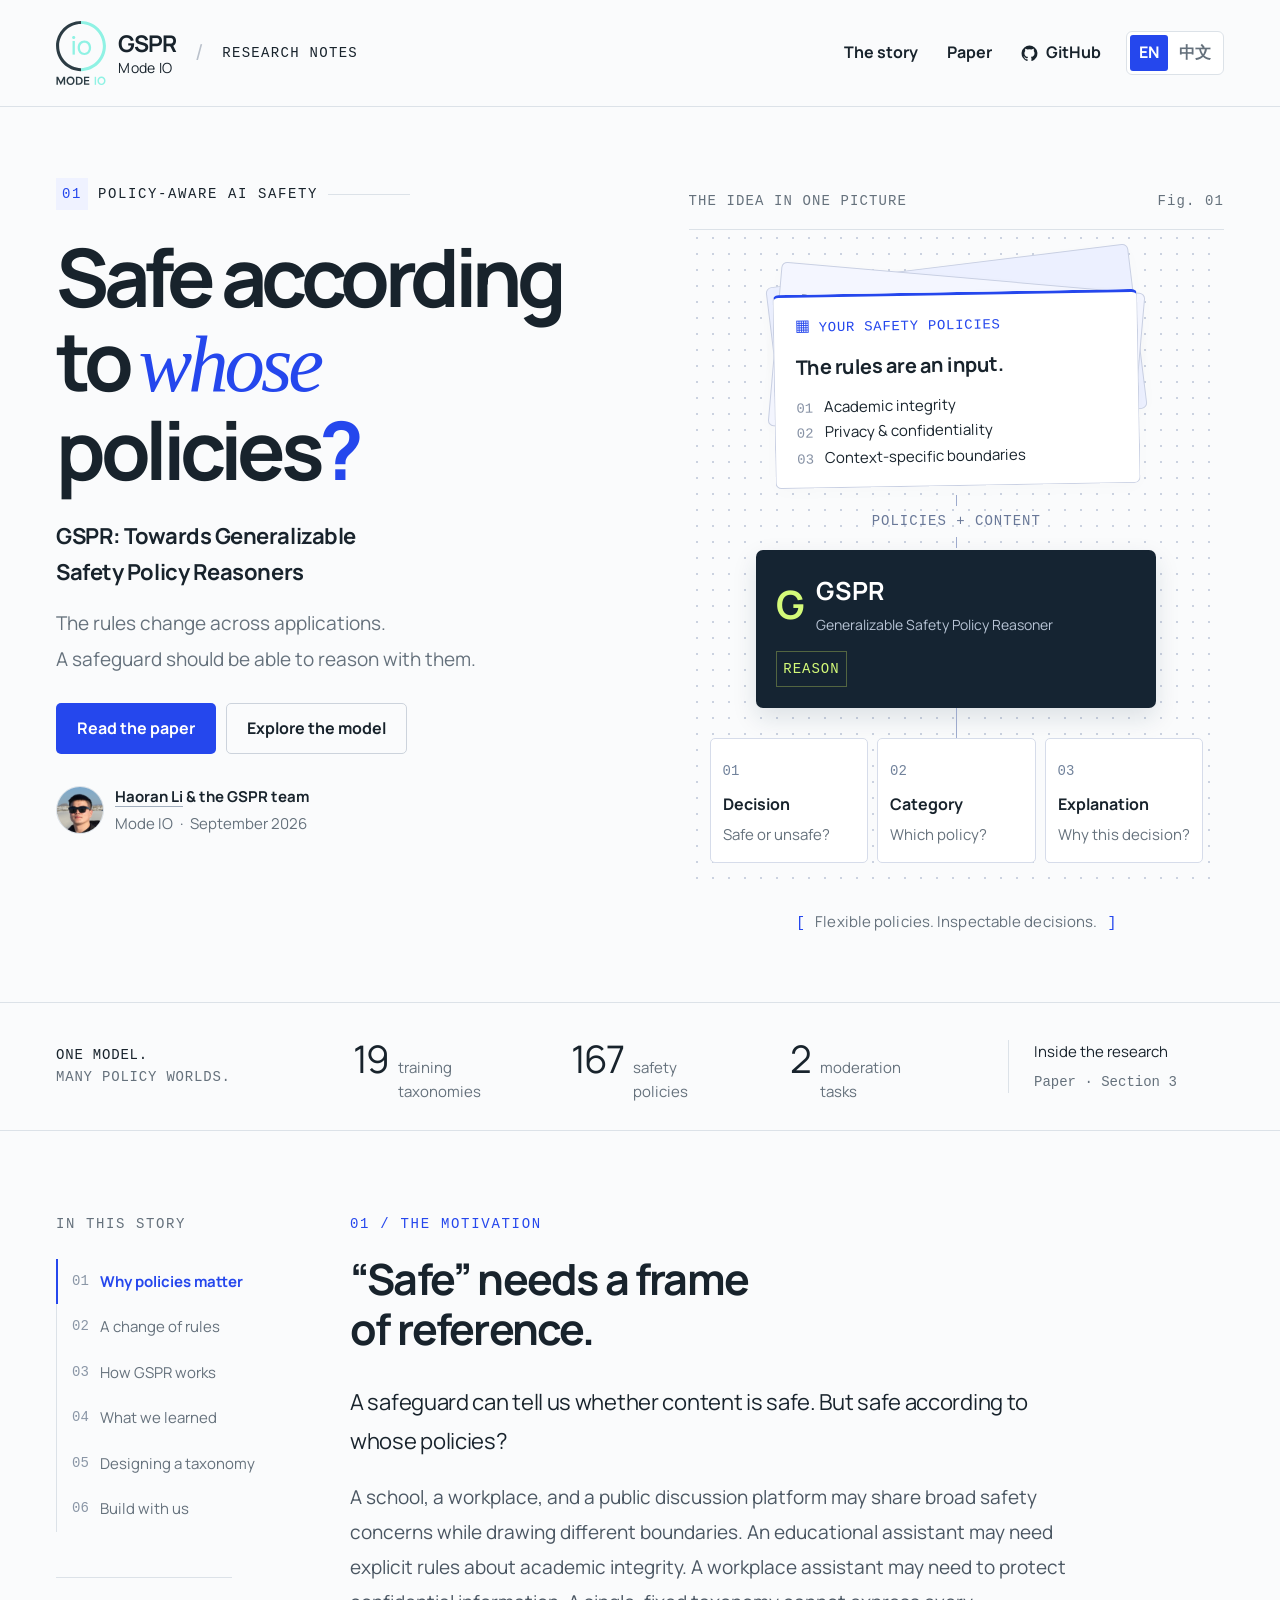
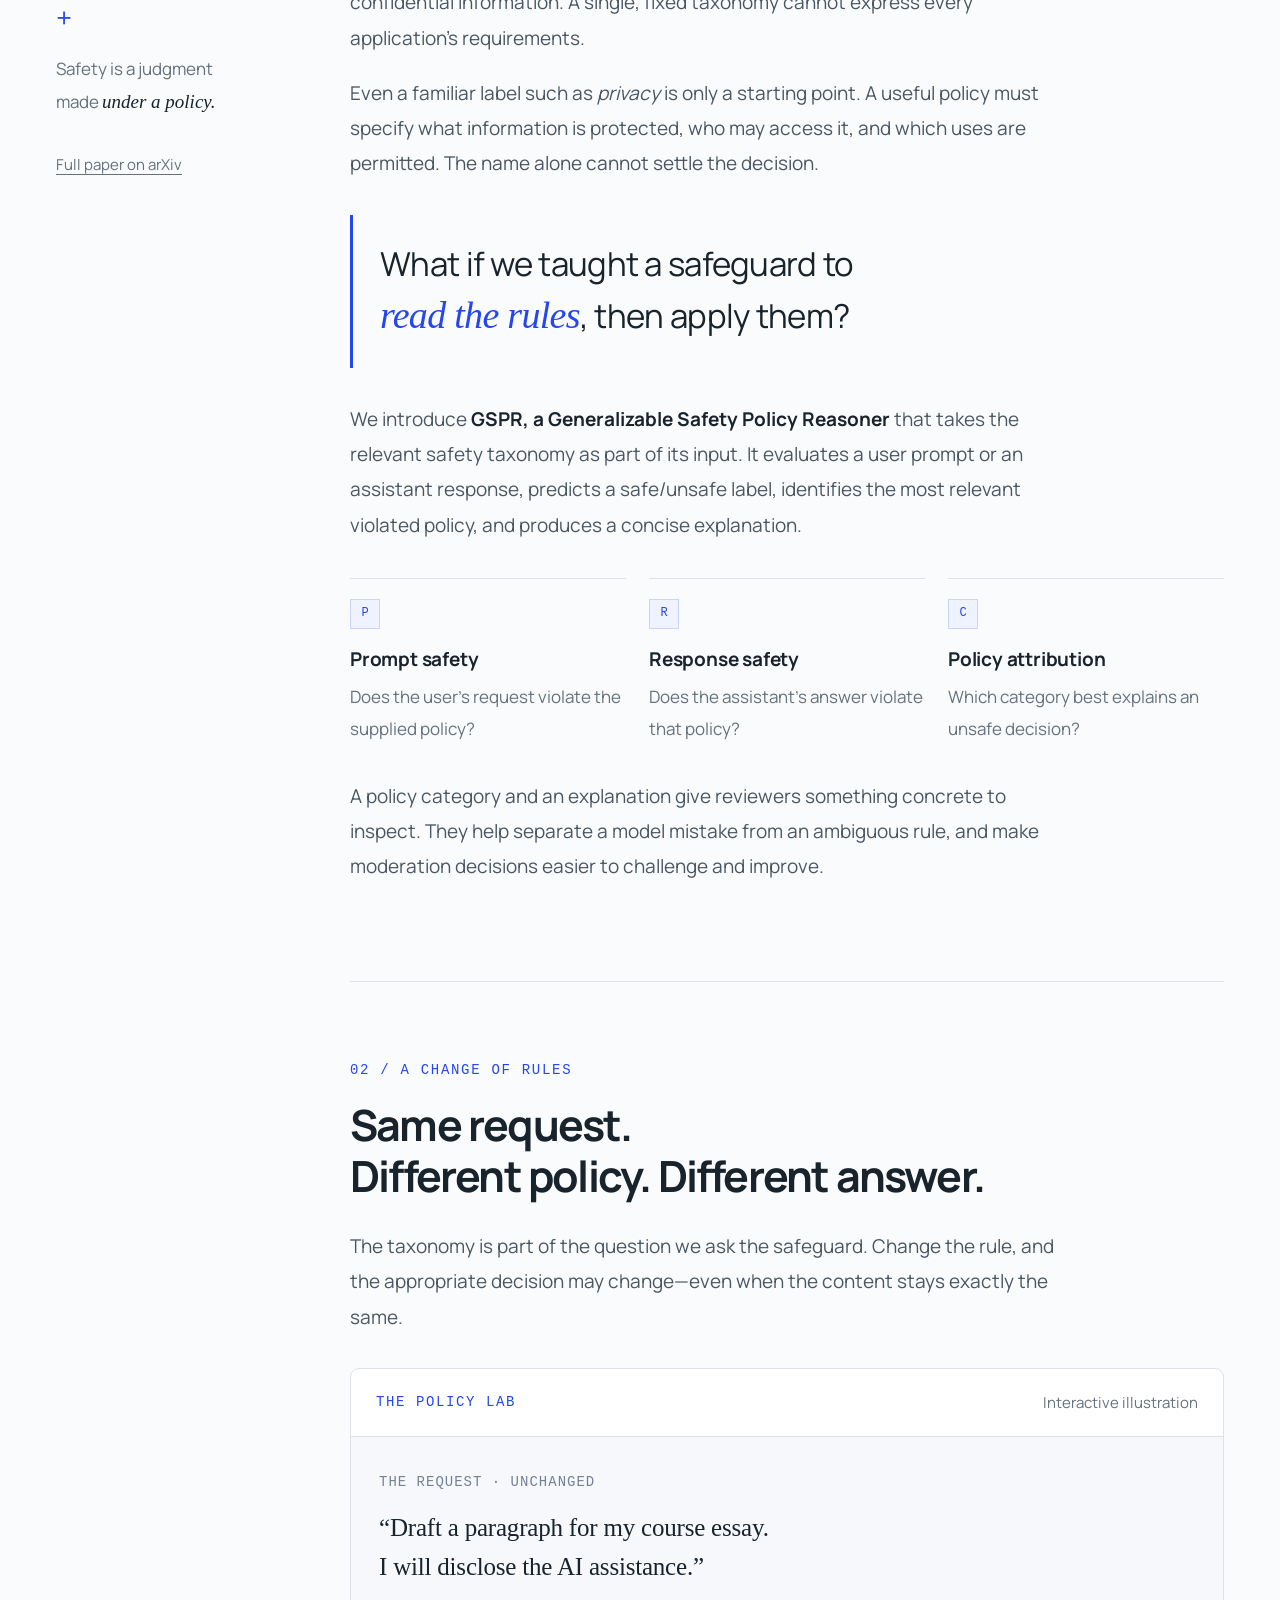
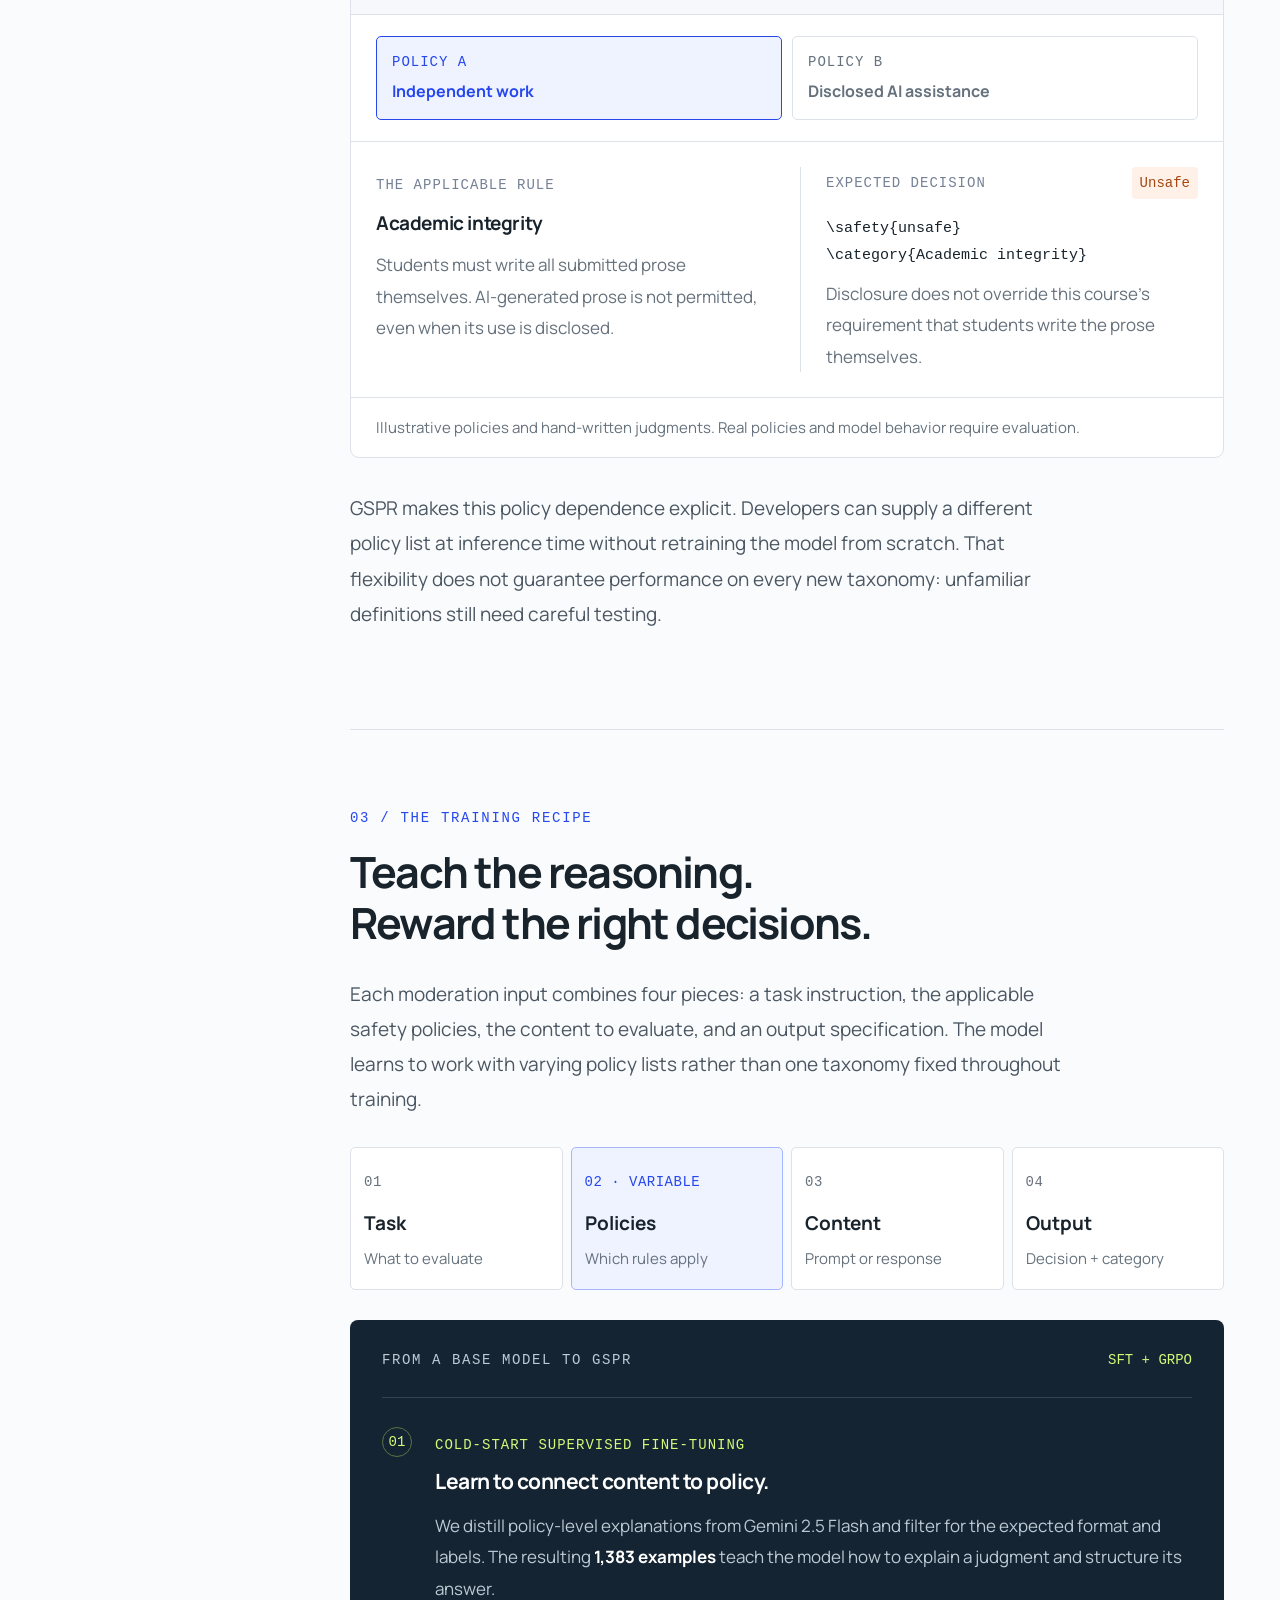
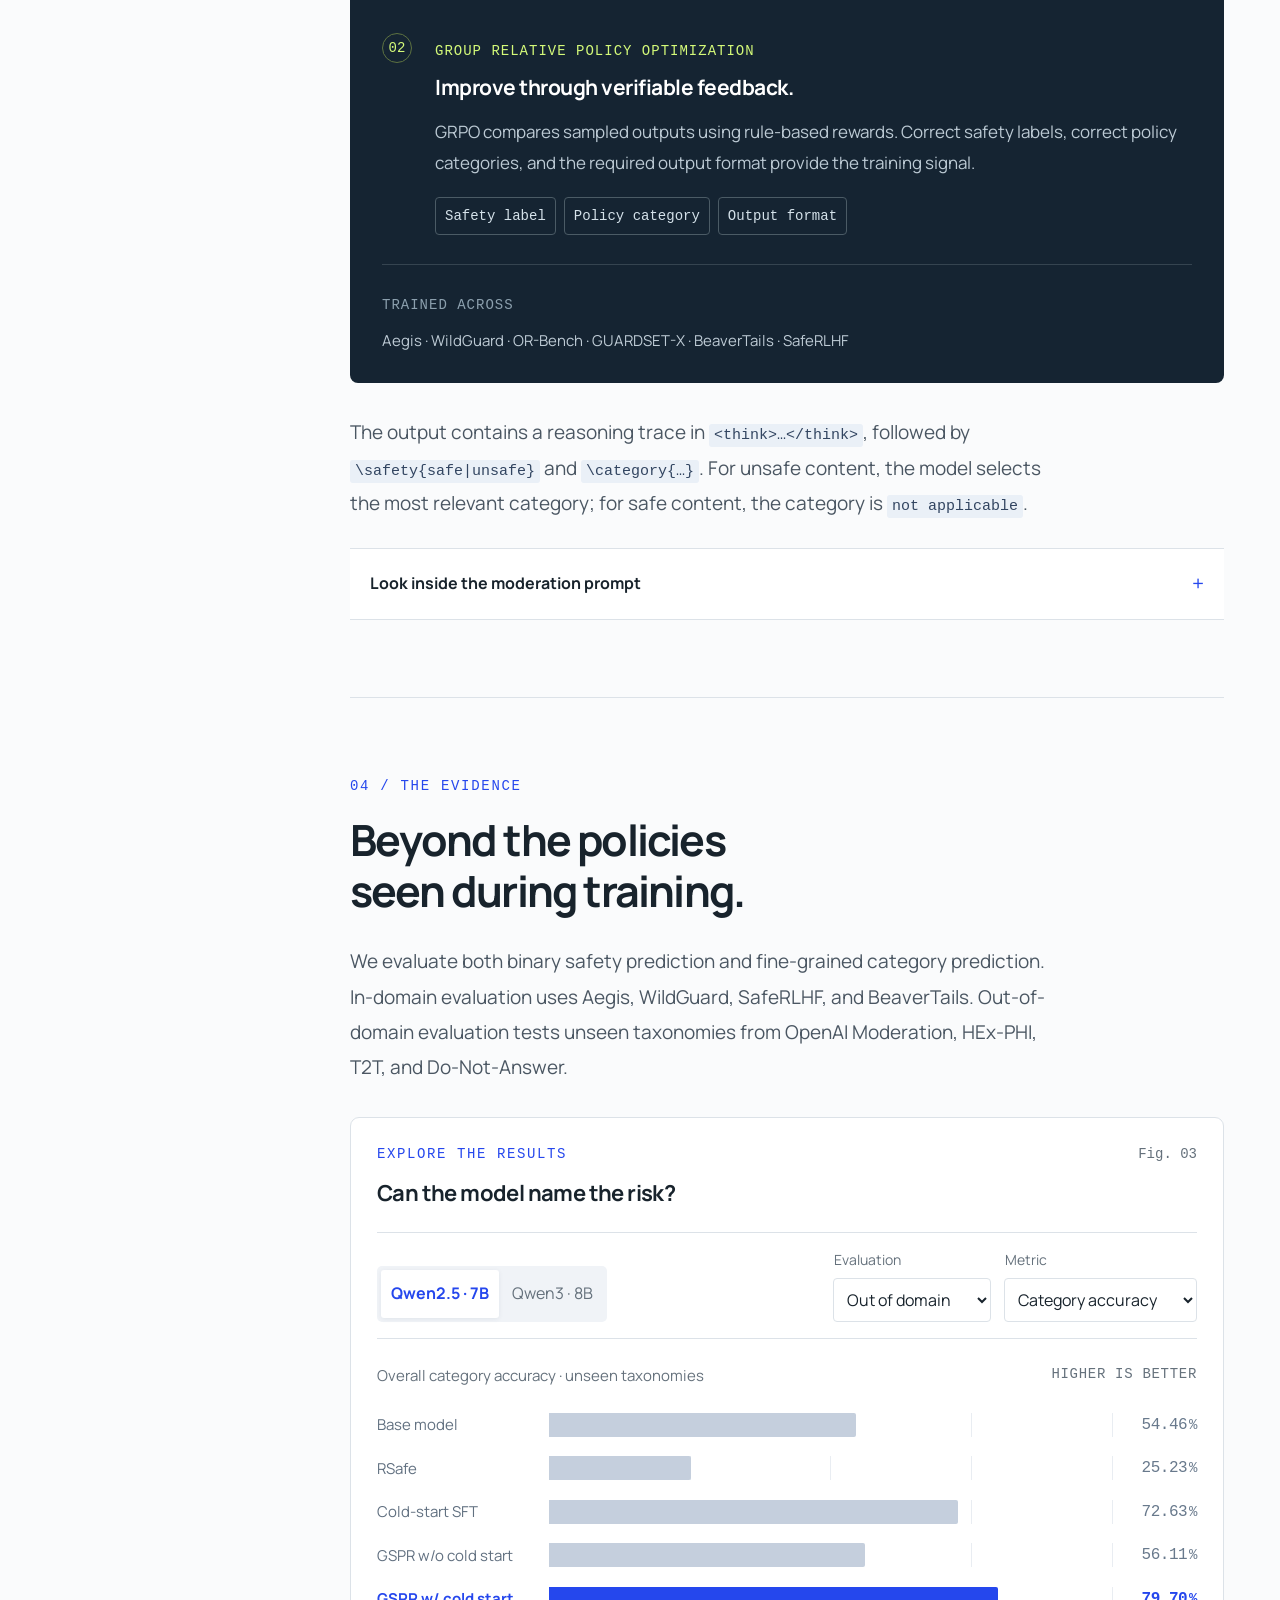
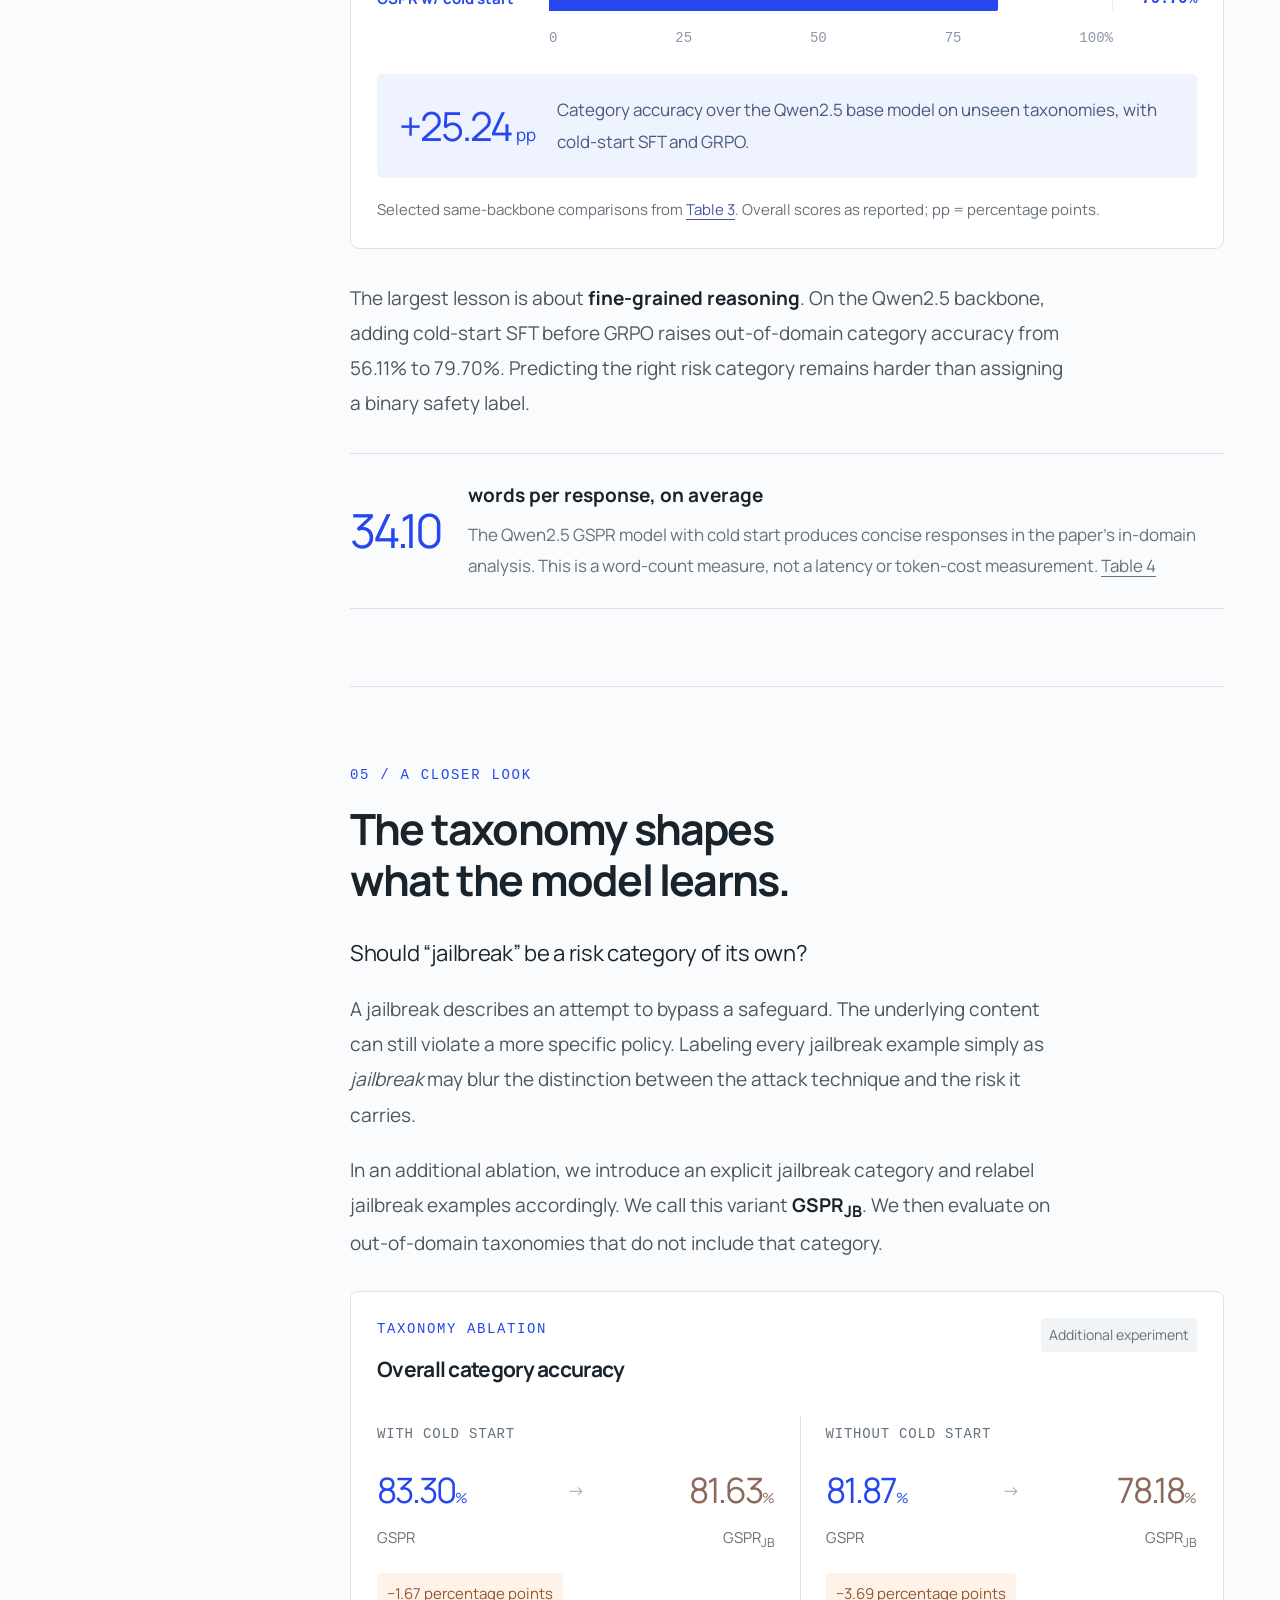
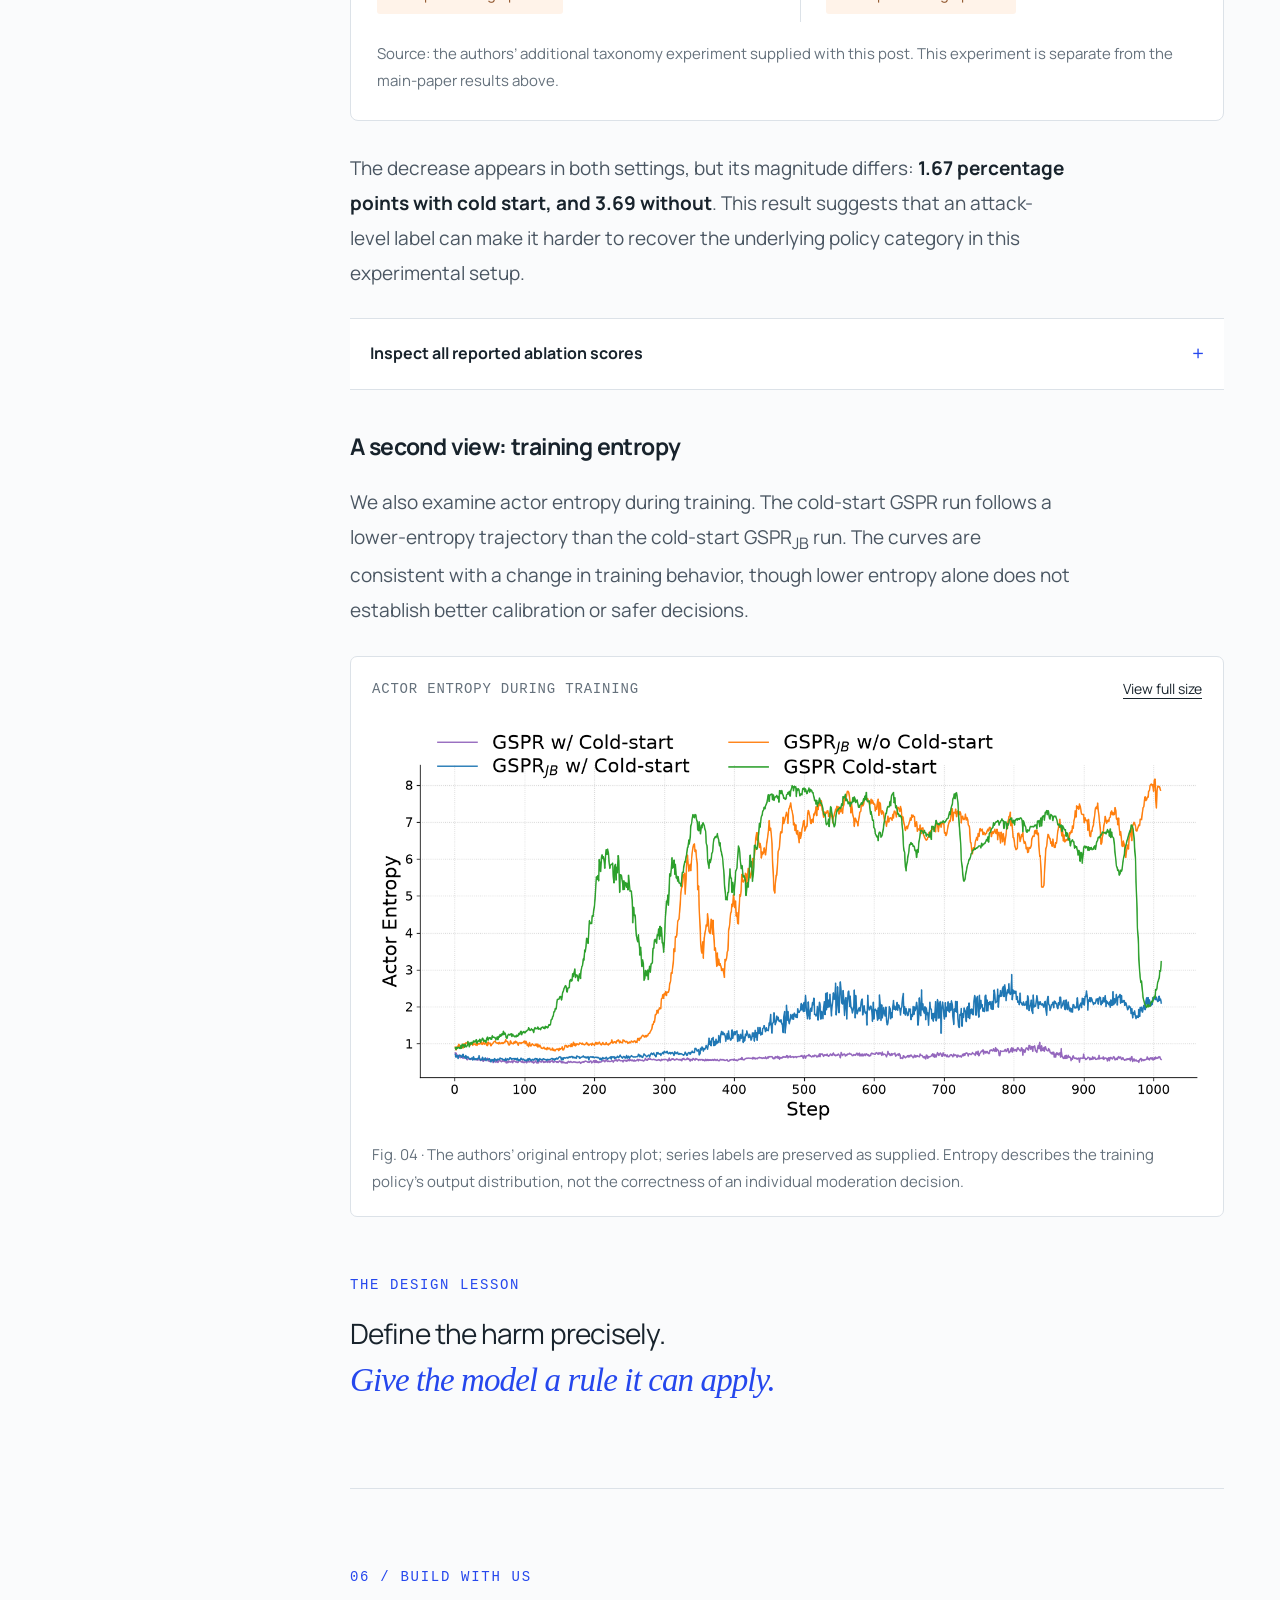
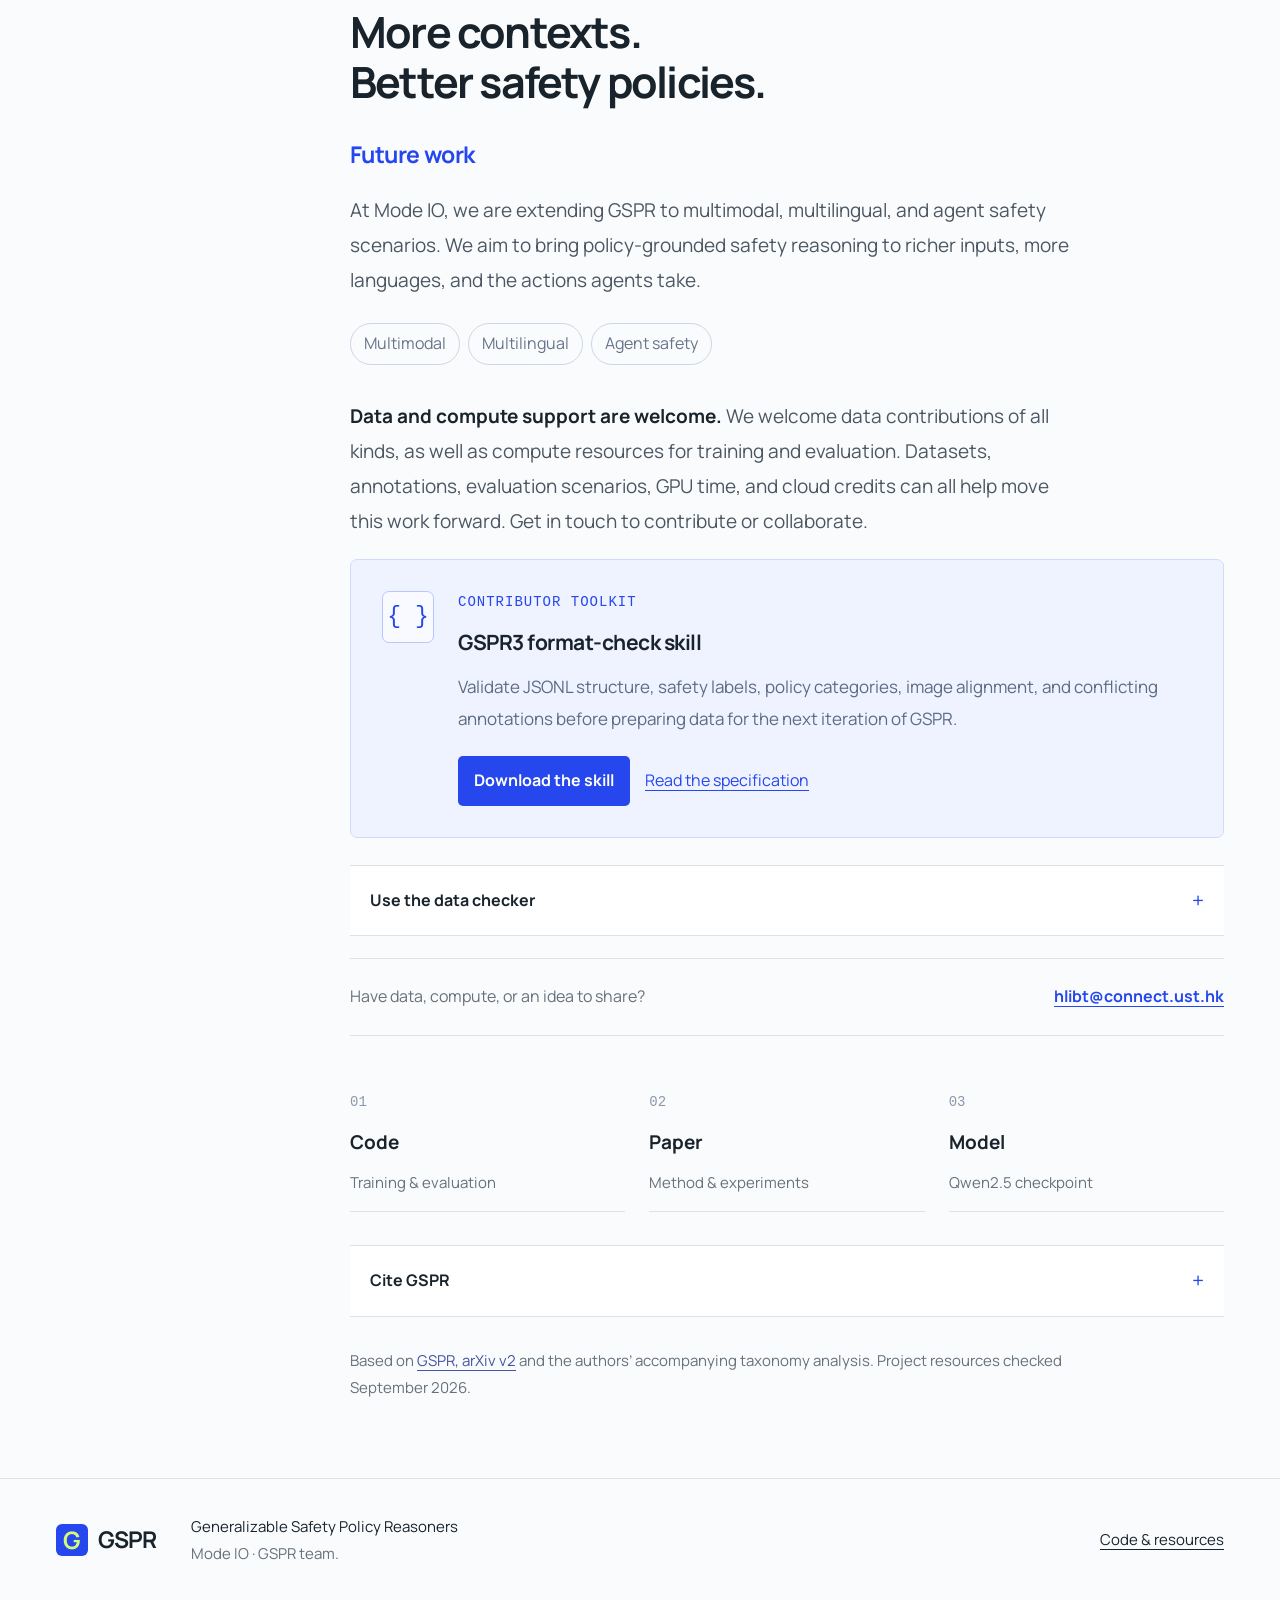
==== commit 5f14e4fd: "update html" ====
--- a/docs/index.html
+++ b/docs/index.html
@@ -12,7 +12,7 @@
   <link rel="icon" type="image/svg+xml" href="data:image/svg+xml,%3Csvg xmlns='http://www.w3.org/2000/svg' viewBox='0 0 64 64'%3E%3Crect width='64' height='64' rx='14' fill='%232547ed'/%3E%3Cpath d='M44 19H24L17 26v19h27V32H31' fill='none' stroke='%23d4fa79' stroke-width='7'/%3E%3C/svg%3E">
   <link rel="alternate" hreflang="en" href="index.html">
   <link rel="alternate" hreflang="zh-CN" href="zh.html">
-  <link rel="stylesheet" href="styles.css">
+  <link rel="stylesheet" href="styles.css?v=20260929-avatar-fix">
   <script src="app.js" defer></script>
 </head>
 <body>
@@ -32,7 +32,7 @@
         <p class="hero-subtitle">GSPR: Towards Generalizable<br>Safety Policy Reasoners</p>
         <p class="hero-description">The rules change across applications.<br>A safeguard should be able to reason with them.</p>
         <div class="hero-actions"><a class="button primary" href="https://arxiv.org/abs/2509.24418" target="_blank" rel="noopener noreferrer">Read the paper</a><a class="button secondary" href="https://huggingface.co/teapotlid/GSPR_Qwen2.5" target="_blank" rel="noopener noreferrer">Explore the model</a></div>
-        <div class="hero-byline"><a class="author-avatar" href="https://teapotliid.github.io/" target="_blank" rel="noopener noreferrer" aria-label="Visit Haoran Li’s homepage"><img src="assets/haoran-li.jpg" width="4096" height="3072" alt="Haoran Li" decoding="async"></a><span><strong><a class="author-link" href="https://teapotliid.github.io/" target="_blank" rel="noopener noreferrer">Haoran Li</a> &amp; the GSPR team</strong><br>Mode IO <span class="meta-dot">·</span> September 2026</span></div>
+        <div class="hero-byline"><a class="author-avatar" href="https://teapotliid.github.io/" target="_blank" rel="noopener noreferrer" aria-label="Visit Haoran Li’s homepage" style="position:relative;display:inline-block;width:48px;height:48px;min-width:48px;max-width:48px;min-height:48px;max-height:48px;flex:0 0 48px;overflow:hidden;border-radius:50%;vertical-align:middle"><img src="assets/haoran-li.jpg" width="48" height="48" alt="Haoran Li" decoding="async" style="position:absolute;display:block;width:192px;height:144px;max-width:none;left:-107.52px;top:-45.12px"></a><span><strong><a class="author-link" href="https://teapotliid.github.io/" target="_blank" rel="noopener noreferrer">Haoran Li</a> &amp; the GSPR team</strong><br>Mode IO <span class="meta-dot">·</span> September 2026</span></div>
       </div>
       <div class="hero-visual">
         <div class="diagram-caption"><span>THE IDEA IN ONE PICTURE</span><span>Fig. 01</span></div>
--- a/docs/styles.css
+++ b/docs/styles.css
@@ -1,7 +1,7 @@
 @font-face{font-family:Manrope;src:url('assets/manrope-regular.ttf') format('truetype');font-weight:400;font-display:swap}
 @font-face{font-family:Manrope;src:url('assets/manrope-bold.ttf') format('truetype');font-weight:600 800;font-display:swap}
 :root{--paper:#fafbfc;--white:#fff;--ink:#18232c;--muted:#65717c;--line:#dce2e8;--blue:#2547ed;--blue-dark:#1633c5;--blue-light:#eff2ff;--lime:#d4fa79;--navy:#152432;--serif:Georgia,'Times New Roman',serif;--sans:Manrope,-apple-system,BlinkMacSystemFont,'Segoe UI',Arial,sans-serif;--mono:'SFMono-Regular',Consolas,'Liberation Mono',monospace}
-*{box-sizing:border-box}html{scroll-behavior:smooth;scroll-padding-top:110px}body{margin:0;background:var(--paper);color:var(--ink);font-family:var(--sans);-webkit-font-smoothing:antialiased;font-size:1rem}a{color:inherit;text-underline-offset:4px}button,a{-webkit-tap-highlight-color:transparent}button,input,select{font:inherit}button{cursor:pointer}button:disabled{cursor:default}button:focus-visible,a:focus-visible,summary:focus-visible,select:focus-visible,[tabindex]:focus-visible{outline:3px solid var(--blue);outline-offset:5px}::selection{background:var(--lime);color:var(--ink)}.page-width{max-width:1320px;margin-inline:auto;padding-inline:56px}.blue{color:var(--blue)}.skip-link{position:fixed;top:-80px;left:20px;background:var(--ink);color:#fff;padding:16px;z-index:100}.skip-link:focus{top:15px}.reading-progress{position:fixed;top:0;left:0;width:100%;height:3px;z-index:60}.reading-progress span{display:block;width:0;height:100%;background:var(--blue)}.site-header{position:sticky;top:0;background:rgba(250,251,252,.94);backdrop-filter:blur(16px);z-index:50;border-bottom:1px solid var(--line)}.header-inner{max-width:1320px;margin:auto;padding:21px 56px;display:flex;align-items:center;justify-content:space-between;gap:20px}.brand{display:inline-flex;align-items:center;gap:10px;text-decoration:none;font-size:1.4375rem;font-weight:800;letter-spacing:-1px;white-space:nowrap}.brand-mark{display:grid;place-items:center;width:32px;height:32px;color:var(--lime);background:var(--blue);font-size:1.5rem;line-height:1;border-radius:6px;letter-spacing:-2px;padding-right:2px}.brand-separator{font-size:1.375rem;color:#bac1cb;font-weight:400;margin:0 7px}.brand-detail{font-family:var(--mono);font-size:0.6875rem;font-weight:400;letter-spacing:1.3px}.site-header nav{display:flex;align-items:center;gap:29px;font-size:0.8125rem;font-weight:600}.site-header nav a{text-decoration:none}.site-header nav a:hover{color:var(--blue)}.nav-github{display:flex;align-items:center;gap:8px}.nav-github svg{width:17px;height:17px}.hero{display:grid;grid-template-columns:1.06fr 1fr;gap:65px;padding-top:71px;padding-bottom:65px}.eyebrow{font:0.6875rem/1.5 var(--mono);letter-spacing:1.6px;display:flex;align-items:center;gap:10px}.edition{display:inline-grid;place-items:center;color:var(--blue);background:var(--blue-light);width:25px;height:25px;font-size:0.625rem}.edition-line{height:1px;background:var(--line);flex:1;max-width:82px}.hero h1{font-size:clamp(3.75rem,6.3vw,5.3125rem);font-weight:600;line-height:1.045;letter-spacing:-5.5px;margin:24px 0 27px}.hero h1 em{font-family:var(--serif);font-weight:400;color:var(--blue);letter-spacing:-4px}.hero-subtitle{font-size:1.25rem;font-weight:600;line-height:1.55;letter-spacing:-.45px;margin:0 0 16px}.hero-description{font-size:0.9375rem;line-height:1.75;color:var(--muted);margin:0 0 26px}.hero-actions{display:flex;flex-wrap:wrap;gap:10px}.button{display:inline-flex;align-items:center;justify-content:center;min-height:45px;padding:12px 20px;gap:8px;border:1px solid transparent;border-radius:5px;font-size:0.8125rem;font-weight:700;line-height:1.4;text-decoration:none;transition:background .2s,transform .2s}.button:hover{transform:translateY(-2px)}.primary{background:var(--blue);color:white}.primary:hover{background:var(--blue-dark)}.secondary{background:transparent;border-color:#ccd3dc;color:var(--ink)}.secondary:hover{background:#eef1f5}.hero-byline{display:flex;align-items:center;gap:11px;margin-top:29px;font-size:0.6875rem;line-height:1.9;color:var(--muted)}.hero-byline strong{font-weight:600;color:var(--ink)}.author-avatar{position:relative;display:block;width:3rem;height:3rem;flex-shrink:0;border:1px solid var(--line);border-radius:50%;overflow:hidden;background:#e9f0f6}.author-avatar img{position:absolute;display:block;width:400%;height:300%;max-width:none;left:-224%;top:-94%}.meta-dot{margin:0 4px}.hero-visual{align-self:center;padding-top:12px}.diagram-caption{display:flex;justify-content:space-between;font:0.625rem/1.5 var(--mono);letter-spacing:1.1px;color:var(--muted);padding-bottom:17px;border-bottom:1px solid var(--line)}.policy-diagram{padding:35px 21px 27px;position:relative;background-image:radial-gradient(#cbd2e0 .8px,transparent .8px);background-size:16px 16px}.policy-stack{position:relative;height:206px;max-width:365px;margin:auto}.policy-sheet{position:absolute;border:1px solid #c9d0e3;border-radius:6px;background:#fff;padding:17px 21px;width:100%;box-shadow:0 4px 18px #12233204}.sheet-back{top:0;transform:rotate(-7deg);background:#ecf0ff;height:166px;color:#7680a9}.sheet-mid{top:12px;transform:rotate(5deg);background:#f4f6ff;height:165px;color:#7680a9}.sheet-back>span,.sheet-mid>span{font:0.625rem var(--mono);letter-spacing:1px}.sheet-back i,.sheet-mid i{display:block;width:55%;height:5px;background:#dbe1f2;margin:14px 0}.sheet-front{top:27px;transform:rotate(-1deg);border-top:3px solid var(--blue)}.sheet-top{display:flex;gap:8px;align-items:center;font:0.625rem var(--mono);letter-spacing:.7px;color:var(--blue)}.mini-grid{font-size:1rem}.sheet-front b{display:block;font-size:1.125rem;letter-spacing:-.5px;margin:12px 0}.policy-item{display:flex;gap:11px;font-size:0.6875rem;line-height:1.95}.policy-item>span{font-family:var(--mono);font-size:0.5625rem;color:#8792a5}.connector{display:flex;justify-content:center;align-items:center;gap:10px;position:relative}.connector-one{height:48px;flex-direction:column;gap:4px}.connector span{width:1px;background:#9daacd;height:11px}.connector small{font:0.5rem var(--mono);letter-spacing:1px;color:#697898}.reasoner{background:var(--navy);color:white;display:flex;align-items:center;gap:14px;max-width:400px;margin:auto;padding:21px 20px;border-radius:7px;box-shadow:0 10px 25px #102d4820}.reasoner-icon{color:var(--lime);font-size:2.4375rem;font-weight:800;letter-spacing:-3px;line-height:1}.reasoner b{font-size:1.5625rem;letter-spacing:.7px}.reasoner div>span{display:block;font-size:0.5625rem;color:#b8c4d5;margin-top:3px}.reasoner-tag{margin-left:auto;color:var(--lime);font:0.5rem var(--mono);letter-spacing:1px;border:1px solid #536541;padding:6px}.connector-two{height:30px}.connector-two span{height:30px}.outputs{display:grid;grid-template-columns:repeat(3,1fr);gap:9px}.outputs>div{position:relative;padding:14px 12px;background:#fff;border:1px solid #d6dcea;border-radius:5px}.output-number{font:0.5625rem var(--mono);color:#71829b}.outputs b{display:block;margin:8px 0 5px;font-size:0.75rem}.outputs small{font-size:0.5625rem;color:var(--muted)}.visual-footnote{padding-top:18px;text-align:center;font-size:0.6875rem;letter-spacing:.1px;color:var(--muted)}.bracket{font-family:var(--mono);color:var(--blue);padding:0 7px}.fact-strip{display:grid;grid-template-columns:1.4fr 1fr 1fr 1fr 1.1fr;align-items:center;gap:22px;border-top:1px solid var(--line);border-bottom:1px solid var(--line);padding-top:25px;padding-bottom:25px}.fact-heading{font:0.625rem/1.7 var(--mono);letter-spacing:.8px}.fact-heading>span{color:var(--muted)}.fact-strip>div:not(:first-child){display:flex;align-items:baseline;gap:10px}.fact-strip strong{font-size:2.375rem;font-weight:500;letter-spacing:-2px}.fact-strip div>span:not(.fact-heading>span){font-size:0.625rem;color:var(--muted);max-width:76px;line-height:1.5}.fact-strip>a{font-size:0.6875rem;text-decoration:none;border-left:1px solid var(--line);padding-left:25px}.fact-strip>a>span{display:block;font:0.5625rem var(--mono);color:var(--muted);margin-top:6px}.article-layout{display:grid;grid-template-columns:225px minmax(0,1fr);gap:69px;padding-top:82px}.contents-inner{position:sticky;top:115px}.contents .eyebrow{font-size:0.625rem;color:var(--muted);margin:0 0 23px}.contents nav{display:flex;flex-direction:column;border-left:1px solid var(--line)}.contents nav a{display:flex;gap:11px;padding:10px 0 10px 14px;font-size:0.6875rem;text-decoration:none;color:var(--muted);border-left:2px solid transparent;margin-left:-1px}.contents nav a>span{font:0.5625rem/1.8 var(--mono);color:#8a96a6}.contents nav a.active{color:var(--blue);border-color:var(--blue);font-weight:700}.contents nav a:hover{color:var(--blue)}.sidebar-note{margin-top:45px;border-top:1px solid var(--line);padding-top:25px;max-width:176px}.small-cross{font-size:1.75rem;line-height:1;color:var(--blue)}.sidebar-note p{font-size:0.8125rem;line-height:1.75;color:var(--muted)}.sidebar-note em{font-family:var(--serif);font-size:1rem;color:var(--ink)}.sidebar-paper{display:inline-block;font-size:0.625rem;color:var(--muted);margin-top:15px}.article-section{padding-bottom:77px;margin-bottom:77px;border-bottom:1px solid var(--line);scroll-margin-top:100px}.section-kicker{font:0.625rem/1.5 var(--mono);letter-spacing:1.7px;color:var(--blue);margin:0 0 18px}.article-section h2{font-size:2.6875rem;line-height:1.18;letter-spacing:-1.8px;font-weight:600;margin:0 0 28px;max-width:740px}.article-section>p:not(.section-kicker),.prose p{font-size:1rem;line-height:1.95;color:#4a5662;margin:20px 0;max-width:720px}.article-section>p.lead{font-size:1.25rem;line-height:1.65;color:var(--ink);letter-spacing:-.3px}.article-section strong{font-weight:700;color:var(--ink)}.article-section blockquote{font-size:2.0625rem;line-height:1.45;letter-spacing:-.7px;margin:34px 0;padding:25px 0 25px 27px;border-left:3px solid var(--blue);color:var(--ink)}.article-section blockquote em{font-family:var(--serif);color:var(--blue);font-size:2.375rem;font-weight:400}.task-grid{display:grid;grid-template-columns:repeat(3,1fr);gap:23px;margin:35px 0}.task-grid>div{border-top:1px solid var(--line);padding-top:20px}.task-icon{display:grid;place-items:center;width:30px;height:30px;border:1px solid #cbd4fa;color:var(--blue);font-family:var(--mono);font-size:0.75rem;background:var(--blue-light)}.task-grid h3{font-size:0.875rem;letter-spacing:-.2px;margin:16px 0 8px}.task-grid p{font-size:0.75rem;line-height:1.8;color:var(--muted);margin:0}.site-footer{border-top:1px solid var(--line);padding-block:34px;display:flex;align-items:center;gap:35px}.site-footer p{font-size:0.6875rem;line-height:1.8;margin:0}.site-footer p span{color:var(--muted)}.site-footer>a:last-child{margin-left:auto;font-size:0.6875rem}.toast{position:fixed;bottom:24px;left:50%;transform:translate(-50%,15px);background:var(--navy);color:white;font-size:0.8125rem;padding:13px 20px;border-radius:6px;opacity:0;pointer-events:none;transition:opacity .2s,transform .2s;z-index:80}.toast.visible{opacity:1;transform:translate(-50%,0)}
+*{box-sizing:border-box}html{scroll-behavior:smooth;scroll-padding-top:110px}body{margin:0;background:var(--paper);color:var(--ink);font-family:var(--sans);-webkit-font-smoothing:antialiased;font-size:1rem}a{color:inherit;text-underline-offset:4px}button,a{-webkit-tap-highlight-color:transparent}button,input,select{font:inherit}button{cursor:pointer}button:disabled{cursor:default}button:focus-visible,a:focus-visible,summary:focus-visible,select:focus-visible,[tabindex]:focus-visible{outline:3px solid var(--blue);outline-offset:5px}::selection{background:var(--lime);color:var(--ink)}.page-width{max-width:1320px;margin-inline:auto;padding-inline:56px}.blue{color:var(--blue)}.skip-link{position:fixed;top:-80px;left:20px;background:var(--ink);color:#fff;padding:16px;z-index:100}.skip-link:focus{top:15px}.reading-progress{position:fixed;top:0;left:0;width:100%;height:3px;z-index:60}.reading-progress span{display:block;width:0;height:100%;background:var(--blue)}.site-header{position:sticky;top:0;background:rgba(250,251,252,.94);backdrop-filter:blur(16px);z-index:50;border-bottom:1px solid var(--line)}.header-inner{max-width:1320px;margin:auto;padding:21px 56px;display:flex;align-items:center;justify-content:space-between;gap:20px}.brand{display:inline-flex;align-items:center;gap:10px;text-decoration:none;font-size:1.4375rem;font-weight:800;letter-spacing:-1px;white-space:nowrap}.brand-mark{display:grid;place-items:center;width:32px;height:32px;color:var(--lime);background:var(--blue);font-size:1.5rem;line-height:1;border-radius:6px;letter-spacing:-2px;padding-right:2px}.brand-separator{font-size:1.375rem;color:#bac1cb;font-weight:400;margin:0 7px}.brand-detail{font-family:var(--mono);font-size:0.6875rem;font-weight:400;letter-spacing:1.3px}.site-header nav{display:flex;align-items:center;gap:29px;font-size:0.8125rem;font-weight:600}.site-header nav a{text-decoration:none}.site-header nav a:hover{color:var(--blue)}.nav-github{display:flex;align-items:center;gap:8px}.nav-github svg{width:17px;height:17px}.hero{display:grid;grid-template-columns:1.06fr 1fr;gap:65px;padding-top:71px;padding-bottom:65px}.eyebrow{font:0.6875rem/1.5 var(--mono);letter-spacing:1.6px;display:flex;align-items:center;gap:10px}.edition{display:inline-grid;place-items:center;color:var(--blue);background:var(--blue-light);width:25px;height:25px;font-size:0.625rem}.edition-line{height:1px;background:var(--line);flex:1;max-width:82px}.hero h1{font-size:clamp(3.75rem,6.3vw,5.3125rem);font-weight:600;line-height:1.045;letter-spacing:-5.5px;margin:24px 0 27px}.hero h1 em{font-family:var(--serif);font-weight:400;color:var(--blue);letter-spacing:-4px}.hero-subtitle{font-size:1.25rem;font-weight:600;line-height:1.55;letter-spacing:-.45px;margin:0 0 16px}.hero-description{font-size:0.9375rem;line-height:1.75;color:var(--muted);margin:0 0 26px}.hero-actions{display:flex;flex-wrap:wrap;gap:10px}.button{display:inline-flex;align-items:center;justify-content:center;min-height:45px;padding:12px 20px;gap:8px;border:1px solid transparent;border-radius:5px;font-size:0.8125rem;font-weight:700;line-height:1.4;text-decoration:none;transition:background .2s,transform .2s}.button:hover{transform:translateY(-2px)}.primary{background:var(--blue);color:white}.primary:hover{background:var(--blue-dark)}.secondary{background:transparent;border-color:#ccd3dc;color:var(--ink)}.secondary:hover{background:#eef1f5}.hero-byline{display:flex;align-items:center;gap:11px;margin-top:29px;font-size:0.6875rem;line-height:1.9;color:var(--muted)}.hero-byline strong{font-weight:600;color:var(--ink)}.author-avatar{position:relative;display:inline-block;width:48px;height:48px;min-width:48px;max-width:48px;min-height:48px;max-height:48px;flex:0 0 48px;border:1px solid var(--line);border-radius:50%;overflow:hidden;background:#e9f0f6;vertical-align:middle}.author-avatar img{position:absolute;display:block;width:192px;height:144px;max-width:none;left:-107.52px;top:-45.12px}.meta-dot{margin:0 4px}.hero-visual{align-self:center;padding-top:12px}.diagram-caption{display:flex;justify-content:space-between;font:0.625rem/1.5 var(--mono);letter-spacing:1.1px;color:var(--muted);padding-bottom:17px;border-bottom:1px solid var(--line)}.policy-diagram{padding:35px 21px 27px;position:relative;background-image:radial-gradient(#cbd2e0 .8px,transparent .8px);background-size:16px 16px}.policy-stack{position:relative;height:206px;max-width:365px;margin:auto}.policy-sheet{position:absolute;border:1px solid #c9d0e3;border-radius:6px;background:#fff;padding:17px 21px;width:100%;box-shadow:0 4px 18px #12233204}.sheet-back{top:0;transform:rotate(-7deg);background:#ecf0ff;height:166px;color:#7680a9}.sheet-mid{top:12px;transform:rotate(5deg);background:#f4f6ff;height:165px;color:#7680a9}.sheet-back>span,.sheet-mid>span{font:0.625rem var(--mono);letter-spacing:1px}.sheet-back i,.sheet-mid i{display:block;width:55%;height:5px;background:#dbe1f2;margin:14px 0}.sheet-front{top:27px;transform:rotate(-1deg);border-top:3px solid var(--blue)}.sheet-top{display:flex;gap:8px;align-items:center;font:0.625rem var(--mono);letter-spacing:.7px;color:var(--blue)}.mini-grid{font-size:1rem}.sheet-front b{display:block;font-size:1.125rem;letter-spacing:-.5px;margin:12px 0}.policy-item{display:flex;gap:11px;font-size:0.6875rem;line-height:1.95}.policy-item>span{font-family:var(--mono);font-size:0.5625rem;color:#8792a5}.connector{display:flex;justify-content:center;align-items:center;gap:10px;position:relative}.connector-one{height:48px;flex-direction:column;gap:4px}.connector span{width:1px;background:#9daacd;height:11px}.connector small{font:0.5rem var(--mono);letter-spacing:1px;color:#697898}.reasoner{background:var(--navy);color:white;display:flex;align-items:center;gap:14px;max-width:400px;margin:auto;padding:21px 20px;border-radius:7px;box-shadow:0 10px 25px #102d4820}.reasoner-icon{color:var(--lime);font-size:2.4375rem;font-weight:800;letter-spacing:-3px;line-height:1}.reasoner b{font-size:1.5625rem;letter-spacing:.7px}.reasoner div>span{display:block;font-size:0.5625rem;color:#b8c4d5;margin-top:3px}.reasoner-tag{margin-left:auto;color:var(--lime);font:0.5rem var(--mono);letter-spacing:1px;border:1px solid #536541;padding:6px}.connector-two{height:30px}.connector-two span{height:30px}.outputs{display:grid;grid-template-columns:repeat(3,1fr);gap:9px}.outputs>div{position:relative;padding:14px 12px;background:#fff;border:1px solid #d6dcea;border-radius:5px}.output-number{font:0.5625rem var(--mono);color:#71829b}.outputs b{display:block;margin:8px 0 5px;font-size:0.75rem}.outputs small{font-size:0.5625rem;color:var(--muted)}.visual-footnote{padding-top:18px;text-align:center;font-size:0.6875rem;letter-spacing:.1px;color:var(--muted)}.bracket{font-family:var(--mono);color:var(--blue);padding:0 7px}.fact-strip{display:grid;grid-template-columns:1.4fr 1fr 1fr 1fr 1.1fr;align-items:center;gap:22px;border-top:1px solid var(--line);border-bottom:1px solid var(--line);padding-top:25px;padding-bottom:25px}.fact-heading{font:0.625rem/1.7 var(--mono);letter-spacing:.8px}.fact-heading>span{color:var(--muted)}.fact-strip>div:not(:first-child){display:flex;align-items:baseline;gap:10px}.fact-strip strong{font-size:2.375rem;font-weight:500;letter-spacing:-2px}.fact-strip div>span:not(.fact-heading>span){font-size:0.625rem;color:var(--muted);max-width:76px;line-height:1.5}.fact-strip>a{font-size:0.6875rem;text-decoration:none;border-left:1px solid var(--line);padding-left:25px}.fact-strip>a>span{display:block;font:0.5625rem var(--mono);color:var(--muted);margin-top:6px}.article-layout{display:grid;grid-template-columns:225px minmax(0,1fr);gap:69px;padding-top:82px}.contents-inner{position:sticky;top:115px}.contents .eyebrow{font-size:0.625rem;color:var(--muted);margin:0 0 23px}.contents nav{display:flex;flex-direction:column;border-left:1px solid var(--line)}.contents nav a{display:flex;gap:11px;padding:10px 0 10px 14px;font-size:0.6875rem;text-decoration:none;color:var(--muted);border-left:2px solid transparent;margin-left:-1px}.contents nav a>span{font:0.5625rem/1.8 var(--mono);color:#8a96a6}.contents nav a.active{color:var(--blue);border-color:var(--blue);font-weight:700}.contents nav a:hover{color:var(--blue)}.sidebar-note{margin-top:45px;border-top:1px solid var(--line);padding-top:25px;max-width:176px}.small-cross{font-size:1.75rem;line-height:1;color:var(--blue)}.sidebar-note p{font-size:0.8125rem;line-height:1.75;color:var(--muted)}.sidebar-note em{font-family:var(--serif);font-size:1rem;color:var(--ink)}.sidebar-paper{display:inline-block;font-size:0.625rem;color:var(--muted);margin-top:15px}.article-section{padding-bottom:77px;margin-bottom:77px;border-bottom:1px solid var(--line);scroll-margin-top:100px}.section-kicker{font:0.625rem/1.5 var(--mono);letter-spacing:1.7px;color:var(--blue);margin:0 0 18px}.article-section h2{font-size:2.6875rem;line-height:1.18;letter-spacing:-1.8px;font-weight:600;margin:0 0 28px;max-width:740px}.article-section>p:not(.section-kicker),.prose p{font-size:1rem;line-height:1.95;color:#4a5662;margin:20px 0;max-width:720px}.article-section>p.lead{font-size:1.25rem;line-height:1.65;color:var(--ink);letter-spacing:-.3px}.article-section strong{font-weight:700;color:var(--ink)}.article-section blockquote{font-size:2.0625rem;line-height:1.45;letter-spacing:-.7px;margin:34px 0;padding:25px 0 25px 27px;border-left:3px solid var(--blue);color:var(--ink)}.article-section blockquote em{font-family:var(--serif);color:var(--blue);font-size:2.375rem;font-weight:400}.task-grid{display:grid;grid-template-columns:repeat(3,1fr);gap:23px;margin:35px 0}.task-grid>div{border-top:1px solid var(--line);padding-top:20px}.task-icon{display:grid;place-items:center;width:30px;height:30px;border:1px solid #cbd4fa;color:var(--blue);font-family:var(--mono);font-size:0.75rem;background:var(--blue-light)}.task-grid h3{font-size:0.875rem;letter-spacing:-.2px;margin:16px 0 8px}.task-grid p{font-size:0.75rem;line-height:1.8;color:var(--muted);margin:0}.site-footer{border-top:1px solid var(--line);padding-block:34px;display:flex;align-items:center;gap:35px}.site-footer p{font-size:0.6875rem;line-height:1.8;margin:0}.site-footer p span{color:var(--muted)}.site-footer>a:last-child{margin-left:auto;font-size:0.6875rem}.toast{position:fixed;bottom:24px;left:50%;transform:translate(-50%,15px);background:var(--navy);color:white;font-size:0.8125rem;padding:13px 20px;border-radius:6px;opacity:0;pointer-events:none;transition:opacity .2s,transform .2s;z-index:80}.toast.visible{opacity:1;transform:translate(-50%,0)}
 .policy-lab{background:#fff;border:1px solid var(--line);border-radius:9px;overflow:hidden;margin:33px 0}.lab-topline{display:flex;justify-content:space-between;align-items:center;gap:12px;padding:20px 25px;border-bottom:1px solid var(--line)}.lab-topline .eyebrow{margin:0;color:var(--blue)}.lab-label{font-size:0.6875rem;color:var(--muted)}.lab-prompt{padding:27px 28px;background:#f6f8fc}.code-label{font:0.625rem/1.6 var(--mono);letter-spacing:1px;color:#748095}.lab-prompt p{font-family:var(--serif);font-size:1.5625rem;line-height:1.55;margin:15px 0 0;letter-spacing:-.2px}.policy-choices{display:grid;grid-template-columns:1fr 1fr;padding:21px 25px;gap:10px;border-block:1px solid var(--line)}.policy-choice{border:1px solid var(--line);border-radius:5px;padding:14px 15px;text-align:left;background:white;font-size:0.8125rem;font-weight:600;line-height:1.5;color:var(--muted);transition:background .2s,border .2s}.policy-choice>span{display:block;font:0.5625rem var(--mono);letter-spacing:1px;margin-bottom:6px}.policy-choice.selected{background:var(--blue-light);border-color:var(--blue);color:var(--blue)}.policy-choice:hover{border-color:#9cadff}.lab-grid{display:grid;grid-template-columns:1fr 1fr;gap:26px;padding:25px}.lab-grid h3{font-size:1rem;letter-spacing:-.4px;margin:12px 0}.lab-grid p{font-size:0.8125rem;line-height:1.85;color:var(--muted);margin:9px 0 0}.lab-output{border-left:1px solid var(--line);padding-left:25px}.output-heading{display:flex;align-items:center;justify-content:space-between;gap:10px;flex-wrap:wrap;margin-bottom:16px}.decision-badge{font:0.6875rem var(--mono);border-radius:4px;padding:5px 8px}.decision-badge.unsafe{background:#fff1e8;color:#a44711}.decision-badge.safe{background:#eaf7d4;color:#3b6712}.lab-output>code{font-family:var(--mono);font-size:0.6875rem;line-height:1.9;overflow-wrap:anywhere;display:block;color:var(--ink)}.lab-disclaimer{padding:16px 25px;margin:0;border-top:1px solid var(--line);font-size:0.6875rem;line-height:1.7;color:var(--muted)}.prompt-anatomy{display:grid;grid-template-columns:repeat(4,1fr);gap:8px;margin:30px 0}.prompt-anatomy>div{border:1px solid var(--line);padding:16px 13px;background:white;border-radius:5px}.prompt-anatomy>div.variable{background:var(--blue-light);border-color:#a6b5ff}.prompt-anatomy span{font:0.5625rem var(--mono);letter-spacing:.5px;color:var(--muted)}.prompt-anatomy .variable span{color:var(--blue)}.prompt-anatomy b{display:block;font-size:0.9375rem;margin:14px 0 5px}.prompt-anatomy small{font-size:0.625rem;color:var(--muted)}.training-panel{background:var(--navy);border-radius:8px;margin:28px 0 32px;padding:29px 32px;color:#fff}.training-heading{display:flex;align-items:center;justify-content:space-between;gap:15px;padding-bottom:26px;border-bottom:1px solid #354450}.training-heading .eyebrow{font-size:0.625rem;color:#bdcbd6}.training-mini{font:0.625rem var(--mono);color:var(--lime)}.training-step{display:grid;grid-template-columns:33px 1fr;gap:20px;margin-top:29px}.step-number{width:30px;height:30px;display:grid;place-items:center;border:1px solid #5d7241;border-radius:50%;color:var(--lime);font:0.6875rem var(--mono)}.training-stage{font:0.5625rem/1.6 var(--mono);letter-spacing:1px;color:var(--lime)}.training-step h3{font-size:1.3125rem;letter-spacing:-.5px;font-weight:600;line-height:1.4;margin:10px 0 13px}.training-step p{font-size:0.8125rem;line-height:1.9;color:#bccad4;margin:0}.training-step strong{color:#fff}.reward-tags{display:flex;flex-wrap:wrap;gap:8px;margin-top:18px}.reward-tags>span{font:0.625rem var(--mono);padding:7px 9px;border:1px solid #4b5b65;border-radius:4px;color:#d5e2ea}.training-bottom{border-top:1px solid #354450;margin-top:29px;padding-top:22px}.training-bottom>span{font:0.5625rem var(--mono);letter-spacing:1px;color:#8ca0ae}.training-bottom p{font-size:0.6875rem;line-height:1.8;color:#becbd5;margin:10px 0 0}.article-section>p>code{font:0.75rem var(--mono);background:#eaf0f7;border-radius:3px;padding:3px 5px;overflow-wrap:anywhere;color:#324561}.figure-details{border-block:1px solid var(--line);margin-top:27px;background:#fff}.figure-details summary{list-style:none;cursor:pointer;font-size:0.8125rem;line-height:1.6;font-weight:600;padding:18px 20px;display:flex;align-items:center;justify-content:space-between;gap:15px}.figure-details summary::-webkit-details-marker{display:none}.details-icon{font-size:1.3125rem;font-weight:400;color:var(--blue);transition:transform .2s}.figure-details[open] .details-icon{transform:rotate(45deg)}.figure-details figure{margin:0;padding:0 20px 20px}.figure-details img{width:100%;height:auto;display:block;border:1px solid #edf0f3}.figure-details figcaption,.entropy-figure figcaption{font-size:0.6875rem;line-height:1.8;color:var(--muted);margin-top:14px}.figure-details figcaption a,.chart-source a,.detail-source a,.article-colophon a{color:#4356a2}.results-panel{background:#fff;border:1px solid var(--line);border-radius:9px;margin:32px 0;padding:25px 26px}.results-heading{display:flex;justify-content:space-between;gap:15px;align-items:flex-start}.results-heading .eyebrow{font-size:0.625rem;color:var(--blue)}.results-heading h3{font-size:1.375rem;letter-spacing:-.6px;line-height:1.4;margin:13px 0 23px}.figure-index{font:0.625rem var(--mono);color:var(--muted)}.chart-controls{display:flex;flex-wrap:wrap;align-items:flex-end;gap:13px;border-block:1px solid var(--line);padding:16px 0;margin-bottom:24px}.model-switch{display:flex;background:#f0f3f7;border-radius:5px;padding:4px;align-self:flex-end;margin-right:auto;gap:3px}.model-switch button{background:transparent;border:0;color:var(--muted);font-size:0.6875rem;line-height:1.4;padding:9px 10px;border-radius:3px;white-space:nowrap}.model-switch button.selected{background:#fff;box-shadow:0 1px 5px #152b4312;color:var(--blue);font-weight:700}.chart-controls label{font-size:0.625rem;color:var(--muted)}.chart-controls label>span{display:block;margin:0 0 6px 1px}.chart-controls select{max-width:100%;font-size:0.6875rem;background:white;border:1px solid var(--line);border-radius:4px;min-height:36px;padding:7px 23px 7px 9px;color:var(--ink)}.chart-context{display:flex;justify-content:space-between;gap:12px;font-size:0.6875rem;color:var(--muted);margin-bottom:24px}.chart-context>span:last-child{font:0.5rem/1.8 var(--mono);letter-spacing:.7px;white-space:nowrap}.bar-chart{display:flex;flex-direction:column;gap:18px}.bar-row{display:grid;grid-template-columns:135px 1fr 57px;gap:12px;align-items:center}.bar-label{font-size:0.6875rem;line-height:1.5;color:#617080}.bar-track{height:21px;background:repeating-linear-gradient(to right,#e9edf2 0,#e9edf2 1px,transparent 1px,transparent 25%);border-right:1px solid #e9edf2}.bar-track>span{display:block;height:100%;background:#c5cfdd;border-radius:0 2px 2px 0;transition:width .45s ease,background .3s}.bar-row>b{font:0.75rem var(--mono);letter-spacing:-.5px;text-align:right;font-weight:500;color:#68798c}.bar-row>b>span{font-size:0.5625rem;margin-left:2px}.bar-row.featured .bar-label{color:var(--blue);font-weight:700}.bar-row.featured .bar-track>span{background:var(--blue)}.bar-row.featured>b{color:var(--blue);font-weight:600}.chart-axis{display:flex;justify-content:space-between;margin:15px 69px 25px 147px;font:0.5625rem var(--mono);color:#8a96a6}.result-insight{display:flex;align-items:center;gap:22px;background:var(--blue-light);padding:20px 22px;margin-top:25px;border-radius:5px}.result-insight>strong{color:var(--blue);font-size:2.5rem;letter-spacing:-2px;white-space:nowrap;font-weight:500}.result-insight>strong>span{font-size:1.0625rem;letter-spacing:-.3px;margin-left:4px}.result-insight p{font-size:0.75rem;line-height:1.8;color:#4a5a7b;max-width:320px;margin:0}.chart-source{font-size:0.625rem;line-height:1.85;color:var(--muted);margin:18px 0 0}.evidence-note{display:flex;align-items:center;gap:27px;border-block:1px solid var(--line);padding:26px 0;margin:32px 0 0}.evidence-number{font-size:2.9375rem;color:var(--blue);letter-spacing:-3px;white-space:nowrap;font-weight:500}.evidence-note strong{font-size:0.875rem}.evidence-note p{font-size:0.75rem;line-height:1.85;color:var(--muted);margin:8px 0 0}.ablation-panel{background:#fff;border:1px solid var(--line);border-radius:8px;padding:26px;margin:30px 0}.ablation-head{display:flex;justify-content:space-between;align-items:flex-start;gap:16px}.ablation-head .eyebrow{font-size:0.5625rem;color:var(--blue)}.ablation-head h3{font-size:1.3125rem;font-weight:600;letter-spacing:-.7px;margin:13px 0 29px}.experiment-tag{background:#f1f4f7;color:var(--muted);font-size:0.5625rem;padding:6px 8px;border-radius:4px;white-space:nowrap}.ablation-comparison{display:grid;grid-template-columns:1fr 1fr;gap:25px}.ablation-comparison>div+div{border-left:1px solid var(--line);padding-left:25px}.comparison-label{font:0.5625rem var(--mono);letter-spacing:.8px;color:var(--muted)}.comparison-values{display:flex;align-items:center;justify-content:space-between;gap:10px;margin:16px 0 6px}.comparison-values b{font-size:2.1875rem;font-weight:500;letter-spacing:-2px;color:var(--blue)}.comparison-values b.variant{color:#8b6a5c}.comparison-values b small{font-size:0.875rem;letter-spacing:0}.comparison-symbol{color:#a4adba;font-size:1.125rem}.comparison-models{display:flex;justify-content:space-between;color:var(--muted);font-size:0.6875rem}.drop-label{display:inline-block;font-size:0.6875rem;color:#91572f;background:#fff3e9;padding:7px 10px;margin:18px 0 8px;border-radius:3px}.table-scroll{overflow-x:auto;max-width:100%;margin:0 20px 14px}.ablation-table{border-collapse:collapse;width:100%;font-size:0.6875rem;font-variant-numeric:tabular-nums}.ablation-table caption{text-align:left;font-size:0.6875rem;color:var(--muted);padding-bottom:15px}.ablation-table td,.ablation-table th{padding:14px 12px;border-bottom:1px solid var(--line);text-align:left;white-space:nowrap;font-size:0.625rem}.ablation-table thead th{background:var(--blue-light);font-weight:600}.ablation-table tbody th{font-weight:500}.detail-source{font-size:0.6875rem;color:var(--muted);line-height:1.8;margin:15px 20px 20px}.prose-heading{font-size:1.4375rem;font-weight:600;letter-spacing:-.6px;margin:38px 0 18px}.entropy-figure{margin:28px 0;border:1px solid var(--line);padding:21px;border-radius:7px;background:white}.figure-topline{display:flex;align-items:center;justify-content:space-between;gap:15px;margin-bottom:20px}.figure-topline .eyebrow{font-size:0.5625rem;letter-spacing:.8px;color:var(--muted)}.figure-topline a{font-size:0.625rem;white-space:nowrap}.entropy-figure img{display:block;width:100%;height:auto}.takeaway{padding:29px 0 5px}.takeaway .eyebrow{color:var(--blue);font-size:0.625rem}.takeaway p{font-size:1.75rem;line-height:1.55;letter-spacing:-.9px;margin:15px 0 0}.takeaway p em{font-family:var(--serif);font-size:2.0625rem;color:var(--blue);font-weight:400}.join-section{padding-bottom:0;border-bottom:0}.join-tags{display:flex;flex-wrap:wrap;gap:8px;margin:25px 0 34px}.join-tags span{font-size:0.6875rem;border:1px solid #ced7e4;border-radius:30px;padding:7px 13px;color:#65758b}.resource-card{display:grid;grid-template-columns:52px 1fr;gap:24px;padding:31px;background:var(--blue-light);border:1px solid #d2dbfd;border-radius:7px}.resource-icon{font:1.4375rem var(--mono);display:grid;place-items:center;align-self:flex-start;width:52px;height:52px;color:var(--blue);border:1px solid #b9c7fe;background:#f8faff;border-radius:7px}.resource-card .eyebrow{font-size:0.5625rem;letter-spacing:1px;color:var(--blue)}.resource-card h3{font-size:1.3125rem;letter-spacing:-.5px;margin:12px 0}.resource-card p{font-size:0.8125rem;line-height:1.85;color:#5b6c85;margin:0 0 22px}.resource-card .button{font-size:0.75rem;padding:11px 15px;min-height:41px}.text-link{display:inline-block;font-size:0.6875rem;margin-left:15px;color:var(--blue);margin-top:10px}.checker-guide{padding:0 20px 18px}.checker-guide p{font-size:0.8125rem;line-height:1.9;color:var(--muted)}.code-box{position:relative;background:#f1f4f8;border:1px solid var(--line);border-radius:5px;margin:19px 0}.code-box pre{font:0.6875rem/1.85 var(--mono);white-space:pre-wrap;overflow-wrap:anywhere;padding:52px 18px 20px;margin:0;color:#364962}.copy-button{position:absolute;right:9px;top:9px;border:1px solid #cbd4de;border-radius:4px;color:#53657b;background:white;font-size:0.625rem;padding:6px 10px;min-height:30px}.contact-line{display:flex;justify-content:space-between;gap:20px;padding:25px 0;margin-top:22px;border-block:1px solid var(--line);font-size:0.8125rem}.contact-line>span{color:var(--muted)}.contact-line a{font-weight:600;color:var(--blue)}.resource-links{display:grid;grid-template-columns:repeat(3,1fr);gap:24px;margin:33px 0}.resource-links a{display:block;text-decoration:none;padding:15px 0;border-bottom:1px solid var(--line)}.resource-links a>span{font:0.625rem var(--mono);color:#8b98ab}.resource-links strong{font-size:1.1875rem;display:block;margin:13px 0 8px;font-weight:600}.resource-links small{font-size:0.6875rem;color:var(--muted)}.resource-links a:hover strong{color:var(--blue)}.citation-details .code-box{margin:0 20px 20px}.article-section>p.article-colophon{font-size:0.6875rem;color:var(--muted);margin-top:30px;line-height:1.8}
 /* Navigation and controls remain comfortably readable at normal zoom. */
 .site-header nav,.button{font-size:0.875rem}.brand-detail{font-size:0.75rem}.hero-description{font-size:1rem}.hero-byline{font-size:0.75rem}.contents nav a{font-size:0.75rem}.contents nav a>span,.sidebar-paper{font-size:0.6875rem}.task-grid h3{font-size:1rem}.task-grid p{font-size:0.875rem}.hero-visual .diagram-caption,.visual-footnote{font-size:0.75rem}.fact-strip div>span:not(.fact-heading>span){font-size:0.75rem}.fact-strip>a{font-size:0.75rem}.policy-choice,.lab-grid p,.checker-guide p,.resource-card p,.training-step p{font-size:0.875rem}.lab-label,.lab-disclaimer,.chart-source,.detail-source,.figure-details figcaption,.entropy-figure figcaption{font-size:0.75rem}.figure-details summary,.chart-controls select,.model-switch button,.bar-label,.lab-output>code{font-size:0.75rem}.figure-details summary{font-size:0.875rem}.lab-grid h3{font-size:1.0625rem}.lab-prompt .code-label,.output-heading .code-label,.lab-policy .code-label{font-size:0.6875rem}.chart-controls label{font-size:0.6875rem}.result-insight p,.evidence-note p{font-size:0.8125rem}.chart-context{font-size:0.75rem}.chart-controls select{min-height:41px}.model-switch button{padding-block:11px}.copy-button{font-size:0.75rem;min-height:34px}.resource-card .button{font-size:0.875rem}.text-link{font-size:0.75rem}.join-tags span{font-size:0.75rem}.resource-links small{font-size:0.75rem}.contact-line{font-size:0.875rem}.code-box pre{font-size:0.75rem}.prompt-anatomy small{font-size:0.6875rem}.training-bottom p{font-size:0.75rem}.reward-tags>span{font-size:0.6875rem}.site-footer p,.site-footer>a:last-child{font-size:0.75rem}
@@ -237,3 +237,6 @@
   .header-actions{gap:8px}
   .site-header nav{gap:8px}
 }
+
+/* Avatar dimensions and clipping are also inline in both HTML pages so an older
+   cached stylesheet, or a failed stylesheet request, cannot expose the full photo. */
